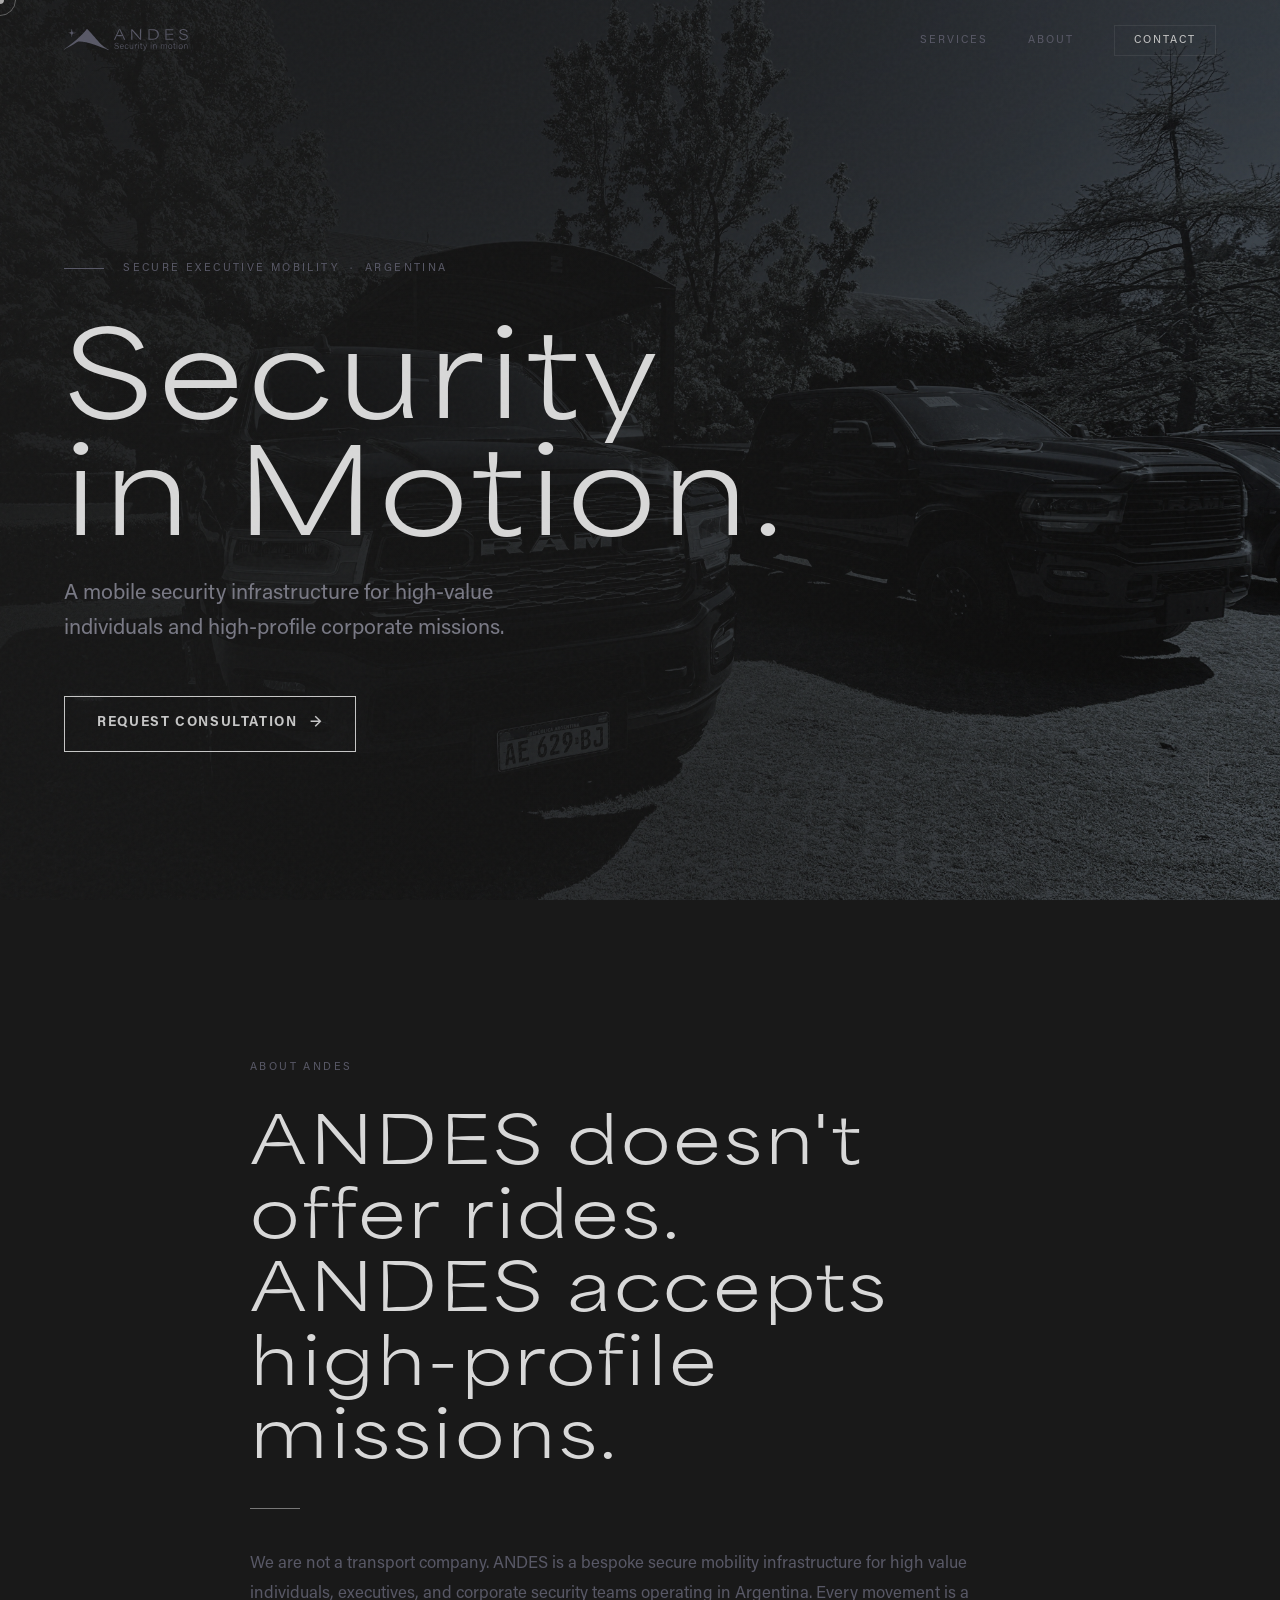
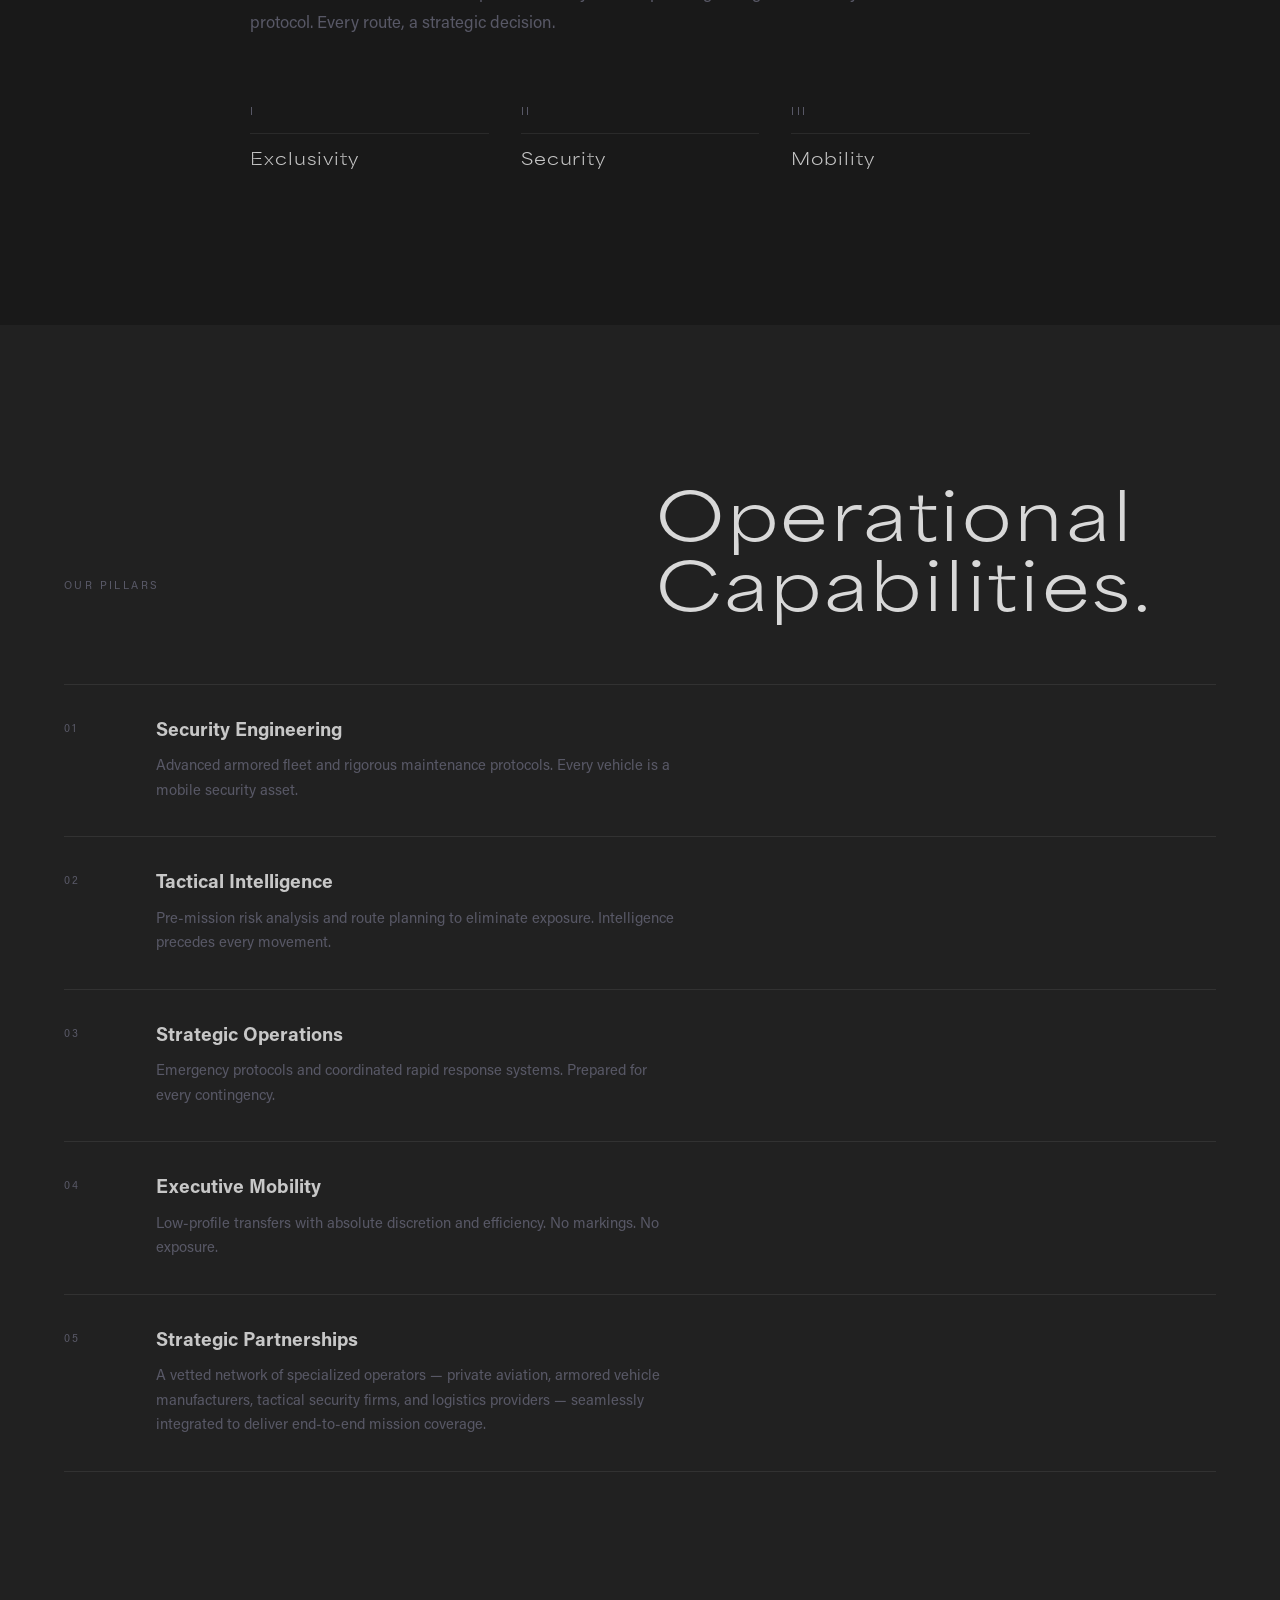
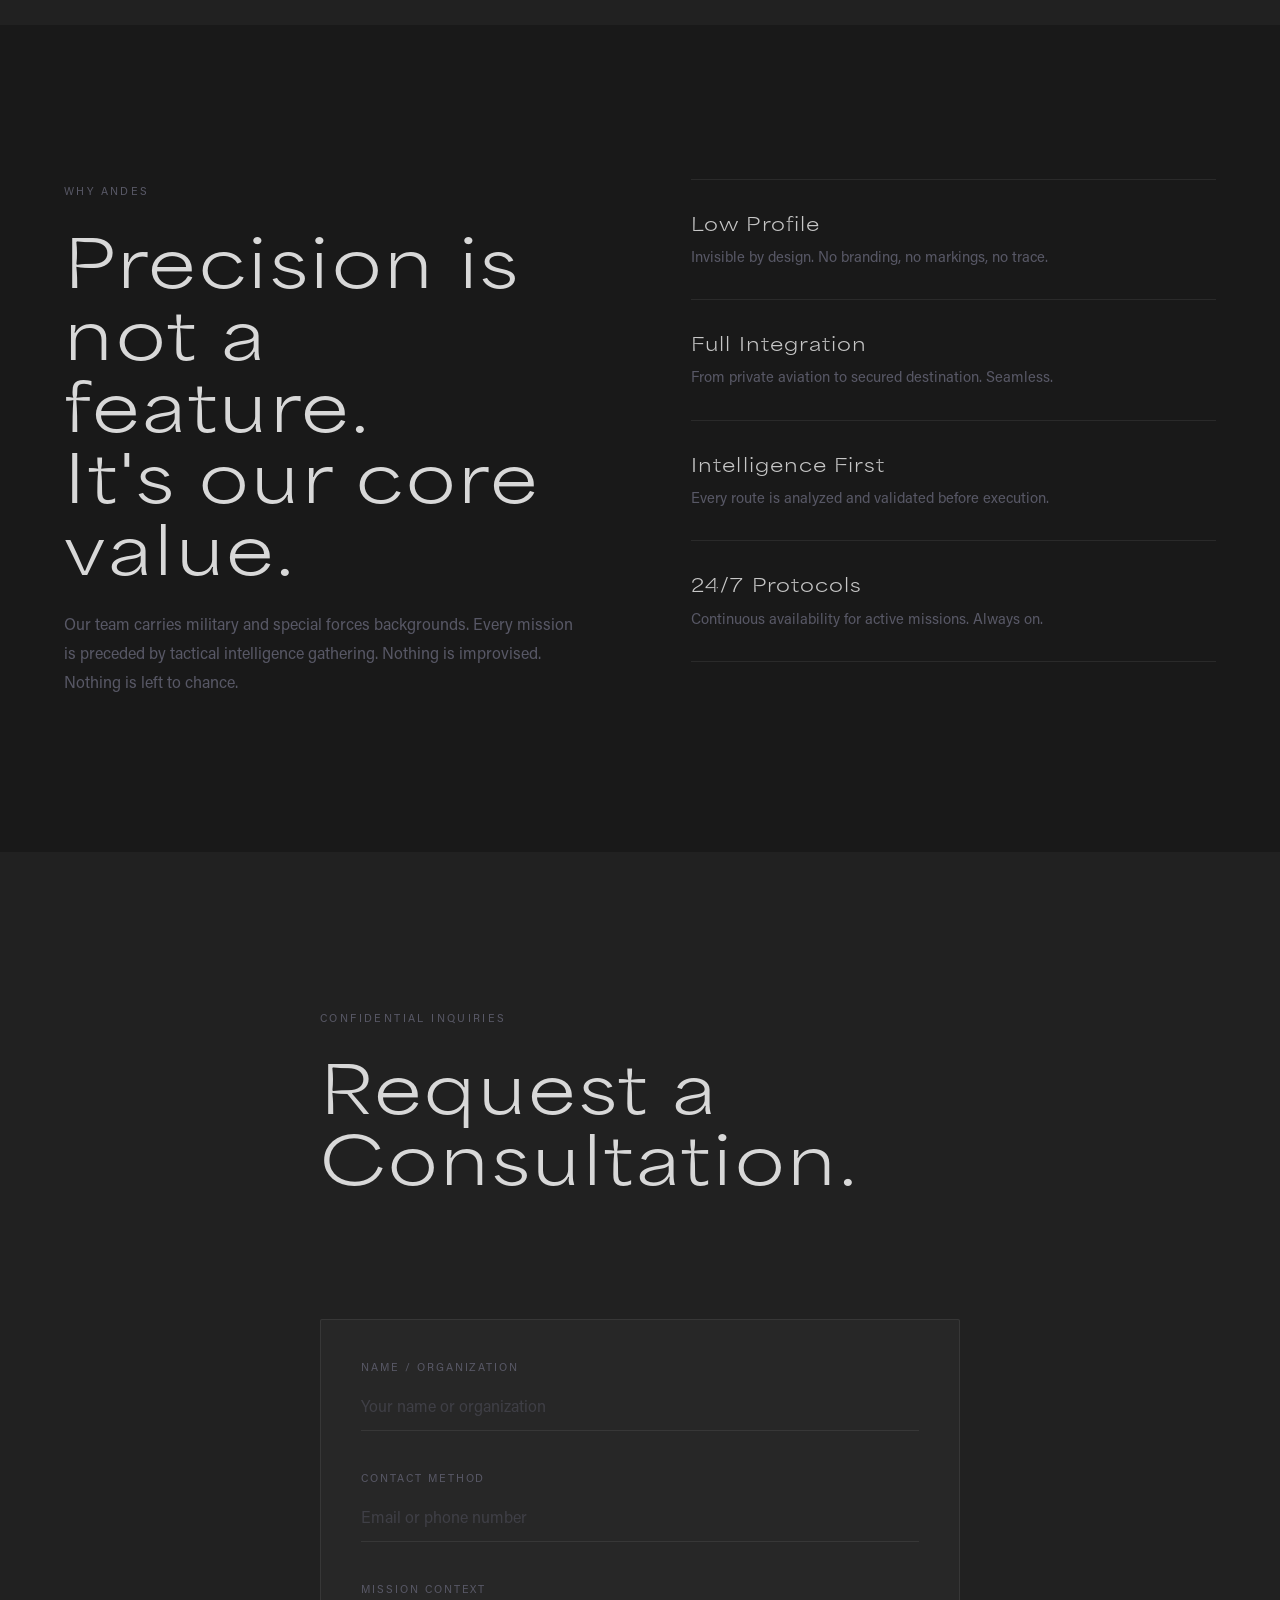
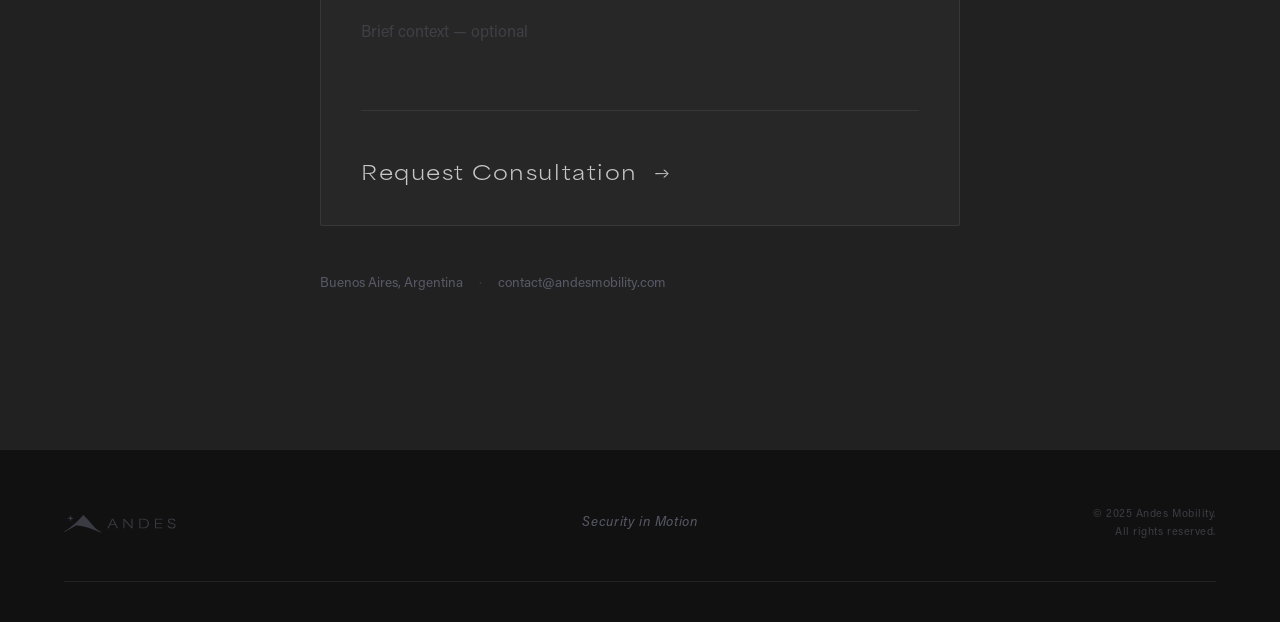
==== index.html @ 2b4e4dd0 "Initial commit: Andes Mobility website" ====
<!DOCTYPE html>
<html lang="en">

<head>
  <meta charset="UTF-8" />
  <meta name="viewport" content="width=device-width, initial-scale=1.0" />
  <title>Andes Mobility — Security in Motion</title>
  <meta name="description"
    content="Bespoke secure executive mobility and tactical logistics infrastructure for high value individuals and corporations in Argentina." />
  <meta name="robots" content="index, follow" />
  <meta property="og:title" content="Andes Mobility — Security in Motion" />
  <meta property="og:description" content="A mobile security infrastructure. Not a transport company." />
  <meta property="og:type" content="website" />
  <link rel="icon" type="image/svg+xml" href="assets/logo/icon.svg" />
  <link rel="stylesheet" href="css/style.css" />
</head>

<body>

  <!-- Custom Cursor -->
  <div class="cursor" id="cursor"></div>
  <div class="cursor-follower" id="cursor-follower"></div>

  <!-- ============================================================
       [01] NAVIGATION
  ============================================================ -->
  <nav class="nav" id="nav">
    <div class="nav__inner">
      <a href="#hero" class="nav__logo" aria-label="Andes Mobility Home">
        <img src="assets/logo/horizontal.svg" alt="Andes Mobility" class="nav__logo-img" />
      </a>
      <ul class="nav__links" role="list">
        <li><a href="#services" class="nav__link">Services</a></li>
        <li><a href="#about" class="nav__link">About</a></li>
        <li><a href="#contact" class="nav__link nav__link--cta">Contact</a></li>
      </ul>
    </div>
  </nav>

  <!-- ============================================================
       [02] HERO
  ============================================================ -->
  <section class="hero" id="hero">

    <div class="hero__content">
      <p class="hero__eyebrow reveal">
        <span class="eyebrow-line"></span>
        Secure Executive Mobility &nbsp;·&nbsp; Argentina
      </p>
      <h1 class="hero__title reveal">
        Security<br />in Motion.
      </h1>
      <p class="hero__sub reveal">
        A mobile security infrastructure for high-value<br />
        individuals and high-profile corporate missions.
      </p>
      <a href="#contact" class="btn btn--outline reveal" id="hero-cta">
        Request consultation
        <span class="btn__arrow">→</span>
      </a>
    </div>
    <div class="hero__scroll-indicator" aria-hidden="true">
      <div class="hero__scroll-line"></div>
      <span class="hero__scroll-text">SCROLL</span>
    </div>
  </section>

  <!-- ============================================================
       [03] BRAND STATEMENT / ABOUT
  ============================================================ -->
  <section class="statement" id="about">
    <div class="statement__inner">
      <span class="section-kicker reveal">About ANDES</span>
      <blockquote class="statement__quote reveal">
        ANDES doesn't offer rides.<br />
        ANDES accepts high-profile missions.
      </blockquote>
      <div class="statement__divider reveal"></div>
      <p class="statement__body reveal">
        We are not a transport company. ANDES is a bespoke secure mobility
        infrastructure for high value individuals, executives, and corporate
        security teams operating in Argentina. Every movement is a protocol.
        Every route, a strategic decision.
      </p>
      <div class="statement__values reveal">
        <div class="value-item">
          <span class="value-item__num">I</span>
          <div class="value-item__rule"></div>
          <span class="value-item__label">Exclusivity</span>
        </div>
        <div class="value-item">
          <span class="value-item__num">II</span>
          <div class="value-item__rule"></div>
          <span class="value-item__label">Security</span>
        </div>
        <div class="value-item">
          <span class="value-item__num">III</span>
          <div class="value-item__rule"></div>
          <span class="value-item__label">Mobility</span>
        </div>
      </div>
    </div>

  </section>

  <!-- ============================================================
       [04] SERVICES
  ============================================================ -->
  <section class="services" id="services">
    <div class="services__inner">
      <div class="services__header">
        <span class="section-kicker reveal">Our Pillars</span>
        <h2 class="services__title reveal">
          Operational<br />Capabilities.
        </h2>
      </div>
      <div class="services__list">

        <article class="service-item reveal" data-index="01">
          <div class="service-item__num">01</div>
          <div class="service-item__content">
            <h3 class="service-item__title">Security Engineering</h3>
            <p class="service-item__desc">Advanced armored fleet and rigorous maintenance protocols. Every vehicle is a
              mobile security asset.</p>
          </div>
          <div class="service-item__arrow">→</div>
        </article>

        <article class="service-item reveal" data-index="02">
          <div class="service-item__num">02</div>
          <div class="service-item__content">
            <h3 class="service-item__title">Tactical Intelligence</h3>
            <p class="service-item__desc">Pre-mission risk analysis and route planning to eliminate exposure.
              Intelligence precedes every movement.</p>
          </div>
          <div class="service-item__arrow">→</div>
        </article>

        <article class="service-item reveal" data-index="03">
          <div class="service-item__num">03</div>
          <div class="service-item__content">
            <h3 class="service-item__title">Strategic Operations</h3>
            <p class="service-item__desc">Emergency protocols and coordinated rapid response systems. Prepared for every
              contingency.</p>
          </div>
          <div class="service-item__arrow">→</div>
        </article>

        <article class="service-item reveal" data-index="04">
          <div class="service-item__num">04</div>
          <div class="service-item__content">
            <h3 class="service-item__title">Executive Mobility</h3>
            <p class="service-item__desc">Low-profile transfers with absolute discretion and efficiency. No markings. No
              exposure.</p>
          </div>
          <div class="service-item__arrow">→</div>
        </article>

        <article class="service-item reveal" data-index="05">
          <div class="service-item__num">05</div>
          <div class="service-item__content">
            <h3 class="service-item__title">Strategic Partnerships</h3>
            <p class="service-item__desc">A vetted network of specialized operators — private aviation, armored vehicle
              manufacturers, tactical security firms, and logistics providers — seamlessly integrated to deliver
              end-to-end mission coverage.</p>
          </div>
          <div class="service-item__arrow">→</div>
        </article>

      </div>
    </div>

  </section>

  <!-- ============================================================
       [05] DIFFERENTIALS / WHY ANDES
  ============================================================ -->
  <section class="why" id="why">
    <div class="why__inner">
      <div class="why__left">
        <span class="section-kicker reveal">Why ANDES</span>
        <h2 class="why__title reveal">
          Precision is<br />not a feature.<br />
          It's our core value.
        </h2>
        <p class="why__body reveal">
          Our team carries military and special forces backgrounds.
          Every mission is preceded by tactical intelligence gathering.
          Nothing is improvised. Nothing is left to chance.
        </p>
      </div>
      <div class="why__right">
        <div class="why-attr reveal">
          <h4 class="why-attr__title">Low Profile</h4>
          <div class="why-attr__rule"></div>
          <p class="why-attr__desc">Invisible by design. No branding, no markings, no trace.</p>
        </div>
        <div class="why-attr reveal">
          <h4 class="why-attr__title">Full Integration</h4>
          <div class="why-attr__rule"></div>
          <p class="why-attr__desc">From private aviation to secured destination. Seamless.</p>
        </div>
        <div class="why-attr reveal">
          <h4 class="why-attr__title">Intelligence First</h4>
          <div class="why-attr__rule"></div>
          <p class="why-attr__desc">Every route is analyzed and validated before execution.</p>
        </div>
        <div class="why-attr reveal">
          <h4 class="why-attr__title">24/7 Protocols</h4>
          <div class="why-attr__rule"></div>
          <p class="why-attr__desc">Continuous availability for active missions. Always on.</p>
        </div>
      </div>
    </div>
  </section>

  <!-- ============================================================
       [06] CONTACT
  ============================================================ -->
  <section class="contact" id="contact">
    <div class="contact__inner">
      <div class="contact__header">
        <span class="section-kicker reveal">Confidential Inquiries</span>
        <h2 class="contact__title reveal">
          Request a<br />Consultation.
        </h2>
        <p class="contact__sub reveal">
          All communications are handled with complete discretion.<br />
          No automated responses.
        </p>
      </div>

      <form class="contact__form reveal" id="contact-form" novalidate>
        <div class="form-field">
          <label class="form-field__label" for="field-name">Name / Organization</label>
          <input class="form-field__input" type="text" id="field-name" name="name"
            placeholder="Your name or organization" autocomplete="off" />
        </div>
        <div class="form-field">
          <label class="form-field__label" for="field-contact">Contact Method</label>
          <input class="form-field__input" type="text" id="field-contact" name="contact"
            placeholder="Email or phone number" autocomplete="off" />
        </div>
        <div class="form-field">
          <label class="form-field__label" for="field-context">Mission Context</label>
          <textarea class="form-field__input form-field__textarea" id="field-context" name="context"
            placeholder="Brief context — optional" rows="3"></textarea>
        </div>
        <button class="form__submit" type="submit" id="form-submit">
          <span class="form__submit-text">Request Consultation</span>
          <span class="form__submit-arrow">→</span>
        </button>
      </form>

      <div class="contact__info reveal">
        <span>Buenos Aires, Argentina</span>
        <span class="contact__info-dot">·</span>
        <a href="mailto:contact@andesmobility.com" class="contact__info-link">contact@andesmobility.com</a>
      </div>
    </div>
  </section>

  <!-- ============================================================
       [07] FOOTER
  ============================================================ -->
  <footer class="footer">
    <div class="footer__inner">
      <div class="footer__logo">
        <img src="assets/logo/large-h.svg" alt="Andes Mobility" class="footer__logo-img" />
      </div>
      <div class="footer__center">
        <p class="footer__tagline">Security in Motion</p>
      </div>
      <div class="footer__right">
        <p class="footer__copy">© 2025 Andes Mobility.<br />All rights reserved.</p>
      </div>
    </div>
    <div class="footer__bottom">
      <div class="footer__bottom-line"></div>
    </div>
  </footer>

  <script src="js/main.js"></script>
</body>

</html>
---- css/style.css ----
/* ============================================================
   ANDES MOBILITY — Main Stylesheet
   ============================================================ */

/* ── FONTS ─────────────────────────────────────────────────── */
@font-face {
  font-family: 'Area Inktrap Extended';
  src: url('../assets/fonts/Area_Inktrap_Extended_Black.otf') format('opentype');
  font-weight: 900;
  font-display: swap;
}

@font-face {
  font-family: 'Area Inktrap Extended';
  src: url('../assets/fonts/Area_Inktrap_Extended_Bold.otf') format('opentype');
  font-weight: 700;
  font-display: swap;
}

@font-face {
  font-family: 'Area Inktrap Extended';
  src: url('../assets/fonts/Area_Inktrap_Extended_Regular.otf') format('opentype');
  font-weight: 400;
  font-display: swap;
}

@font-face {
  font-family: 'Acumin Pro';
  src: url('../assets/fonts/Acumin-RPro.otf') format('opentype');
  font-weight: 400;
  font-display: swap;
}

@font-face {
  font-family: 'Acumin Pro';
  src: url('../assets/fonts/Acumin-BdPro.otf') format('opentype');
  font-weight: 700;
  font-display: swap;
}

@font-face {
  font-family: 'Acumin Pro';
  src: url('../assets/fonts/Acumin-ItPro.otf') format('opentype');
  font-weight: 400;
  font-style: italic;
  font-display: swap;
}

@font-face {
  font-family: 'Acumin Pro';
  src: url('../assets/fonts/Acumin-BdItPro.otf') format('opentype');
  font-weight: 700;
  font-style: italic;
  font-display: swap;
}

/* ── TOKENS ─────────────────────────────────────────────────── */
:root {
  /* Colors */
  --c-base: #191919;
  --c-surface: #212121;
  --c-accent: #585866;
  --c-accent-mid: #797985;
  --c-text: #C7C7C7;
  --c-text-sub: #D8D8D8;
  --c-muted: #585866;
  --c-border: rgba(199, 199, 199, 0.10);
  --c-border-hover: rgba(199, 199, 199, 0.55);

  /* Typography */
  --font-display: 'Area Inktrap Extended', 'Helvetica Neue', sans-serif;
  --font-body: 'Acumin Pro', 'Helvetica Neue', sans-serif;

  /* Type scale */
  --text-hero: clamp(3.5rem, 9vw, 8rem);
  --text-title: clamp(2.2rem, 5vw, 4rem);
  --text-subtitle: clamp(1rem, 2vw, 1.35rem);
  --text-body: 1rem;
  --text-small: 0.85rem;
  --text-micro: 0.68rem;

  /* Spacing */
  --nav-h: 80px;
  --section-pad: clamp(6rem, 12vw, 10rem);
  --inner-max: 1200px;
  --inner-pad: clamp(1.5rem, 5vw, 4rem);

  /* Motion */
  --ease-out: cubic-bezier(0.16, 1, 0.3, 1);
  --ease-standard: cubic-bezier(0.4, 0, 0.2, 1);
  --dur-fast: 0.3s;
  --dur-med: 0.6s;
  --dur-slow: 1.1s;
}

/* ── RESET & BASE ───────────────────────────────────────────── */
*,
*::before,
*::after {
  box-sizing: border-box;
  margin: 0;
  padding: 0;
}

html {
  scroll-behavior: smooth;
  font-size: 16px;
  -webkit-font-smoothing: antialiased;
  -moz-osx-font-smoothing: grayscale;
}

body {
  background-color: var(--c-base);
  color: var(--c-text);
  font-family: var(--font-body);
  font-weight: 400;
  line-height: 1.6;
  overflow-x: hidden;
  cursor: none;
}

a {
  color: inherit;
  text-decoration: none;
}

img {
  display: block;
  max-width: 100%;
}

ul {
  list-style: none;
}

/* ── CUSTOM CURSOR ──────────────────────────────────────────── */
.cursor {
  width: 8px;
  height: 8px;
  background: var(--c-text);
  border-radius: 50%;
  position: fixed;
  top: 0;
  left: 0;
  pointer-events: none;
  z-index: 9999;
  transform: translate(-50%, -50%);
  transition: transform 0.1s ease, background 0.2s ease, width 0.3s var(--ease-out), height 0.3s var(--ease-out);
  mix-blend-mode: difference;
}

.cursor-follower {
  width: 32px;
  height: 32px;
  border: 1px solid rgba(199, 199, 199, 0.4);
  border-radius: 50%;
  position: fixed;
  top: 0;
  left: 0;
  pointer-events: none;
  z-index: 9998;
  transform: translate(-50%, -50%);
  transition: transform 0.18s var(--ease-out), width 0.4s var(--ease-out), height 0.4s var(--ease-out), opacity 0.3s;
}

body.cursor-hover .cursor {
  width: 12px;
  height: 12px;
}

body.cursor-hover .cursor-follower {
  width: 48px;
  height: 48px;
  border-color: rgba(199, 199, 199, 0.2);
}

/* ── SCROLL REVEAL ──────────────────────────────────────────── */
.reveal {
  opacity: 0;
  transform: translateY(28px);
  transition: opacity var(--dur-slow) var(--ease-out),
    transform var(--dur-slow) var(--ease-out);
}

.reveal.visible {
  opacity: 1;
  transform: translateY(0);
}

/* Stagger children */
.reveal:nth-child(2) {
  transition-delay: 0.1s;
}

.reveal:nth-child(3) {
  transition-delay: 0.2s;
}

.reveal:nth-child(4) {
  transition-delay: 0.3s;
}

.reveal:nth-child(5) {
  transition-delay: 0.4s;
}

/* ── SHARED UTILS ───────────────────────────────────────────── */
.section-kicker {
  display: inline-block;
  font-family: var(--font-body);
  font-size: var(--text-micro);
  font-weight: 400;
  letter-spacing: 0.22em;
  text-transform: uppercase;
  color: var(--c-muted);
  margin-bottom: 1.5rem;
}

/* ── BTN ────────────────────────────────────────────────────── */
.btn {
  display: inline-flex;
  align-items: center;
  gap: 0.75rem;
  font-family: var(--font-body);
  font-size: var(--text-small);
  font-weight: 700;
  letter-spacing: 0.12em;
  text-transform: uppercase;
  padding: 1rem 2rem;
  transition: background var(--dur-fast) var(--ease-standard),
    color var(--dur-fast) var(--ease-standard),
    border-color var(--dur-fast) var(--ease-standard);
  cursor: none;
}

.btn--outline {
  border: 1px solid var(--c-text);
  color: var(--c-text);
  background: transparent;
}

.btn--outline:hover {
  background: var(--c-text);
  color: var(--c-base);
}

.btn__arrow {
  transition: transform var(--dur-fast) var(--ease-out);
}

.btn--outline:hover .btn__arrow {
  transform: translateX(5px);
}

/* ============================================================
   [01] NAV
   ============================================================ */
.nav {
  position: fixed;
  top: 0;
  left: 0;
  right: 0;
  z-index: 100;
  padding: 0 var(--inner-pad);
  height: var(--nav-h);
  display: flex;
  align-items: center;
  transition: background var(--dur-med) ease, backdrop-filter var(--dur-med) ease,
    border-color var(--dur-fast) ease;
  border-bottom: 1px solid transparent;
}

.nav.scrolled {
  background: rgba(25, 25, 25, 0.88);
  backdrop-filter: blur(16px);
  -webkit-backdrop-filter: blur(16px);
  border-bottom-color: var(--c-border);
}

.nav__inner {
  max-width: var(--inner-max);
  width: 100%;
  margin: 0 auto;
  display: flex;
  align-items: center;
  justify-content: space-between;
}

.nav__logo {
  display: flex;
  align-items: center;
}

.nav__logo-img {
  height: 22px;
  width: auto;
}

.nav__links {
  display: flex;
  align-items: center;
  gap: 2.5rem;
}

.nav__link {
  font-family: var(--font-body);
  font-size: var(--text-micro);
  font-weight: 400;
  letter-spacing: 0.18em;
  text-transform: uppercase;
  color: var(--c-muted);
  position: relative;
  transition: color var(--dur-fast) ease;
}

.nav__link::after {
  content: '';
  position: absolute;
  bottom: -3px;
  left: 0;
  width: 0;
  height: 1px;
  background: var(--c-text);
  transition: width var(--dur-fast) var(--ease-out);
}

.nav__link:hover {
  color: var(--c-text);
}

.nav__link:hover::after {
  width: 100%;
}

.nav__link--cta {
  color: var(--c-text);
  border: 1px solid var(--c-border);
  padding: 0.55rem 1.2rem;
  transition: background var(--dur-fast) ease, color var(--dur-fast) ease, border-color var(--dur-fast) ease;
}

.nav__link--cta::after {
  display: none;
}

.nav__link--cta:hover {
  background: var(--c-text);
  color: var(--c-base);
  border-color: var(--c-text);
}

/* ============================================================
   [02] HERO
   ============================================================ */
.hero {
  position: relative;
  min-height: 100vh;
  display: flex;
  align-items: center;
  padding: var(--nav-h) var(--inner-pad) 0;
  overflow: hidden;
  background-image: url('../assets/hero-bg-cinematic.jpg');
  background-size: cover;
  background-position: center 30%;
  background-repeat: no-repeat;
}

/* Dark overlay for legibility */
.hero::after {
  content: '';
  position: absolute;
  inset: 0;
  background: linear-gradient(to right,
      rgba(25, 25, 25, 0.92) 0%,
      rgba(25, 25, 25, 0.75) 55%,
      rgba(25, 25, 25, 0.45) 100%);
  pointer-events: none;
  z-index: 0;
}



.hero__content {
  max-width: var(--inner-max);
  width: 100%;
  margin: 0 auto;
  padding: 8rem 0 6rem;
  position: relative;
  z-index: 1;
}

.hero__eyebrow {
  display: flex;
  align-items: center;
  gap: 1.2rem;
  font-family: var(--font-body);
  font-size: var(--text-micro);
  font-weight: 400;
  letter-spacing: 0.22em;
  text-transform: uppercase;
  color: var(--c-muted);
  margin-bottom: 2rem;
}

.eyebrow-line {
  display: inline-block;
  width: 40px;
  height: 1px;
  background: var(--c-muted);
  flex-shrink: 0;
}

.hero__title {
  font-family: var(--font-display);
  font-weight: 400;
  font-size: var(--text-hero);
  line-height: 1.02;
  letter-spacing: 0.04em;
  color: var(--c-text-sub);
  margin-bottom: 2rem;
  transition-delay: 0.1s;
}

.hero__sub {
  font-family: var(--font-body);
  font-size: var(--text-subtitle);
  font-weight: 400;
  color: var(--c-accent-mid);
  line-height: 1.65;
  margin-bottom: 3rem;
  max-width: 560px;
  transition-delay: 0.2s;
}

#hero-cta {
  transition-delay: 0.3s;
}

.hero__scroll-indicator {
  position: absolute;
  bottom: 3rem;
  right: var(--inner-pad);
  display: flex;
  flex-direction: column;
  align-items: center;
  gap: 0.75rem;
  opacity: 0.4;
}

.hero__scroll-line {
  width: 1px;
  height: 50px;
  background: linear-gradient(to bottom, transparent, var(--c-text));
  animation: scrollLine 2s ease-in-out infinite;
}

@keyframes scrollLine {
  0% {
    transform: scaleY(0);
    transform-origin: top;
  }

  50% {
    transform: scaleY(1);
    transform-origin: top;
  }

  51% {
    transform: scaleY(1);
    transform-origin: bottom;
  }

  100% {
    transform: scaleY(0);
    transform-origin: bottom;
  }
}

.hero__scroll-text {
  font-family: var(--font-body);
  font-size: 0.6rem;
  letter-spacing: 0.3em;
  text-transform: uppercase;
  color: var(--c-muted);
  writing-mode: vertical-rl;
}

/* ============================================================
   [03] STATEMENT
   ============================================================ */
.statement {
  position: relative;
  padding: var(--section-pad) var(--inner-pad);
  overflow: hidden;
  background: var(--c-base);
}

.statement__inner {
  max-width: 780px;
  margin: 0 auto;
  position: relative;
  z-index: 1;
}

.statement__quote {
  font-family: var(--font-display);
  font-weight: 400;
  font-size: var(--text-title);
  line-height: 1.15;
  color: var(--c-text-sub);
  font-style: normal;
  margin-bottom: 2.5rem;
  letter-spacing: 0.04em;
  transition-delay: 0.1s;
}

.statement__divider {
  width: 50px;
  height: 1px;
  background: var(--c-border-hover);
  margin-bottom: 2.5rem;
  transition-delay: 0.2s;
}

.statement__body {
  font-family: var(--font-body);
  font-size: 1.05rem;
  color: var(--c-muted);
  line-height: 1.8;
  margin-bottom: 4rem;
  transition-delay: 0.3s;
}

.statement__values {
  display: grid;
  grid-template-columns: repeat(3, 1fr);
  gap: 2rem;
  transition-delay: 0.4s;
}

.value-item {
  display: flex;
  flex-direction: column;
  gap: 0.75rem;
}

.value-item__num {
  font-family: var(--font-body);
  font-size: var(--text-micro);
  letter-spacing: 0.2em;
  color: var(--c-muted);
  text-transform: uppercase;
}

.value-item__rule {
  width: 100%;
  height: 1px;
  background: var(--c-border);
}

.value-item__label {
  font-family: var(--font-display);
  font-weight: 400;
  font-size: 1rem;
  color: var(--c-text);
  letter-spacing: 0.06em;
}



/* ============================================================
   [04] SERVICES
   ============================================================ */
.services {
  position: relative;
  padding: var(--section-pad) var(--inner-pad);
  background: var(--c-surface);
  overflow: hidden;
}

.services__inner {
  max-width: var(--inner-max);
  margin: 0 auto;
  position: relative;
  z-index: 1;
}

.services__header {
  margin-bottom: 4rem;
  display: grid;
  grid-template-columns: 1fr 1fr;
  align-items: end;
  gap: 2rem;
}

.services__title {
  font-family: var(--font-display);
  font-weight: 400;
  font-size: var(--text-title);
  line-height: 1.1;
  color: var(--c-text-sub);
  letter-spacing: 0.04em;
  transition-delay: 0.1s;
}

.services__list {
  display: flex;
  flex-direction: column;
}

.service-item {
  display: grid;
  grid-template-columns: 60px 1fr auto;
  align-items: start;
  gap: 2rem;
  padding: 2rem 0;
  border-top: 1px solid var(--c-border);
  transition: border-color var(--dur-fast) ease;
  cursor: none;
}

.service-item:last-child {
  border-bottom: 1px solid var(--c-border);
}

.service-item:hover {
  border-top-color: var(--c-border-hover);
}

.service-item:hover .service-item__content {
  transform: translateX(6px);
}

.service-item__num {
  font-family: var(--font-body);
  font-size: var(--text-micro);
  letter-spacing: 0.18em;
  color: var(--c-muted);
  padding-top: 0.25rem;
  transition: color var(--dur-fast) ease;
}

.service-item:hover .service-item__num {
  color: var(--c-text);
}

.service-item__content {
  transition: transform var(--dur-fast) var(--ease-out);
}

.service-item__title {
  font-family: var(--font-body);
  font-weight: 700;
  font-size: 1.2rem;
  color: var(--c-text);
  margin-bottom: 0.5rem;
}

.service-item__desc {
  font-family: var(--font-body);
  font-size: 0.925rem;
  color: var(--c-muted);
  line-height: 1.65;
  max-width: 520px;
}

.service-item__arrow {
  font-size: 1.1rem;
  color: var(--c-muted);
  padding-top: 0.2rem;
  opacity: 0;
  transform: translateX(-8px);
  transition: opacity var(--dur-fast) ease, transform var(--dur-fast) var(--ease-out), color var(--dur-fast) ease;
}

.service-item:hover .service-item__arrow {
  opacity: 1;
  transform: translateX(0);
  color: var(--c-text);
}



/* ============================================================
   [05] WHY
   ============================================================ */
.why {
  padding: var(--section-pad) var(--inner-pad);
  background: var(--c-base);
}

.why__inner {
  max-width: var(--inner-max);
  margin: 0 auto;
  display: grid;
  grid-template-columns: 1fr 1fr;
  gap: clamp(4rem, 8vw, 8rem);
  align-items: start;
}

.why__title {
  font-family: var(--font-display);
  font-weight: 400;
  font-size: var(--text-title);
  line-height: 1.12;
  color: var(--c-text-sub);
  letter-spacing: 0.04em;
  margin-bottom: 1.8rem;
  transition-delay: 0.1s;
}

.why__body {
  font-family: var(--font-body);
  font-size: 1rem;
  color: var(--c-muted);
  line-height: 1.8;
  transition-delay: 0.2s;
}

.why__right {
  display: flex;
  flex-direction: column;
  gap: 0;
}

.why-attr {
  padding: 1.8rem 0;
  border-top: 1px solid var(--c-border);
  transition: border-color var(--dur-fast) ease;
}

.why-attr:last-child {
  border-bottom: 1px solid var(--c-border);
}

.why-attr:hover {
  border-top-color: var(--c-border-hover);
}

.why-attr__title {
  font-family: var(--font-display);
  font-weight: 400;
  font-size: 1.12rem;
  color: var(--c-text);
  letter-spacing: 0.06em;
  margin-bottom: 0.6rem;
}

.why-attr__rule {
  display: none;
}

.why-attr__desc {
  font-family: var(--font-body);
  font-size: 0.925rem;
  color: var(--c-muted);
  line-height: 1.6;
}

/* ============================================================
   [06] CONTACT
   ============================================================ */
.contact {
  position: relative;
  padding: var(--section-pad) var(--inner-pad);
  background: var(--c-surface);
  overflow: hidden;
}



.contact__inner {
  max-width: 640px;
  margin: 0 auto;
  position: relative;
  z-index: 1;
}

.contact__header {
  margin-bottom: 3.5rem;
}

.contact__title {
  font-family: var(--font-display);
  font-weight: 400;
  font-size: var(--text-title);
  line-height: 1.1;
  color: var(--c-text-sub);
  letter-spacing: 0.04em;
  margin-bottom: 1.5rem;
  transition-delay: 0.1s;
}

.contact__sub {
  font-family: var(--font-body);
  font-style: italic;
  font-size: var(--text-small);
  color: var(--c-muted);
  line-height: 1.7;
  transition-delay: 0.2s;
}

/* Form */
.contact__form {
  display: flex;
  flex-direction: column;
  gap: 2.5rem;
  margin-bottom: 3rem;
  transition-delay: 0.15s;
  background: rgba(255, 255, 255, 0.03);
  border: 1px solid var(--c-border);
  border-radius: 2px;
  padding: 2.5rem;
}

.form-field {
  display: flex;
  flex-direction: column;
  gap: 0.6rem;
}

.form-field__label {
  font-family: var(--font-body);
  font-size: var(--text-micro);
  letter-spacing: 0.18em;
  text-transform: uppercase;
  color: var(--c-muted);
}

.form-field__input {
  background: transparent;
  border: none;
  border-bottom: 1px solid var(--c-border);
  padding: 0.75rem 0;
  font-family: var(--font-body);
  font-size: 1rem;
  color: var(--c-text);
  outline: none;
  transition: border-color var(--dur-fast) ease;
  width: 100%;
  resize: none;
  caret-color: var(--c-text);
}

.form-field__input::placeholder {
  color: rgba(88, 88, 102, 0.5);
}

.form-field__input:focus {
  border-bottom-color: var(--c-text);
}

.form-field__textarea {
  line-height: 1.6;
}

.form__submit {
  display: inline-flex;
  align-items: center;
  gap: 1rem;
  background: none;
  border: none;
  font-family: var(--font-display);
  font-weight: 400;
  font-size: 1.2rem;
  color: var(--c-text);
  letter-spacing: 0.08em;
  cursor: none;
  padding: 0;
  margin-top: 0.5rem;
  position: relative;
  transition: color var(--dur-fast) ease;
}

.form__submit::after {
  content: '';
  position: absolute;
  bottom: -4px;
  left: 0;
  width: 0;
  height: 1px;
  background: var(--c-text);
  transition: width var(--dur-med) var(--ease-out);
}

.form__submit:hover::after {
  width: 100%;
}

.form__submit-arrow {
  display: inline-block;
  transition: transform var(--dur-fast) var(--ease-out);
}

.form__submit:hover .form__submit-arrow {
  transform: translateX(6px);
}

.contact__info {
  display: flex;
  align-items: center;
  gap: 1rem;
  font-family: var(--font-body);
  font-size: var(--text-small);
  color: var(--c-muted);
  transition-delay: 0.25s;
}

.contact__info-dot {
  opacity: 0.4;
}

.contact__info-link {
  transition: color var(--dur-fast) ease;
}

.contact__info-link:hover {
  color: var(--c-text);
}

/* ============================================================
   [07] FOOTER
   ============================================================ */
.footer {
  background: #111111;
  padding: 3.5rem var(--inner-pad) 2.5rem;
  border-top: 1px solid var(--c-border);
}

.footer__inner {
  max-width: var(--inner-max);
  margin: 0 auto;
  display: grid;
  grid-template-columns: 1fr auto 1fr;
  align-items: center;
  gap: 2rem;
  margin-bottom: 2.5rem;
}

.footer__logo-img {
  height: 18px;
  width: auto;
  opacity: 0.6;
  transition: opacity var(--dur-fast) ease;
}

.footer__logo-img:hover {
  opacity: 1;
}

.footer__tagline {
  font-family: var(--font-body);
  font-style: italic;
  font-size: var(--text-small);
  color: var(--c-muted);
  text-align: center;
  letter-spacing: 0.05em;
}

.footer__copy {
  font-family: var(--font-body);
  font-size: var(--text-micro);
  color: rgba(88, 88, 102, 0.6);
  text-align: right;
  line-height: 1.6;
  letter-spacing: 0.05em;
}

.footer__bottom-line {
  max-width: var(--inner-max);
  margin: 0 auto;
  height: 1px;
  background: var(--c-border);
}

/* ============================================================
   RESPONSIVE
   ============================================================ */
@media (max-width: 900px) {
  .services__header {
    grid-template-columns: 1fr;
  }

  .why__inner {
    grid-template-columns: 1fr;
    gap: 4rem;
  }

  .footer__inner {
    grid-template-columns: 1fr;
    text-align: center;
  }

  .footer__copy {
    text-align: center;
  }

  .statement__values {
    grid-template-columns: 1fr;
    gap: 1.5rem;
  }

  .service-item {
    grid-template-columns: 45px 1fr;
  }

  .service-item__arrow {
    display: none;
  }
}

@media (max-width: 640px) {
  .nav__links {
    gap: 1.5rem;
  }

  .nav__link:not(.nav__link--cta) {
    display: none;
  }

  .contact__info {
    flex-direction: column;
    gap: 0.5rem;
    align-items: flex-start;
  }

  .contact__info-dot {
    display: none;
  }

  .cursor,
  .cursor-follower {
    display: none;
  }

  body {
    cursor: auto;
  }
}

/* ── NOISE TEXTURE overlay ───────────────────────────────────── */
body::before {
  content: '';
  position: fixed;
  inset: 0;
  background-image: url("data:image/svg+xml,%3Csvg viewBox='0 0 256 256' xmlns='http://www.w3.org/2000/svg'%3E%3Cfilter id='noise'%3E%3CfeTurbulence type='fractalNoise' baseFrequency='0.9' numOctaves='4' stitchTiles='stitch'/%3E%3C/filter%3E%3Crect width='100%25' height='100%25' filter='url(%23noise)' opacity='1'/%3E%3C/svg%3E");
  opacity: 0.025;
  pointer-events: none;
  z-index: 9990;
  will-change: transform;
}

/* ── Selection ───────────────────────────────────────────────── */
::selection {
  background: var(--c-accent);
  color: var(--c-text-sub);
}
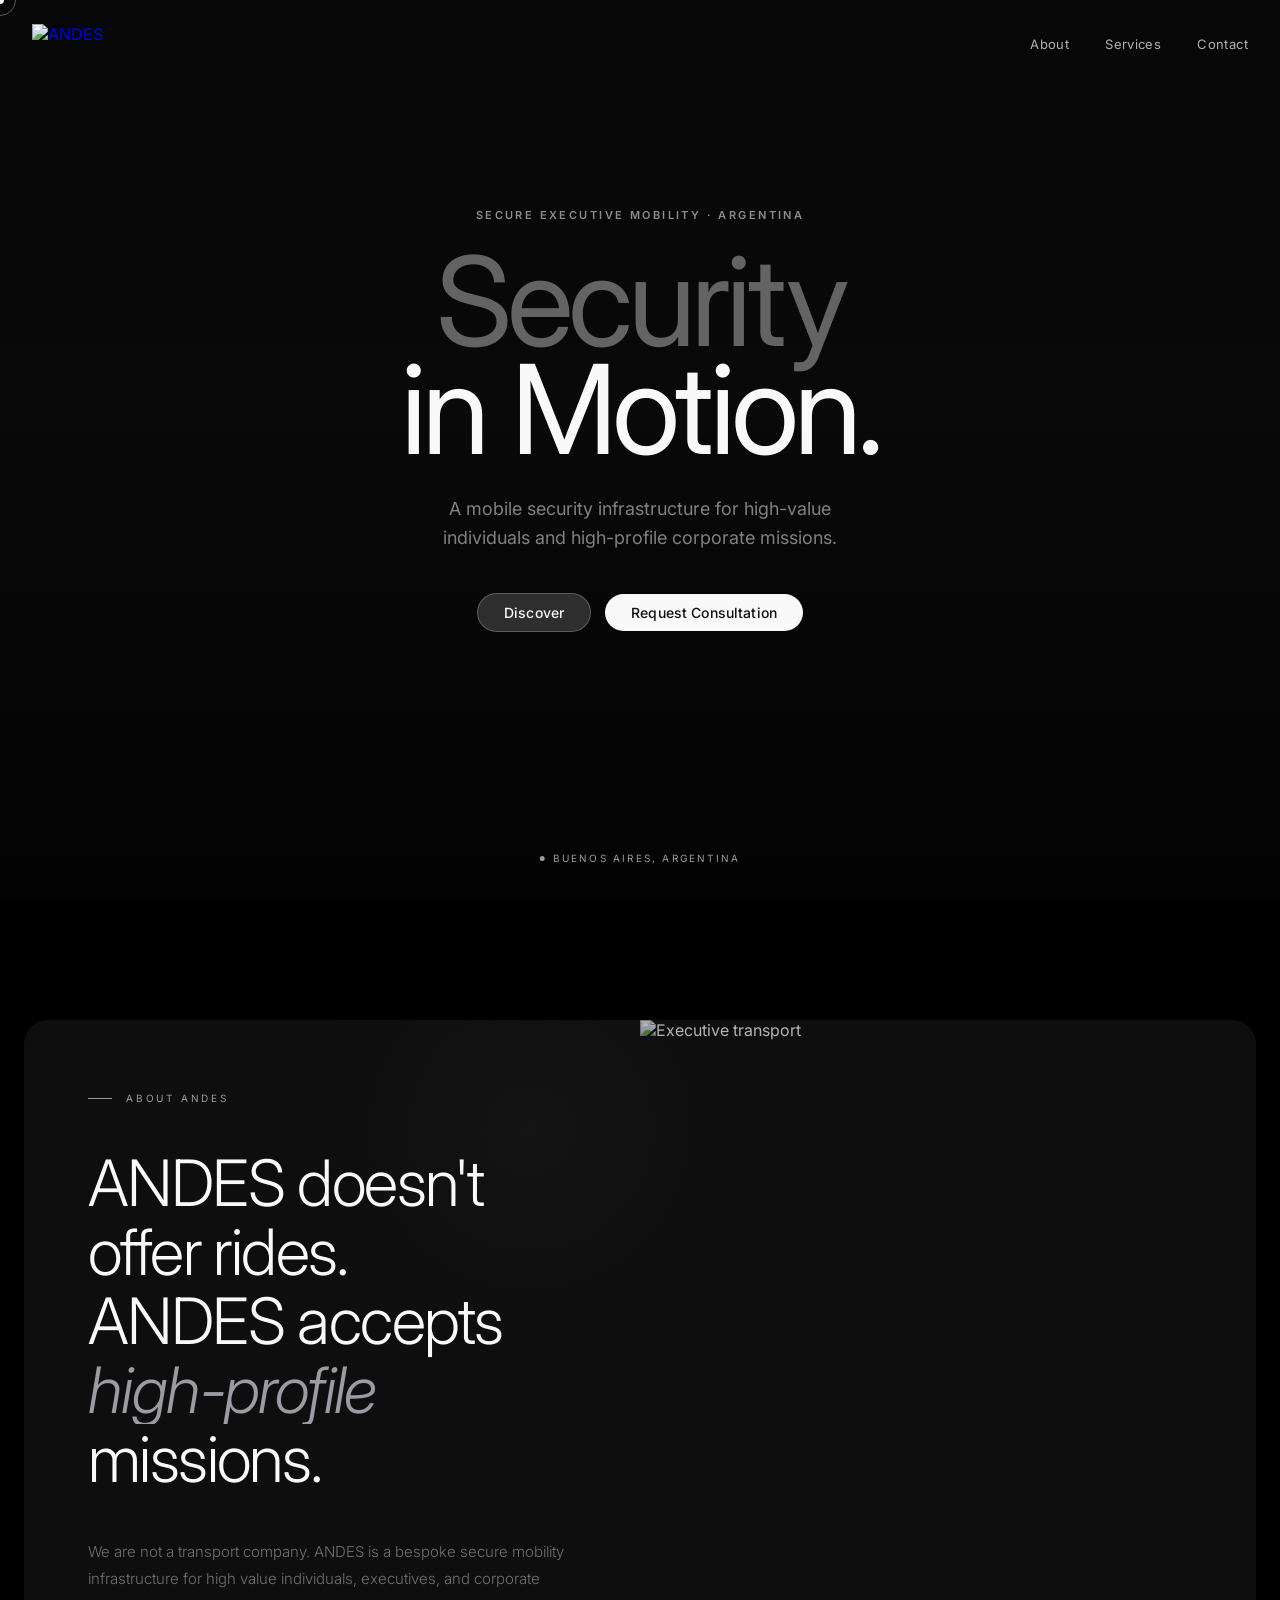
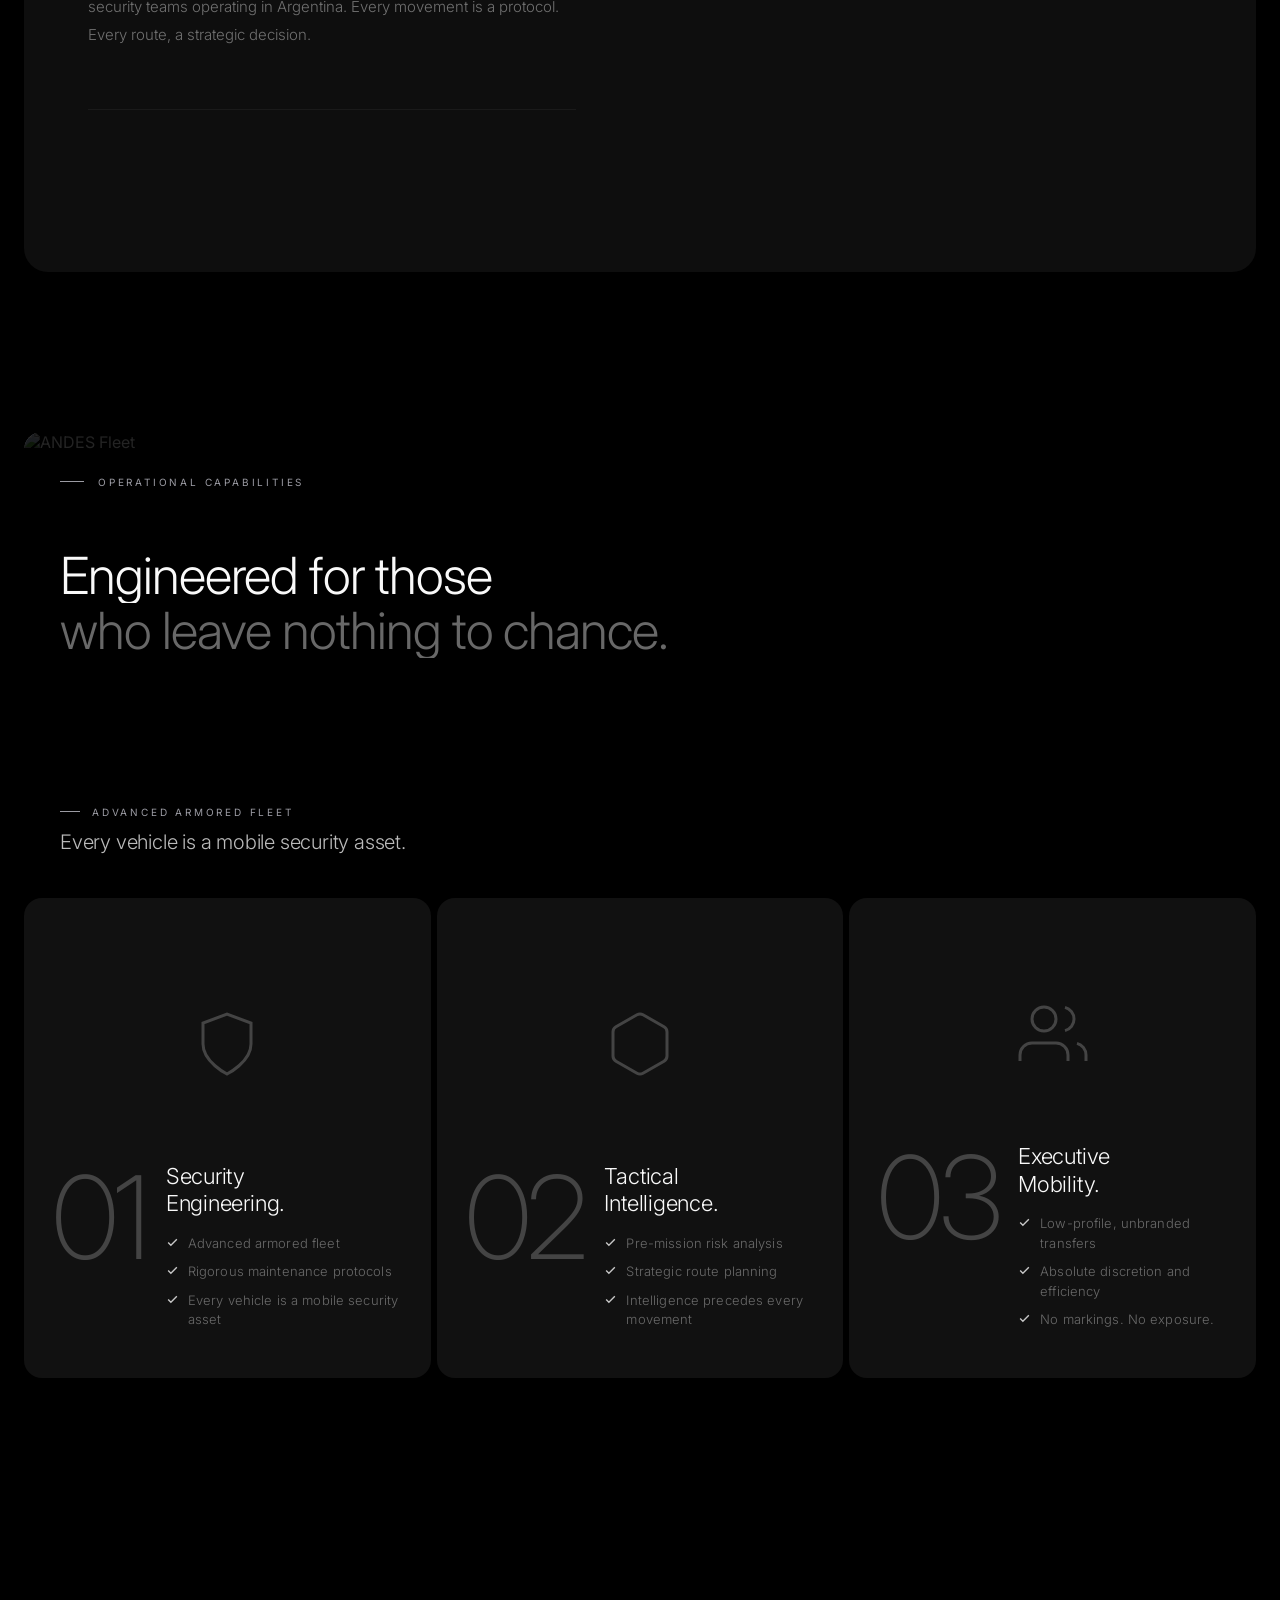
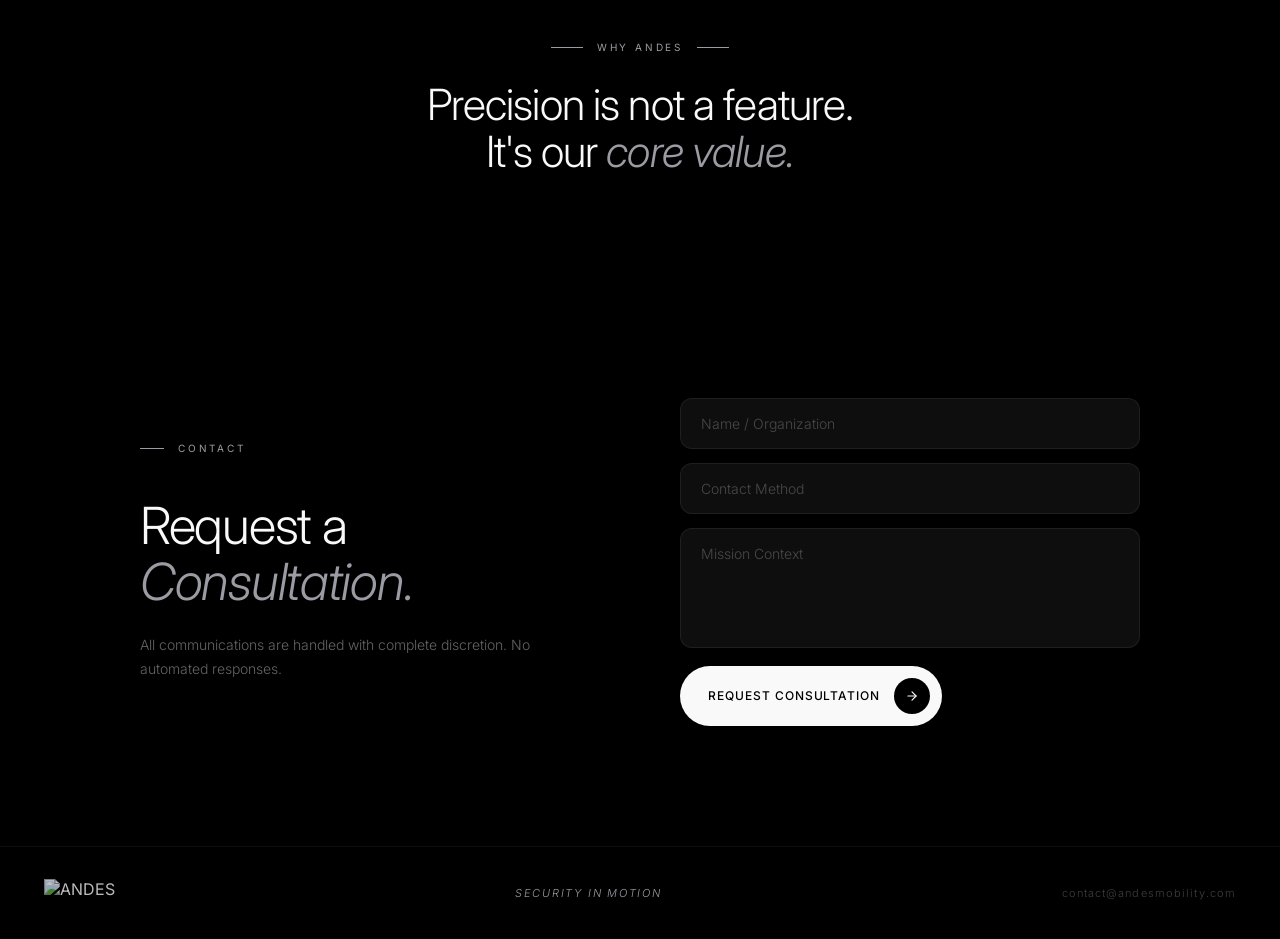
==== commit 1d784bfa: "chore: archivos existentes antes de integrar repo remoto" ====
--- a/index.html
+++ b/index.html
@@ -1,286 +1,1194 @@
 <!DOCTYPE html>
-<html lang="en">
-
+<html lang="es">
 <head>
-  <meta charset="UTF-8" />
-  <meta name="viewport" content="width=device-width, initial-scale=1.0" />
-  <title>Andes Mobility — Security in Motion</title>
-  <meta name="description"
-    content="Bespoke secure executive mobility and tactical logistics infrastructure for high value individuals and corporations in Argentina." />
-  <meta name="robots" content="index, follow" />
-  <meta property="og:title" content="Andes Mobility — Security in Motion" />
-  <meta property="og:description" content="A mobile security infrastructure. Not a transport company." />
-  <meta property="og:type" content="website" />
-  <link rel="icon" type="image/svg+xml" href="assets/logo/icon.svg" />
-  <link rel="stylesheet" href="css/style.css" />
+<meta charset="UTF-8">
+<meta name="viewport" content="width=device-width, initial-scale=1.0">
+<title>ANDES — Security in motion</title>
+<link href="https://fonts.googleapis.com/css2?family=Inter:wght@400;500;600;700&display=swap" rel="stylesheet">
+<style>
+* { margin: 0; padding: 0; box-sizing: border-box; }
+
+:root {
+  --dark: #191919;
+  --dark-2: #474747;
+  --blue: #585866;
+  --blue-2: #797985;
+  --blue-3: #9B9BA3;
+  --light-1: #C7C7C7;
+  --light-2: #D8D8D8;
+  --light-3: #E9E9E9;
+  --white: #F9F9F9;
+}
+
+html { scroll-behavior: smooth; }
+
+body {
+  background: #000;
+  color: var(--white);
+  font-family: 'Inter', sans-serif;
+  overflow-x: hidden;
+  cursor: none;
+}
+
+/* ---- CURSOR ---- */
+.cursor {
+  position: fixed;
+  width: 8px; height: 8px;
+  background: var(--white);
+  border-radius: 50%;
+  pointer-events: none;
+  z-index: 9999;
+  transform: translate(-50%, -50%);
+  transition: width 0.3s, height 0.3s;
+}
+.cursor-ring {
+  position: fixed;
+  width: 32px; height: 32px;
+  border: 1px solid rgba(249,249,249,0.35);
+  border-radius: 50%;
+  pointer-events: none;
+  z-index: 9998;
+  transform: translate(-50%, -50%);
+  transition: width 0.3s, height 0.3s, opacity 0.3s;
+}
+
+/* ---- HERO ---- */
+.hero {
+  height: 100vh;
+  min-height: 640px;
+  position: relative;
+  overflow: hidden;
+  background: #0a0a0a;
+}
+
+.hero-video {
+  position: absolute;
+  inset: 0;
+  width: 100%;
+  height: 100%;
+  object-fit: cover;
+  z-index: 0;
+}
+
+.hero-overlay {
+  position: absolute;
+  inset: 0;
+  background: linear-gradient(to bottom, rgba(0,0,0,0.32) 0%, rgba(0,0,0,0.12) 45%, rgba(0,0,0,0.72) 100%);
+  z-index: 1;
+  pointer-events: none;
+}
+
+/* ---- NAVBAR ---- */
+.navbar {
+  position: fixed;
+  top: 0; left: 0; right: 0;
+  z-index: 100;
+  transition: background 0.5s ease, backdrop-filter 0.5s ease, border-color 0.5s ease;
+  border-bottom: 1px solid transparent;
+}
+
+.navbar.scrolled {
+  background: rgba(18, 20, 28, 0.58);
+  backdrop-filter: blur(22px) saturate(160%);
+  -webkit-backdrop-filter: blur(22px) saturate(160%);
+  border-color: rgba(255,255,255,0.07);
+}
+
+.navbar-inner {
+  max-width: 1280px;
+  margin: 0 auto;
+  padding: 24px 32px;
+  display: flex;
+  align-items: center;
+  justify-content: space-between;
+  transition: padding 0.45s ease;
+}
+
+.navbar.scrolled .navbar-inner {
+  padding-top: 14px;
+  padding-bottom: 14px;
+}
+
+.nav-brand {
+  text-decoration: none;
+  cursor: none;
+  display: flex;
+  align-items: center;
+}
+
+.nav-logo {
+  height: 40px;
+  width: auto;
+}
+
+.nav-links {
+  display: flex;
+  align-items: center;
+  gap: 36px;
+}
+
+.nav-link {
+  font-size: 13px;
+  font-weight: 400;
+  color: rgba(249,249,249,0.7);
+  text-decoration: none;
+  transition: color 0.2s;
+  cursor: none;
+  letter-spacing: 0.03em;
+}
+.nav-link:hover { color: var(--white); }
+
+.nav-hamburger {
+  display: none;
+  flex-direction: column;
+  justify-content: center;
+  gap: 5px;
+  background: none;
+  border: none;
+  cursor: none;
+  padding: 4px;
+  width: 32px; height: 32px;
+}
+
+.nav-hamburger .bar {
+  display: block;
+  width: 22px;
+  height: 1.5px;
+  background: var(--white);
+  transition: all 0.3s ease;
+}
+
+.nav-hamburger.open .bar:nth-child(1) { transform: translateY(6.5px) rotate(45deg); }
+.nav-hamburger.open .bar:nth-child(2) { opacity: 0; transform: scaleX(0); }
+.nav-hamburger.open .bar:nth-child(3) { transform: translateY(-6.5px) rotate(-45deg); }
+
+.nav-mobile {
+  display: none;
+  position: absolute;
+  top: calc(100% + 8px);
+  left: 16px;
+  right: 16px;
+  background: rgba(255,255,255,0.95);
+  backdrop-filter: blur(20px);
+  -webkit-backdrop-filter: blur(20px);
+  border-radius: 16px;
+  padding: 8px 0;
+  box-shadow: 0 12px 40px rgba(0,0,0,0.25);
+  z-index: 30;
+}
+.nav-mobile.open { display: block; }
+
+.nav-mobile a {
+  display: block;
+  padding: 13px 24px;
+  font-size: 15px;
+  font-weight: 500;
+  color: #1a1a1a;
+  text-decoration: none;
+  transition: color 0.2s;
+  letter-spacing: 0.01em;
+  cursor: none;
+}
+.nav-mobile a:hover { color: #555; }
+
+@media (max-width: 768px) {
+  .nav-links { display: none; }
+  .nav-hamburger { display: flex; }
+}
+
+/* ---- HERO BODY ---- */
+.hero-body {
+  position: absolute;
+  inset: 0;
+  z-index: 10;
+  display: flex;
+  align-items: center;
+  justify-content: center;
+  flex-direction: column;
+  text-align: center;
+  padding: 0 24px;
+  margin-top: -60px;
+}
+
+.hero-label {
+  font-size: 11px;
+  font-weight: 600;
+  letter-spacing: 0.22em;
+  text-transform: uppercase;
+  color: rgba(249,249,249,0.55);
+  margin-bottom: 22px;
+  opacity: 0;
+  animation: fadeUp 0.8s ease 0.3s forwards;
+}
+
+.hero-heading {
+  margin-bottom: 28px;
+  opacity: 0;
+  animation: fadeUp 0.9s ease 0.5s forwards;
+}
+
+.hero-heading-line {
+  display: block;
+  font-size: clamp(60px, 11vw, 124px);
+  font-weight: 400;
+  letter-spacing: -0.04em;
+  line-height: 0.92;
+}
+
+.hero-heading-line:first-child {
+  color: rgba(249,249,249,0.38);
+}
+
+.hero-heading-line:last-child {
+  color: var(--white);
+  margin-top: -0.05em;
+}
+
+.hero-subtitle {
+  font-size: clamp(15px, 1.8vw, 18px);
+  font-weight: 400;
+  color: rgba(249,249,249,0.5);
+  margin-bottom: 40px;
+  max-width: 420px;
+  line-height: 1.65;
+  opacity: 0;
+  animation: fadeUp 0.9s ease 0.7s forwards;
+}
+
+.hero-ctas {
+  display: flex;
+  gap: 14px;
+  justify-content: center;
+  align-items: center;
+  opacity: 0;
+  animation: fadeUp 0.9s ease 0.9s forwards;
+  flex-wrap: wrap;
+}
+
+.cta-btn {
+  padding: 10px 26px;
+  border-radius: 100px;
+  font-size: 14px;
+  font-weight: 500;
+  font-family: 'Inter', sans-serif;
+  text-decoration: none;
+  transition: background-color 0.25s, opacity 0.25s;
+  cursor: none;
+  display: inline-flex;
+  align-items: center;
+  letter-spacing: 0.01em;
+  border: none;
+}
+
+.cta-btn-secondary {
+  background: rgba(255,255,255,0.16);
+  color: var(--white);
+  border: 1px solid rgba(255,255,255,0.22);
+  backdrop-filter: blur(8px);
+  -webkit-backdrop-filter: blur(8px);
+}
+.cta-btn-secondary:hover { background: rgba(255,255,255,0.26); }
+
+.cta-btn-primary {
+  background: var(--white);
+  color: #111;
+}
+.cta-btn-primary:hover { opacity: 0.9; }
+
+/* Location badge */
+.location-badge {
+  position: absolute;
+  bottom: 36px; left: 50%;
+  transform: translateX(-50%);
+  display: flex; align-items: center; gap: 8px;
+  z-index: 10;
+  opacity: 0;
+  animation: fadeIn 0.8s ease 1.2s forwards;
+}
+
+.location-dot {
+  width: 5px; height: 5px;
+  border-radius: 50%;
+  background: var(--blue-3);
+  animation: pulse 2.5s ease-in-out infinite;
+}
+
+.location-text {
+  font-size: 10px;
+  letter-spacing: 0.22em;
+  text-transform: uppercase;
+  color: var(--blue-3);
+  font-weight: 400;
+}
+
+/* ---- ABOUT ---- */
+.about {
+  background: #000;
+  padding: 120px 24px;
+}
+
+.about-inner {
+  background: #0e0e0e;
+  border-radius: 24px;
+  max-width: 1600px;
+  margin: 0 auto;
+  position: relative;
+  overflow: hidden;
+  display: grid;
+  grid-template-columns: 1fr 1fr;
+}
+
+.about-content {
+  padding: 72px 64px;
+  position: relative;
+  z-index: 1;
+}
+
+.about-content::before {
+  content: '';
+  position: absolute;
+  top: -120px; right: -120px;
+  width: 460px; height: 460px;
+  border-radius: 50%;
+  background: radial-gradient(circle, rgba(88,88,102,0.07) 0%, transparent 70%);
+  pointer-events: none;
+}
+
+.about-image {
+  position: relative;
+  overflow: hidden;
+  min-height: 480px;
+}
+
+.about-image img {
+  width: 100%;
+  height: 100%;
+  object-fit: cover;
+  object-position: 50% 72%;
+  filter: brightness(0.72) grayscale(15%);
+  transition: transform 1.2s cubic-bezier(0.16,1,0.3,1);
+}
+
+.about-inner:hover .about-image img {
+  transform: scale(1.04);
+}
+
+.section-label {
+  font-size: 10px;
+  letter-spacing: 0.28em;
+  text-transform: uppercase;
+  color: var(--blue-3);
+  margin-bottom: 44px;
+  display: flex; align-items: center; gap: 14px;
+  font-weight: 400;
+}
+.section-label::before {
+  content: '';
+  display: block;
+  width: 24px; height: 1px;
+  background: var(--blue-3);
+}
+
+.about-heading {
+  font-size: clamp(35px, 5vw, 69px);
+  font-weight: 300;
+  line-height: 1.05;
+  letter-spacing: -0.025em;
+  color: var(--white);
+  margin-bottom: 44px;
+}
+
+.about-heading em {
+  font-style: italic;
+  color: var(--blue-3);
+}
+
+.about-body {
+  font-size: 15px;
+  font-weight: 300;
+  line-height: 1.85;
+  color: rgba(249,249,249,0.42);
+  max-width: 560px;
+}
+
+.about-values {
+  display: flex;
+  gap: 56px;
+  margin-top: 60px;
+  padding-top: 44px;
+  border-top: 1px solid rgba(249,249,249,0.05);
+}
+
+.value-item { display: flex; flex-direction: column; gap: 8px; }
+
+.value-number {
+  font-size: 10px;
+  letter-spacing: 0.22em;
+  color: var(--blue-3);
+  text-transform: uppercase;
+  font-weight: 400;
+}
+
+.value-name {
+  font-size: 22px;
+  font-weight: 300;
+  letter-spacing: 0.02em;
+  color: var(--white);
+}
+
+/* ---- SERVICES ---- */
+.services {
+  background: #000;
+  padding: 40px 24px 120px;
+}
+
+
+.services-hero {
+  position: relative;
+  height: 460px;
+  border-radius: 18px;
+  overflow: hidden;
+  margin-bottom: 6px;
+}
+.services-hero > img {
+  position: absolute;
+  inset: 0;
+  width: 100%; height: 100%;
+  object-fit: cover;
+  object-position: center 42%;
+  filter: brightness(0.58) grayscale(8%);
+  transition: transform 1.4s cubic-bezier(0.16,1,0.3,1);
+}
+.services-hero:hover > img { transform: scale(1.02); }
+.services-hero-overlay {
+  position: absolute;
+  inset: 0;
+  background: linear-gradient(
+    to bottom,
+    rgba(0,0,0,0.78) 0%,
+    rgba(0,0,0,0.28) 52%,
+    rgba(0,0,0,0.68) 100%
+  );
+  display: flex;
+  flex-direction: column;
+  justify-content: space-between;
+  padding: 44px 36px 36px;
+}
+.services-hero-top { display: flex; flex-direction: column; }
+.services-hero-bottom {
+  display: flex;
+  flex-direction: column;
+  gap: 10px;
+}
+
+.services-title {
+  font-size: clamp(29px, 4vw, 53px);
+  font-weight: 300;
+  line-height: 1.1;
+  letter-spacing: -0.02em;
+  color: var(--white);
+  max-width: 620px;
+  margin-top: 16px;
+}
+
+.services-title .muted { color: rgba(249,249,249,0.42); }
+
+/* Cards */
+.cards-grid {
+  display: flex;
+  gap: 6px;
+  height: 480px;
+  justify-content: center;
+  max-width: 1400px;
+  margin: 0 auto;
+  width: 100%;
+}
+
+.card {
+  border-radius: 18px;
+  overflow: hidden;
+  position: relative;
+  background: #111;
+  opacity: 0;
+  flex: 1 1 0;
+  min-width: 0;
+  transform: scale(0.94) translateY(10px);
+  transition: opacity 0.75s cubic-bezier(0.22,1,0.36,1), transform 0.75s cubic-bezier(0.22,1,0.36,1);
+}
+.card.visible { opacity: 1; transform: scale(1) translateY(0); }
+.card:nth-child(1) { transition-delay: 0s; }
+.card:nth-child(2) { transition-delay: 0.1s; }
+.card:nth-child(3) { transition-delay: 0.2s; }
+
+.services-fleet-label {
+  font-size: 10px;
+  letter-spacing: 0.28em;
+  text-transform: uppercase;
+  color: var(--blue-3);
+  font-weight: 400;
+  display: flex; align-items: center; gap: 12px;
+}
+.services-fleet-label::before {
+  content: '';
+  display: block;
+  width: 20px; height: 1px;
+  background: var(--blue-3);
+}
+.services-fleet-quote {
+  font-size: clamp(15px, 1.8vw, 20px);
+  font-weight: 300;
+  color: rgba(249,249,249,0.75);
+  letter-spacing: -0.01em;
+  max-width: 480px;
+  line-height: 1.4;
+}
+
+
+.card-feature {
+  display: flex;
+  flex-direction: column;
+  padding: 28px;
+  background: #111111;
+}
+
+.card-icon {
+  flex: 1;
+  display: flex;
+  align-items: center;
+  justify-content: center;
+}
+.card-icon svg { width: 72px; height: 72px; stroke: rgba(249,249,249,0.22); fill: none; stroke-width: 1; }
+
+.card-body-row {
+  display: flex;
+  gap: 20px;
+  align-items: stretch;
+  margin-top: auto;
+}
+
+.card-dec-num {
+  font-size: clamp(88px, 9vw, 130px);
+  font-weight: 200;
+  color: rgba(249,249,249,0.22);
+  line-height: 0.85;
+  letter-spacing: -0.04em;
+  flex-shrink: 0;
+  display: flex;
+  align-items: flex-start;
+  padding-top: 6px;
+}
+
+.card-body {
+  display: flex;
+  flex-direction: column;
+  flex: 1;
+}
+
+.card-title {
+  font-size: 22px;
+  font-weight: 300;
+  letter-spacing: -0.01em;
+  color: var(--white);
+  margin-bottom: 16px;
+  line-height: 1.25;
+}
+
+.card-checks { display: flex; flex-direction: column; gap: 9px; margin-bottom: 20px; }
+
+.check-item { display: flex; align-items: flex-start; gap: 9px; }
+
+.check-icon { width: 13px; height: 13px; flex-shrink: 0; margin-top: 2px; stroke: var(--light-1); fill: none; stroke-width: 2.5; }
+
+.check-text {
+  font-size: 13px;
+  font-weight: 300;
+  line-height: 1.5;
+  color: rgba(249,249,249,0.38);
+  letter-spacing: 0.01em;
+}
+
+
+/* ---- CONTACT ---- */
+.contact {
+  background: #000;
+  padding: 80px 40px 120px;
+}
+
+.contact-inner {
+  max-width: 1000px;
+  margin: 0 auto;
+  display: grid;
+  grid-template-columns: 1fr 1fr;
+  gap: 80px;
+  align-items: center;
+}
+
+.contact-heading {
+  font-size: clamp(37px, 4vw, 61px);
+  font-weight: 300;
+  line-height: 1.05;
+  letter-spacing: -0.025em;
+  color: var(--white);
+  margin-bottom: 24px;
+}
+
+.contact-heading em { font-style: italic; color: var(--blue-3); }
+
+.contact-sub {
+  font-size: 14px;
+  font-weight: 300;
+  line-height: 1.7;
+  color: rgba(249,249,249,0.4);
+}
+
+.contact-form { display: flex; flex-direction: column; gap: 14px; }
+
+.form-field {
+  background: #0e0e0e;
+  border: 1px solid rgba(249,249,249,0.07);
+  border-radius: 12px;
+  padding: 16px 20px;
+  font-family: 'Inter', sans-serif;
+  font-size: 14px;
+  font-weight: 300;
+  color: var(--white);
+  outline: none;
+  transition: border-color 0.3s;
+  width: 100%;
+}
+.form-field::placeholder { color: rgba(249,249,249,0.25); }
+.form-field:focus { border-color: rgba(249,249,249,0.2); }
+
+textarea.form-field { resize: none; height: 120px; }
+
+.form-submit {
+  display: flex; align-items: center; gap: 14px;
+  background: var(--white);
+  border-radius: 100px;
+  padding: 12px 12px 12px 28px;
+  cursor: none;
+  border: none;
+  width: fit-content;
+  transition: gap 0.35s cubic-bezier(0.16,1,0.3,1);
+  margin-top: 4px;
+  font-family: 'Inter', sans-serif;
+}
+.form-submit:hover { gap: 18px; }
+.form-submit:hover .submit-circle { transform: scale(1.1); }
+
+.submit-text {
+  font-size: 12px;
+  font-weight: 500;
+  letter-spacing: 0.08em;
+  text-transform: uppercase;
+  color: #000;
+}
+
+.submit-circle {
+  width: 36px; height: 36px;
+  background: #000;
+  border-radius: 50%;
+  display: flex; align-items: center; justify-content: center;
+  transition: transform 0.35s;
+  flex-shrink: 0;
+}
+.submit-circle svg { width: 14px; height: 14px; stroke: var(--white); fill: none; stroke-width: 2; stroke-linecap: round; stroke-linejoin: round; }
+
+/* ---- FOOTER ---- */
+.footer {
+  background: #000;
+  padding: 32px 44px;
+  border-top: 1px solid rgba(249,249,249,0.05);
+  display: flex;
+  justify-content: space-between;
+  align-items: center;
+}
+
+.footer-logo { display: flex; align-items: center; gap: 14px; }
+
+.footer-logo svg { width: 26px; height: 26px; }
+
+.footer-logo-text {
+  font-size: 12px;
+  letter-spacing: 0.28em;
+  text-transform: uppercase;
+  color: var(--white);
+  font-weight: 400;
+}
+
+.footer-tagline {
+  font-size: 11px;
+  letter-spacing: 0.16em;
+  color: var(--blue-3);
+  text-transform: uppercase;
+  font-style: italic;
+  font-weight: 300;
+}
+
+.footer-url {
+  font-size: 11px;
+  letter-spacing: 0.1em;
+  color: rgba(249,249,249,0.25);
+  font-weight: 300;
+}
+
+/* ---- ANIMATIONS ---- */
+@keyframes fadeUp {
+  from { opacity: 0; transform: translateY(20px); }
+  to   { opacity: 1; transform: translateY(0); }
+}
+
+@keyframes fadeIn {
+  from { opacity: 0; }
+  to   { opacity: 1; }
+}
+
+@keyframes pulse {
+  0%, 100% { opacity: 1; transform: scale(1); }
+  50%       { opacity: 0.35; transform: scale(0.75); }
+}
+
+@keyframes expandCircle {
+  0%   { opacity: 0; transform: translate(-50%,-50%) scale(0.65); }
+  15%  { opacity: 1; }
+  100% { opacity: 0; transform: translate(-50%,-50%) scale(1.35); }
+}
+
+@keyframes scrollAnim {
+  0%   { transform: scaleY(0); transform-origin: top; }
+  50%  { transform: scaleY(1); transform-origin: top; }
+  51%  { transform: scaleY(1); transform-origin: bottom; }
+  100% { transform: scaleY(0); transform-origin: bottom; }
+}
+
+/* ---- QUOTE STRIP ---- */
+.quote-strip {
+  position: relative;
+  height: 420px;
+  overflow: hidden;
+}
+
+.quote-strip-bg {
+  position: absolute;
+  inset: -60px 0;
+  background-image: url(assets/pexels-chipi1189-37094847.jpg);
+  background-size: cover;
+  background-position: center 40%;
+  filter: brightness(0.3) grayscale(22%);
+  will-change: transform;
+}
+
+.quote-strip-content {
+  position: relative;
+  z-index: 2;
+  height: 100%;
+  display: flex;
+  flex-direction: column;
+  align-items: center;
+  justify-content: center;
+  padding: 0 40px;
+  text-align: center;
+}
+
+.quote-line {
+  font-size: 10px;
+  letter-spacing: 0.28em;
+  text-transform: uppercase;
+  color: var(--blue-3);
+  margin-bottom: 28px;
+  display: flex; align-items: center; gap: 14px;
+  font-weight: 400;
+}
+.quote-line::before, .quote-line::after {
+  content: '';
+  display: block;
+  width: 32px; height: 1px;
+  background: var(--blue-3);
+}
+
+.quote-text {
+  font-size: clamp(23px, 3.5vw, 43px);
+  font-weight: 300;
+  color: var(--white);
+  letter-spacing: -0.02em;
+  line-height: 1.3;
+  max-width: 820px;
+}
+
+.quote-text em {
+  font-style: italic;
+  color: var(--blue-3);
+}
+
+/* ---- SCROLL REVEALS ---- */
+.reveal {
+  opacity: 0;
+  transform: translateY(28px);
+  transition: opacity 0.9s cubic-bezier(0.16,1,0.3,1), transform 0.9s cubic-bezier(0.16,1,0.3,1);
+}
+.reveal.visible { opacity: 1; transform: translateY(0); }
+
+.reveal-left {
+  opacity: 0;
+  transform: translateX(-28px);
+  transition: opacity 0.85s cubic-bezier(0.16,1,0.3,1), transform 0.85s cubic-bezier(0.16,1,0.3,1);
+}
+.reveal-left.visible { opacity: 1; transform: translateX(0); }
+
+.reveal-up {
+  opacity: 0;
+  transform: translateY(22px);
+  transition: opacity 0.85s cubic-bezier(0.16,1,0.3,1), transform 0.85s cubic-bezier(0.16,1,0.3,1);
+}
+.reveal-up.visible { opacity: 1; transform: translateY(0); }
+
+/* Line-clip reveal — wraps each heading line */
+.reveal-line {
+  display: block;
+  overflow: hidden;
+  line-height: 1.08;
+}
+.reveal-line-inner {
+  display: block;
+  transform: translateY(108%);
+  transition: transform 1s cubic-bezier(0.16,1,0.3,1);
+}
+.reveal-line.visible .reveal-line-inner { transform: translateY(0); }
+
+/* Stagger delays */
+.d1 { transition-delay: 0.09s !important; }
+.d2 { transition-delay: 0.18s !important; }
+.d3 { transition-delay: 0.27s !important; }
+.d4 { transition-delay: 0.36s !important; }
+.d5 { transition-delay: 0.45s !important; }
+.d6 { transition-delay: 0.54s !important; }
+</style>
 </head>
-
 <body>
 
-  <!-- Custom Cursor -->
-  <div class="cursor" id="cursor"></div>
-  <div class="cursor-follower" id="cursor-follower"></div>
-
-  <!-- ============================================================
-       [01] NAVIGATION
-  ============================================================ -->
-  <nav class="nav" id="nav">
-    <div class="nav__inner">
-      <a href="#hero" class="nav__logo" aria-label="Andes Mobility Home">
-        <img src="assets/logo/horizontal.svg" alt="Andes Mobility" class="nav__logo-img" />
+<div class="cursor" id="cursor"></div>
+<div class="cursor-ring" id="cursorRing"></div>
+
+<!-- ===== HERO ===== -->
+<section class="hero">
+  <video class="hero-video" autoplay muted loop playsinline>
+    <source src="assets/hero.mp4" type="video/mp4">
+  </video>
+  <div class="hero-overlay"></div>
+
+  <!-- Navbar -->
+  <nav class="navbar">
+    <div class="navbar-inner">
+      <a href="#" class="nav-brand">
+        <img src="assets/logo_white.png" alt="ANDES" class="nav-logo">
       </a>
-      <ul class="nav__links" role="list">
-        <li><a href="#services" class="nav__link">Services</a></li>
-        <li><a href="#about" class="nav__link">About</a></li>
-        <li><a href="#contact" class="nav__link nav__link--cta">Contact</a></li>
-      </ul>
+
+      <div class="nav-links">
+        <a href="#nosotros" class="nav-link">About</a>
+        <a href="#servicios" class="nav-link">Services</a>
+        <a href="#contacto" class="nav-link">Contact</a>
+      </div>
+
+      <button class="nav-hamburger" id="menuToggle" aria-label="Menú">
+        <span class="bar"></span>
+        <span class="bar"></span>
+        <span class="bar"></span>
+      </button>
+    </div>
+
+    <!-- Mobile dropdown -->
+    <div class="nav-mobile" id="mobileMenu">
+      <a href="#nosotros" onclick="closeMenu()">About</a>
+      <a href="#servicios" onclick="closeMenu()">Services</a>
+      <a href="#contacto" onclick="closeMenu()">Contact</a>
     </div>
   </nav>
 
-  <!-- ============================================================
-       [02] HERO
-  ============================================================ -->
-  <section class="hero" id="hero">
-
-    <div class="hero__content">
-      <p class="hero__eyebrow reveal">
-        <span class="eyebrow-line"></span>
-        Secure Executive Mobility &nbsp;·&nbsp; Argentina
+  <!-- Hero content -->
+  <div class="hero-body">
+    <span class="hero-label">Secure Executive Mobility · Argentina</span>
+
+    <div class="hero-heading">
+      <span class="hero-heading-line">Security</span>
+      <span class="hero-heading-line">in Motion.</span>
+    </div>
+
+    <p class="hero-subtitle">A mobile security infrastructure for high-value individuals and high-profile corporate missions.</p>
+
+    <div class="hero-ctas">
+      <a href="#nosotros" class="cta-btn cta-btn-secondary">Discover</a>
+      <a href="#contacto" class="cta-btn cta-btn-primary">Request Consultation</a>
+    </div>
+  </div>
+
+  <div class="location-badge">
+    <div class="location-dot"></div>
+    <span class="location-text">Buenos Aires, Argentina</span>
+  </div>
+</section>
+
+<!-- ===== ABOUT ===== -->
+<section class="about" id="nosotros">
+  <div class="about-inner reveal">
+    <div class="about-content">
+      <div class="section-label reveal-left">About ANDES</div>
+      <h2 class="about-heading">
+        <span class="reveal-line"><span class="reveal-line-inner">ANDES doesn't offer rides.</span></span>
+        <span class="reveal-line d1"><span class="reveal-line-inner">ANDES accepts <em>high-profile</em></span></span>
+        <span class="reveal-line d2"><span class="reveal-line-inner">missions.</span></span>
+      </h2>
+      <p class="about-body reveal-up d3">
+        We are not a transport company. ANDES is a bespoke secure mobility infrastructure for high value individuals, executives, and corporate security teams operating in Argentina. Every movement is a protocol. Every route, a strategic decision.
       </p>
-      <h1 class="hero__title reveal">
-        Security<br />in Motion.
-      </h1>
-      <p class="hero__sub reveal">
-        A mobile security infrastructure for high-value<br />
-        individuals and high-profile corporate missions.
-      </p>
-      <a href="#contact" class="btn btn--outline reveal" id="hero-cta">
-        Request consultation
-        <span class="btn__arrow">→</span>
-      </a>
-    </div>
-    <div class="hero__scroll-indicator" aria-hidden="true">
-      <div class="hero__scroll-line"></div>
-      <span class="hero__scroll-text">SCROLL</span>
-    </div>
-  </section>
-
-  <!-- ============================================================
-       [03] BRAND STATEMENT / ABOUT
-  ============================================================ -->
-  <section class="statement" id="about">
-    <div class="statement__inner">
-      <span class="section-kicker reveal">About ANDES</span>
-      <blockquote class="statement__quote reveal">
-        ANDES doesn't offer rides.<br />
-        ANDES accepts high-profile missions.
-      </blockquote>
-      <div class="statement__divider reveal"></div>
-      <p class="statement__body reveal">
-        We are not a transport company. ANDES is a bespoke secure mobility
-        infrastructure for high value individuals, executives, and corporate
-        security teams operating in Argentina. Every movement is a protocol.
-        Every route, a strategic decision.
-      </p>
-      <div class="statement__values reveal">
-        <div class="value-item">
-          <span class="value-item__num">I</span>
-          <div class="value-item__rule"></div>
-          <span class="value-item__label">Exclusivity</span>
+      <div class="about-values">
+        <div class="value-item reveal-up d3">
+          <span class="value-number">01</span>
+          <span class="value-name">Exclusivity</span>
         </div>
-        <div class="value-item">
-          <span class="value-item__num">II</span>
-          <div class="value-item__rule"></div>
-          <span class="value-item__label">Security</span>
+        <div class="value-item reveal-up d4">
+          <span class="value-number">02</span>
+          <span class="value-name">Security</span>
         </div>
-        <div class="value-item">
-          <span class="value-item__num">III</span>
-          <div class="value-item__rule"></div>
-          <span class="value-item__label">Mobility</span>
+        <div class="value-item reveal-up d5">
+          <span class="value-number">03</span>
+          <span class="value-name">Mobility</span>
         </div>
       </div>
     </div>
-
-  </section>
-
-  <!-- ============================================================
-       [04] SERVICES
-  ============================================================ -->
-  <section class="services" id="services">
-    <div class="services__inner">
-      <div class="services__header">
-        <span class="section-kicker reveal">Our Pillars</span>
-        <h2 class="services__title reveal">
-          Operational<br />Capabilities.
-        </h2>
+    <div class="about-image">
+      <img src="assets/Global Tour-61.jpg" alt="Executive transport">
+    </div>
+  </div>
+</section>
+
+<!-- ===== SERVICES ===== -->
+<section class="services" id="servicios">
+  <div class="services-hero">
+    <img src="assets/Global Tour-154.jpg" alt="ANDES Fleet">
+    <div class="services-hero-overlay">
+      <div class="services-hero-top">
+        <div class="section-label reveal-left">Operational Capabilities</div>
+        <h3 class="services-title">
+          <span class="reveal-line"><span class="reveal-line-inner">Engineered for those</span></span>
+          <span class="reveal-line d1"><span class="reveal-line-inner"><span class="muted">who leave nothing to chance.</span></span></span>
+        </h3>
       </div>
-      <div class="services__list">
-
-        <article class="service-item reveal" data-index="01">
-          <div class="service-item__num">01</div>
-          <div class="service-item__content">
-            <h3 class="service-item__title">Security Engineering</h3>
-            <p class="service-item__desc">Advanced armored fleet and rigorous maintenance protocols. Every vehicle is a
-              mobile security asset.</p>
-          </div>
-          <div class="service-item__arrow">→</div>
-        </article>
-
-        <article class="service-item reveal" data-index="02">
-          <div class="service-item__num">02</div>
-          <div class="service-item__content">
-            <h3 class="service-item__title">Tactical Intelligence</h3>
-            <p class="service-item__desc">Pre-mission risk analysis and route planning to eliminate exposure.
-              Intelligence precedes every movement.</p>
-          </div>
-          <div class="service-item__arrow">→</div>
-        </article>
-
-        <article class="service-item reveal" data-index="03">
-          <div class="service-item__num">03</div>
-          <div class="service-item__content">
-            <h3 class="service-item__title">Strategic Operations</h3>
-            <p class="service-item__desc">Emergency protocols and coordinated rapid response systems. Prepared for every
-              contingency.</p>
-          </div>
-          <div class="service-item__arrow">→</div>
-        </article>
-
-        <article class="service-item reveal" data-index="04">
-          <div class="service-item__num">04</div>
-          <div class="service-item__content">
-            <h3 class="service-item__title">Executive Mobility</h3>
-            <p class="service-item__desc">Low-profile transfers with absolute discretion and efficiency. No markings. No
-              exposure.</p>
-          </div>
-          <div class="service-item__arrow">→</div>
-        </article>
-
-        <article class="service-item reveal" data-index="05">
-          <div class="service-item__num">05</div>
-          <div class="service-item__content">
-            <h3 class="service-item__title">Strategic Partnerships</h3>
-            <p class="service-item__desc">A vetted network of specialized operators — private aviation, armored vehicle
-              manufacturers, tactical security firms, and logistics providers — seamlessly integrated to deliver
-              end-to-end mission coverage.</p>
-          </div>
-          <div class="service-item__arrow">→</div>
-        </article>
-
+      <div class="services-hero-bottom">
+        <span class="services-fleet-label">Advanced Armored Fleet</span>
+        <p class="services-fleet-quote">Every vehicle is a mobile security asset.</p>
       </div>
     </div>
-
-  </section>
-
-  <!-- ============================================================
-       [05] DIFFERENTIALS / WHY ANDES
-  ============================================================ -->
-  <section class="why" id="why">
-    <div class="why__inner">
-      <div class="why__left">
-        <span class="section-kicker reveal">Why ANDES</span>
-        <h2 class="why__title reveal">
-          Precision is<br />not a feature.<br />
-          It's our core value.
-        </h2>
-        <p class="why__body reveal">
-          Our team carries military and special forces backgrounds.
-          Every mission is preceded by tactical intelligence gathering.
-          Nothing is improvised. Nothing is left to chance.
-        </p>
+  </div>
+
+  <div class="cards-grid">
+    <!-- Card 1 -->
+    <div class="card card-feature">
+      <div class="card-icon">
+        <svg viewBox="0 0 24 24"><path d="M12 22s8-4 8-10V5l-8-3-8 3v7c0 6 8 10 8 10z"/></svg>
       </div>
-      <div class="why__right">
-        <div class="why-attr reveal">
-          <h4 class="why-attr__title">Low Profile</h4>
-          <div class="why-attr__rule"></div>
-          <p class="why-attr__desc">Invisible by design. No branding, no markings, no trace.</p>
-        </div>
-        <div class="why-attr reveal">
-          <h4 class="why-attr__title">Full Integration</h4>
-          <div class="why-attr__rule"></div>
-          <p class="why-attr__desc">From private aviation to secured destination. Seamless.</p>
-        </div>
-        <div class="why-attr reveal">
-          <h4 class="why-attr__title">Intelligence First</h4>
-          <div class="why-attr__rule"></div>
-          <p class="why-attr__desc">Every route is analyzed and validated before execution.</p>
-        </div>
-        <div class="why-attr reveal">
-          <h4 class="why-attr__title">24/7 Protocols</h4>
-          <div class="why-attr__rule"></div>
-          <p class="why-attr__desc">Continuous availability for active missions. Always on.</p>
+      <div class="card-body-row">
+        <div class="card-dec-num">01</div>
+        <div class="card-body">
+          <div class="card-title">Security<br>Engineering.</div>
+          <div class="card-checks">
+            <div class="check-item">
+              <svg class="check-icon" viewBox="0 0 24 24"><polyline points="20 6 9 17 4 12"/></svg>
+              <span class="check-text">Advanced armored fleet</span>
+            </div>
+            <div class="check-item">
+              <svg class="check-icon" viewBox="0 0 24 24"><polyline points="20 6 9 17 4 12"/></svg>
+              <span class="check-text">Rigorous maintenance protocols</span>
+            </div>
+            <div class="check-item">
+              <svg class="check-icon" viewBox="0 0 24 24"><polyline points="20 6 9 17 4 12"/></svg>
+              <span class="check-text">Every vehicle is a mobile security asset</span>
+            </div>
+          </div>
         </div>
       </div>
     </div>
-  </section>
-
-  <!-- ============================================================
-       [06] CONTACT
-  ============================================================ -->
-  <section class="contact" id="contact">
-    <div class="contact__inner">
-      <div class="contact__header">
-        <span class="section-kicker reveal">Confidential Inquiries</span>
-        <h2 class="contact__title reveal">
-          Request a<br />Consultation.
-        </h2>
-        <p class="contact__sub reveal">
-          All communications are handled with complete discretion.<br />
-          No automated responses.
-        </p>
+
+    <!-- Card 2 -->
+    <div class="card card-feature">
+      <div class="card-icon">
+        <svg viewBox="0 0 24 24"><path d="M21 16V8a2 2 0 0 0-1-1.73l-7-4a2 2 0 0 0-2 0l-7 4A2 2 0 0 0 3 8v8a2 2 0 0 0 1 1.73l7 4a2 2 0 0 0 2 0l7-4A2 2 0 0 0 21 16z"/></svg>
       </div>
-
-      <form class="contact__form reveal" id="contact-form" novalidate>
-        <div class="form-field">
-          <label class="form-field__label" for="field-name">Name / Organization</label>
-          <input class="form-field__input" type="text" id="field-name" name="name"
-            placeholder="Your name or organization" autocomplete="off" />
+      <div class="card-body-row">
+        <div class="card-dec-num">02</div>
+        <div class="card-body">
+          <div class="card-title">Tactical<br>Intelligence.</div>
+          <div class="card-checks">
+            <div class="check-item">
+              <svg class="check-icon" viewBox="0 0 24 24"><polyline points="20 6 9 17 4 12"/></svg>
+              <span class="check-text">Pre-mission risk analysis</span>
+            </div>
+            <div class="check-item">
+              <svg class="check-icon" viewBox="0 0 24 24"><polyline points="20 6 9 17 4 12"/></svg>
+              <span class="check-text">Strategic route planning</span>
+            </div>
+            <div class="check-item">
+              <svg class="check-icon" viewBox="0 0 24 24"><polyline points="20 6 9 17 4 12"/></svg>
+              <span class="check-text">Intelligence precedes every movement</span>
+            </div>
+          </div>
         </div>
-        <div class="form-field">
-          <label class="form-field__label" for="field-contact">Contact Method</label>
-          <input class="form-field__input" type="text" id="field-contact" name="contact"
-            placeholder="Email or phone number" autocomplete="off" />
+      </div>
+    </div>
+
+    <!-- Card 3 -->
+    <div class="card card-feature">
+      <div class="card-icon">
+        <svg viewBox="0 0 24 24"><path d="M17 21v-2a4 4 0 0 0-4-4H5a4 4 0 0 0-4 4v2"/><circle cx="9" cy="7" r="4"/><path d="M23 21v-2a4 4 0 0 0-3-3.87M16 3.13a4 4 0 0 1 0 7.75"/></svg>
+      </div>
+      <div class="card-body-row">
+        <div class="card-dec-num">03</div>
+        <div class="card-body">
+          <div class="card-title">Executive<br>Mobility.</div>
+          <div class="card-checks">
+            <div class="check-item">
+              <svg class="check-icon" viewBox="0 0 24 24"><polyline points="20 6 9 17 4 12"/></svg>
+              <span class="check-text">Low-profile, unbranded transfers</span>
+            </div>
+            <div class="check-item">
+              <svg class="check-icon" viewBox="0 0 24 24"><polyline points="20 6 9 17 4 12"/></svg>
+              <span class="check-text">Absolute discretion and efficiency</span>
+            </div>
+            <div class="check-item">
+              <svg class="check-icon" viewBox="0 0 24 24"><polyline points="20 6 9 17 4 12"/></svg>
+              <span class="check-text">No markings. No exposure.</span>
+            </div>
+          </div>
         </div>
-        <div class="form-field">
-          <label class="form-field__label" for="field-context">Mission Context</label>
-          <textarea class="form-field__input form-field__textarea" id="field-context" name="context"
-            placeholder="Brief context — optional" rows="3"></textarea>
-        </div>
-        <button class="form__submit" type="submit" id="form-submit">
-          <span class="form__submit-text">Request Consultation</span>
-          <span class="form__submit-arrow">→</span>
+      </div>
+    </div>
+  </div>
+</section>
+
+<!-- ===== QUOTE STRIP ===== -->
+<section class="quote-strip">
+  <div class="quote-strip-bg" id="quoteBg"></div>
+  <div class="quote-strip-content">
+    <span class="quote-line reveal-up">Why ANDES</span>
+    <p class="quote-text">
+      <span class="reveal-line d1"><span class="reveal-line-inner">Precision is not a feature.</span></span>
+      <span class="reveal-line d2"><span class="reveal-line-inner">It's our <em>core value.</em></span></span>
+    </p>
+  </div>
+</section>
+
+<!-- ===== CONTACT ===== -->
+<section class="contact" id="contacto">
+  <div class="contact-inner">
+    <div class="reveal">
+      <div class="section-label reveal-left">Contact</div>
+      <h2 class="contact-heading">
+        <span class="reveal-line"><span class="reveal-line-inner">Request a</span></span>
+        <span class="reveal-line d1"><span class="reveal-line-inner"><em>Consultation.</em></span></span>
+      </h2>
+      <p class="contact-sub reveal-up d2">All communications are handled with complete discretion. No automated responses.</p>
+    </div>
+    <div class="reveal">
+      <form class="contact-form" onsubmit="return false;">
+        <input type="text" class="form-field reveal-up d2" placeholder="Name / Organization">
+        <input type="text" class="form-field reveal-up d3" placeholder="Contact Method">
+        <textarea class="form-field reveal-up d4" placeholder="Mission Context"></textarea>
+        <button class="form-submit reveal-up d5" type="submit">
+          <span class="submit-text">Request Consultation</span>
+          <span class="submit-circle">
+            <svg viewBox="0 0 24 24"><line x1="5" y1="12" x2="19" y2="12"/><polyline points="12 5 19 12 12 19"/></svg>
+          </span>
         </button>
       </form>
-
-      <div class="contact__info reveal">
-        <span>Buenos Aires, Argentina</span>
-        <span class="contact__info-dot">·</span>
-        <a href="mailto:contact@andesmobility.com" class="contact__info-link">contact@andesmobility.com</a>
-      </div>
     </div>
-  </section>
-
-  <!-- ============================================================
-       [07] FOOTER
-  ============================================================ -->
-  <footer class="footer">
-    <div class="footer__inner">
-      <div class="footer__logo">
-        <img src="assets/logo/large-h.svg" alt="Andes Mobility" class="footer__logo-img" />
-      </div>
-      <div class="footer__center">
-        <p class="footer__tagline">Security in Motion</p>
-      </div>
-      <div class="footer__right">
-        <p class="footer__copy">© 2025 Andes Mobility.<br />All rights reserved.</p>
-      </div>
-    </div>
-    <div class="footer__bottom">
-      <div class="footer__bottom-line"></div>
-    </div>
-  </footer>
-
-  <script src="js/main.js"></script>
+  </div>
+</section>
+
+<!-- ===== FOOTER ===== -->
+<footer class="footer">
+  <div class="footer-logo">
+    <img src="assets/logo_white.png" alt="ANDES" style="height:28px;width:auto;opacity:0.75;">
+  </div>
+  <span class="footer-tagline">Security in motion</span>
+  <span class="footer-url">contact@andesmobility.com</span>
+</footer>
+
+<script>
+// Custom cursor
+const cursor = document.getElementById('cursor');
+const ring = document.getElementById('cursorRing');
+let mx = 0, my = 0, rx = 0, ry = 0;
+
+document.addEventListener('mousemove', e => {
+  mx = e.clientX; my = e.clientY;
+  cursor.style.left = mx + 'px';
+  cursor.style.top = my + 'px';
+});
+
+(function animRing() {
+  rx += (mx - rx) * 0.13;
+  ry += (my - ry) * 0.13;
+  ring.style.left = rx + 'px';
+  ring.style.top = ry + 'px';
+  requestAnimationFrame(animRing);
+})();
+
+document.querySelectorAll('a, button').forEach(el => {
+  el.addEventListener('mouseenter', () => {
+    cursor.style.width = '12px'; cursor.style.height = '12px';
+    ring.style.width = '52px'; ring.style.height = '52px'; ring.style.opacity = '0.5';
+  });
+  el.addEventListener('mouseleave', () => {
+    cursor.style.width = '8px'; cursor.style.height = '8px';
+    ring.style.width = '32px'; ring.style.height = '32px'; ring.style.opacity = '1';
+  });
+});
+
+// Mobile menu
+const menuToggle = document.getElementById('menuToggle');
+const mobileMenu = document.getElementById('mobileMenu');
+
+menuToggle.addEventListener('click', () => {
+  const isOpen = mobileMenu.classList.toggle('open');
+  menuToggle.classList.toggle('open', isOpen);
+});
+
+function closeMenu() {
+  mobileMenu.classList.remove('open');
+  menuToggle.classList.remove('open');
+}
+
+// Close mobile menu on outside click
+document.addEventListener('click', e => {
+  if (!menuToggle.contains(e.target) && !mobileMenu.contains(e.target)) {
+    closeMenu();
+  }
+});
+
+// Navbar scroll state
+const navbar = document.querySelector('.navbar');
+window.addEventListener('scroll', () => {
+  navbar.classList.toggle('scrolled', window.scrollY > 60);
+}, { passive: true });
+
+// Parallax on quote strip
+const quoteBg = document.getElementById('quoteBg');
+if (quoteBg) {
+  window.addEventListener('scroll', () => {
+    const strip = quoteBg.parentElement;
+    const rect = strip.getBoundingClientRect();
+    const offset = rect.top / window.innerHeight;
+    quoteBg.style.transform = `translateY(${offset * 60}px)`;
+  }, { passive: true });
+}
+
+// Scroll reveal — all animation classes
+const revealEls = document.querySelectorAll(
+  '.reveal, .reveal-left, .reveal-up, .reveal-line, .card'
+);
+const revealObs = new IntersectionObserver(entries => {
+  entries.forEach(e => { if (e.isIntersecting) e.target.classList.add('visible'); });
+}, { threshold: 0.1, rootMargin: '-30px' });
+revealEls.forEach(el => revealObs.observe(el));
+</script>
 </body>
-
-</html>+</html>
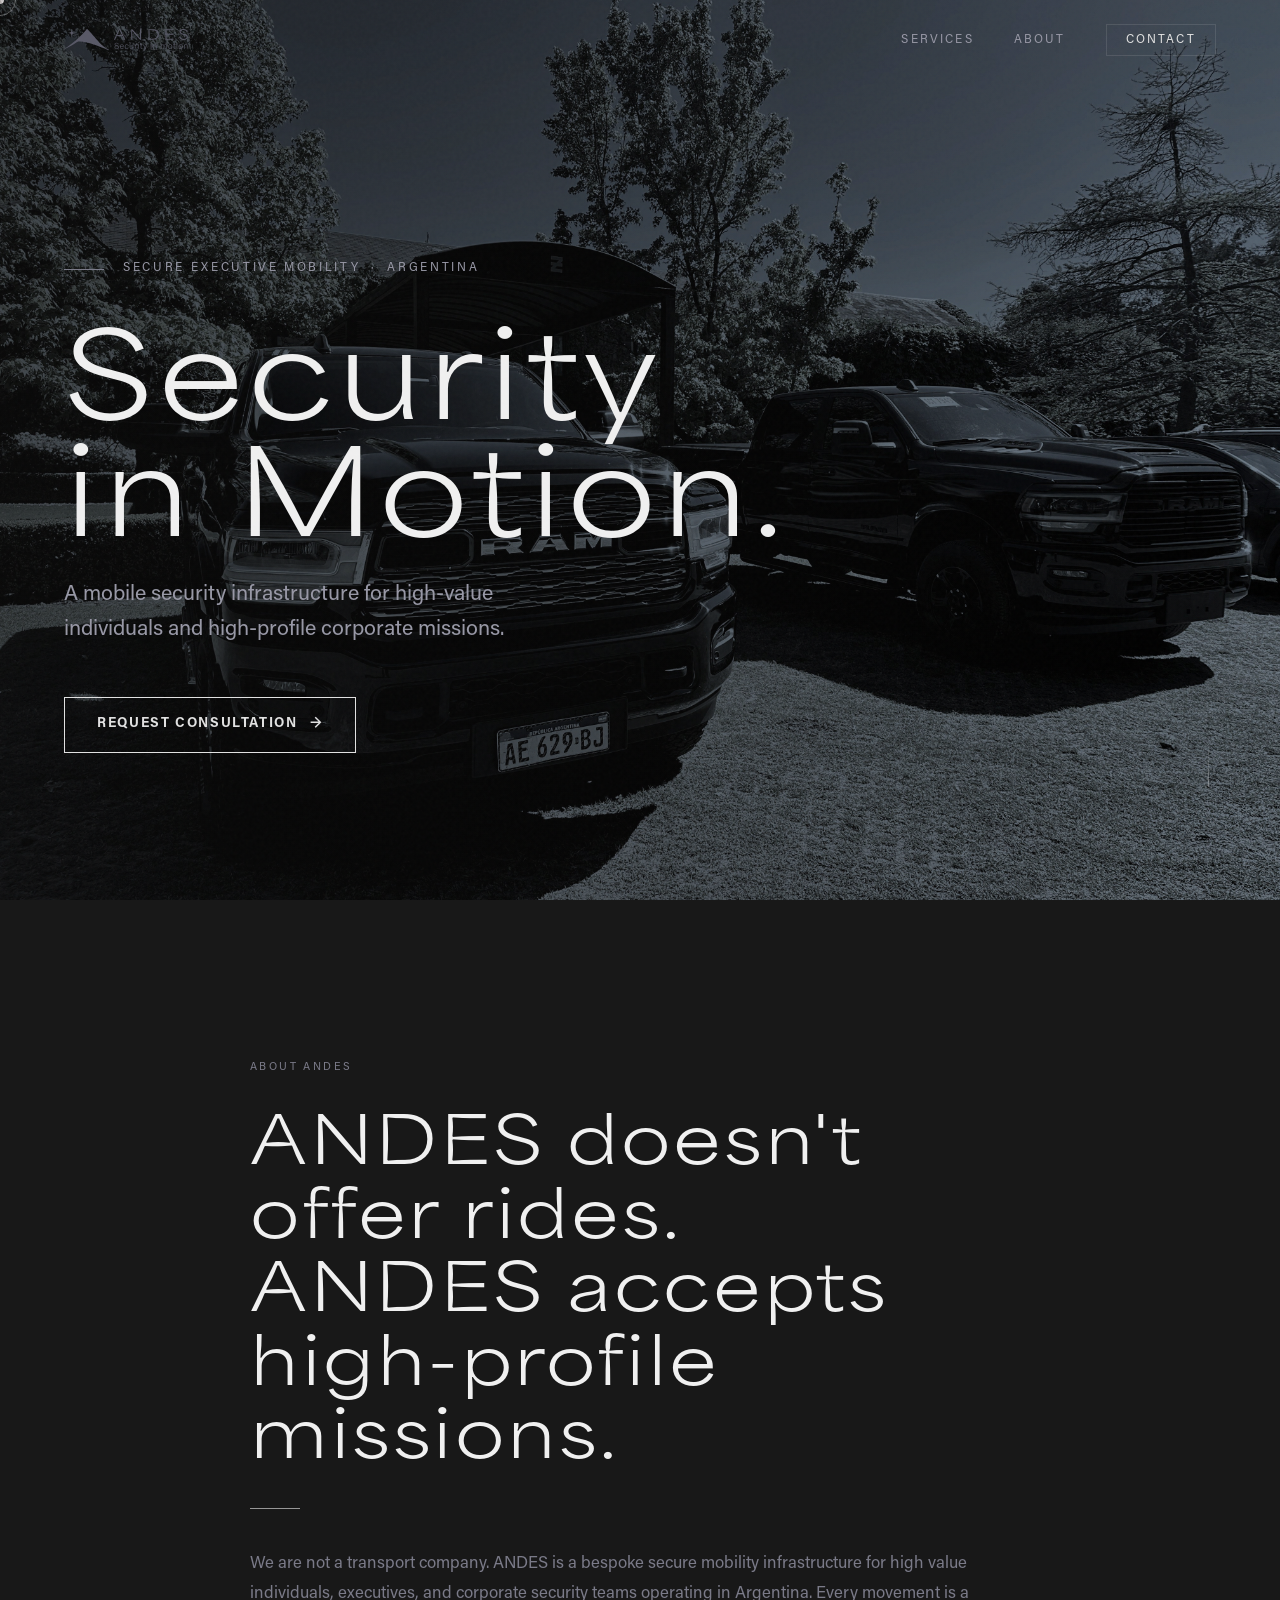
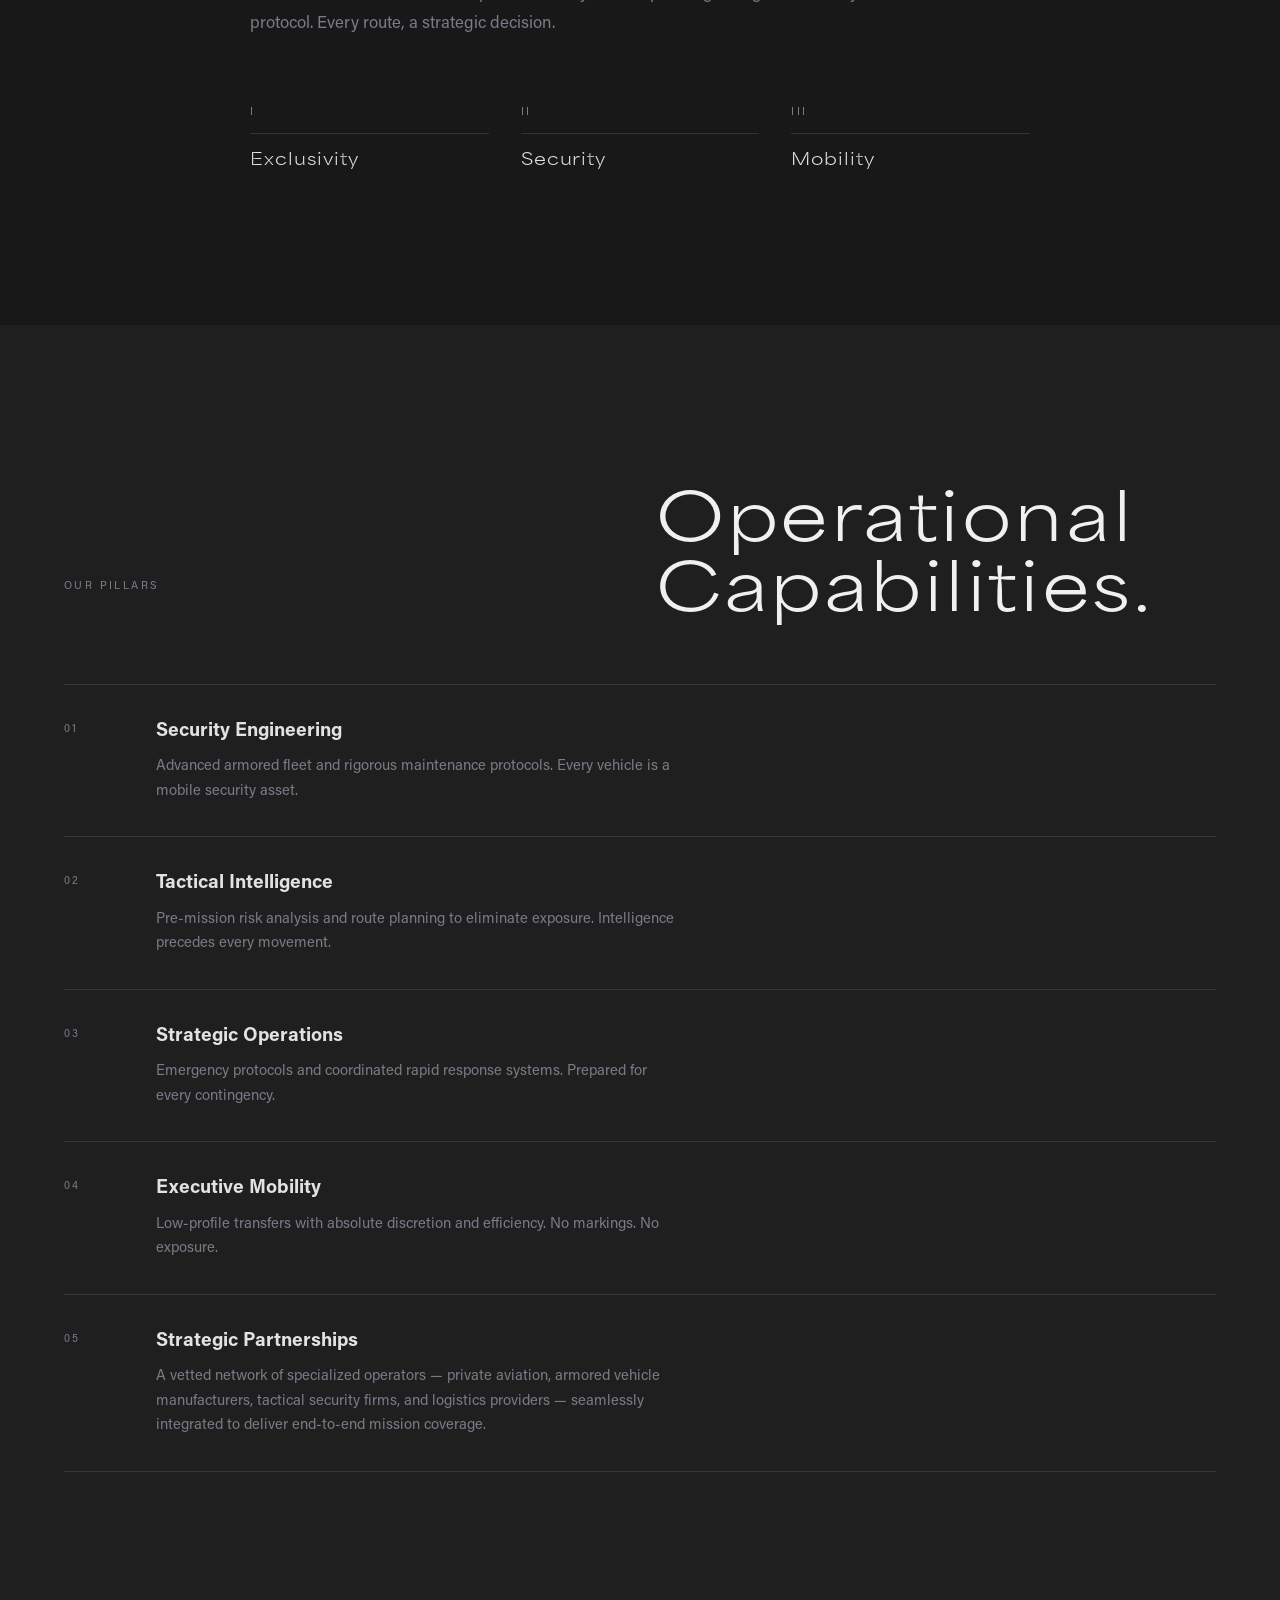
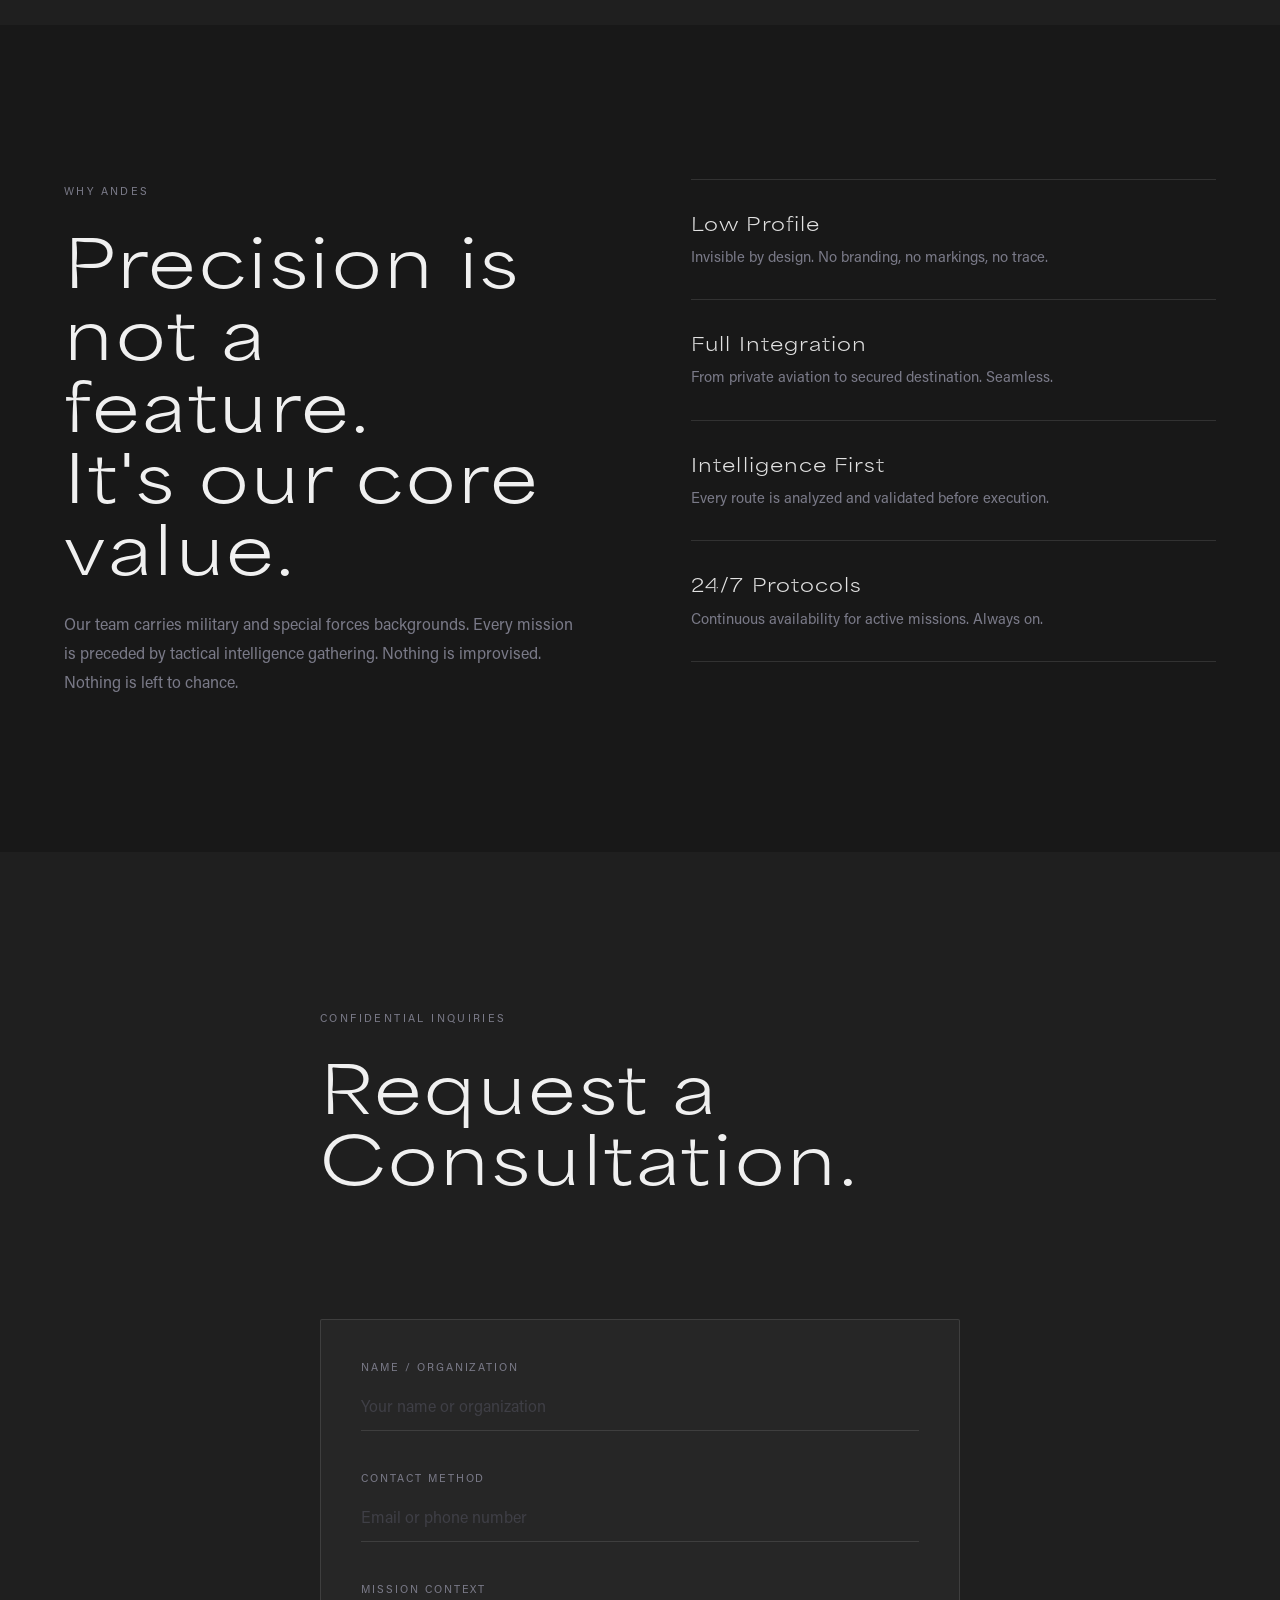
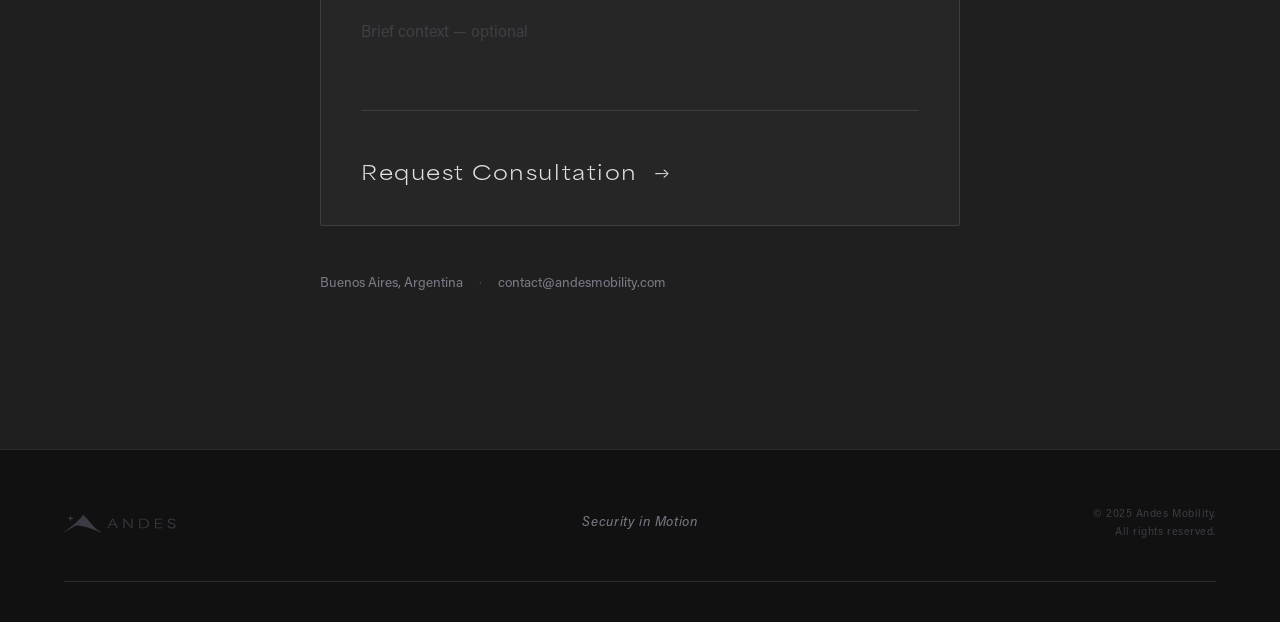
==== commit a4f66260: "merge: integrar repo remoto andes-website con archivos existentes" ====
--- a/index.html
+++ b/index.html
@@ -1,1194 +1,286 @@
 <!DOCTYPE html>
-<html lang="es">
+<html lang="en">
+
 <head>
-<meta charset="UTF-8">
-<meta name="viewport" content="width=device-width, initial-scale=1.0">
-<title>ANDES — Security in motion</title>
-<link href="https://fonts.googleapis.com/css2?family=Inter:wght@400;500;600;700&display=swap" rel="stylesheet">
-<style>
-* { margin: 0; padding: 0; box-sizing: border-box; }
-
-:root {
-  --dark: #191919;
-  --dark-2: #474747;
-  --blue: #585866;
-  --blue-2: #797985;
-  --blue-3: #9B9BA3;
-  --light-1: #C7C7C7;
-  --light-2: #D8D8D8;
-  --light-3: #E9E9E9;
-  --white: #F9F9F9;
-}
-
-html { scroll-behavior: smooth; }
-
-body {
-  background: #000;
-  color: var(--white);
-  font-family: 'Inter', sans-serif;
-  overflow-x: hidden;
-  cursor: none;
-}
-
-/* ---- CURSOR ---- */
-.cursor {
-  position: fixed;
-  width: 8px; height: 8px;
-  background: var(--white);
-  border-radius: 50%;
-  pointer-events: none;
-  z-index: 9999;
-  transform: translate(-50%, -50%);
-  transition: width 0.3s, height 0.3s;
-}
-.cursor-ring {
-  position: fixed;
-  width: 32px; height: 32px;
-  border: 1px solid rgba(249,249,249,0.35);
-  border-radius: 50%;
-  pointer-events: none;
-  z-index: 9998;
-  transform: translate(-50%, -50%);
-  transition: width 0.3s, height 0.3s, opacity 0.3s;
-}
-
-/* ---- HERO ---- */
-.hero {
-  height: 100vh;
-  min-height: 640px;
-  position: relative;
-  overflow: hidden;
-  background: #0a0a0a;
-}
-
-.hero-video {
-  position: absolute;
-  inset: 0;
-  width: 100%;
-  height: 100%;
-  object-fit: cover;
-  z-index: 0;
-}
-
-.hero-overlay {
-  position: absolute;
-  inset: 0;
-  background: linear-gradient(to bottom, rgba(0,0,0,0.32) 0%, rgba(0,0,0,0.12) 45%, rgba(0,0,0,0.72) 100%);
-  z-index: 1;
-  pointer-events: none;
-}
-
-/* ---- NAVBAR ---- */
-.navbar {
-  position: fixed;
-  top: 0; left: 0; right: 0;
-  z-index: 100;
-  transition: background 0.5s ease, backdrop-filter 0.5s ease, border-color 0.5s ease;
-  border-bottom: 1px solid transparent;
-}
-
-.navbar.scrolled {
-  background: rgba(18, 20, 28, 0.58);
-  backdrop-filter: blur(22px) saturate(160%);
-  -webkit-backdrop-filter: blur(22px) saturate(160%);
-  border-color: rgba(255,255,255,0.07);
-}
-
-.navbar-inner {
-  max-width: 1280px;
-  margin: 0 auto;
-  padding: 24px 32px;
-  display: flex;
-  align-items: center;
-  justify-content: space-between;
-  transition: padding 0.45s ease;
-}
-
-.navbar.scrolled .navbar-inner {
-  padding-top: 14px;
-  padding-bottom: 14px;
-}
-
-.nav-brand {
-  text-decoration: none;
-  cursor: none;
-  display: flex;
-  align-items: center;
-}
-
-.nav-logo {
-  height: 40px;
-  width: auto;
-}
-
-.nav-links {
-  display: flex;
-  align-items: center;
-  gap: 36px;
-}
-
-.nav-link {
-  font-size: 13px;
-  font-weight: 400;
-  color: rgba(249,249,249,0.7);
-  text-decoration: none;
-  transition: color 0.2s;
-  cursor: none;
-  letter-spacing: 0.03em;
-}
-.nav-link:hover { color: var(--white); }
-
-.nav-hamburger {
-  display: none;
-  flex-direction: column;
-  justify-content: center;
-  gap: 5px;
-  background: none;
-  border: none;
-  cursor: none;
-  padding: 4px;
-  width: 32px; height: 32px;
-}
-
-.nav-hamburger .bar {
-  display: block;
-  width: 22px;
-  height: 1.5px;
-  background: var(--white);
-  transition: all 0.3s ease;
-}
-
-.nav-hamburger.open .bar:nth-child(1) { transform: translateY(6.5px) rotate(45deg); }
-.nav-hamburger.open .bar:nth-child(2) { opacity: 0; transform: scaleX(0); }
-.nav-hamburger.open .bar:nth-child(3) { transform: translateY(-6.5px) rotate(-45deg); }
-
-.nav-mobile {
-  display: none;
-  position: absolute;
-  top: calc(100% + 8px);
-  left: 16px;
-  right: 16px;
-  background: rgba(255,255,255,0.95);
-  backdrop-filter: blur(20px);
-  -webkit-backdrop-filter: blur(20px);
-  border-radius: 16px;
-  padding: 8px 0;
-  box-shadow: 0 12px 40px rgba(0,0,0,0.25);
-  z-index: 30;
-}
-.nav-mobile.open { display: block; }
-
-.nav-mobile a {
-  display: block;
-  padding: 13px 24px;
-  font-size: 15px;
-  font-weight: 500;
-  color: #1a1a1a;
-  text-decoration: none;
-  transition: color 0.2s;
-  letter-spacing: 0.01em;
-  cursor: none;
-}
-.nav-mobile a:hover { color: #555; }
-
-@media (max-width: 768px) {
-  .nav-links { display: none; }
-  .nav-hamburger { display: flex; }
-}
-
-/* ---- HERO BODY ---- */
-.hero-body {
-  position: absolute;
-  inset: 0;
-  z-index: 10;
-  display: flex;
-  align-items: center;
-  justify-content: center;
-  flex-direction: column;
-  text-align: center;
-  padding: 0 24px;
-  margin-top: -60px;
-}
-
-.hero-label {
-  font-size: 11px;
-  font-weight: 600;
-  letter-spacing: 0.22em;
-  text-transform: uppercase;
-  color: rgba(249,249,249,0.55);
-  margin-bottom: 22px;
-  opacity: 0;
-  animation: fadeUp 0.8s ease 0.3s forwards;
-}
-
-.hero-heading {
-  margin-bottom: 28px;
-  opacity: 0;
-  animation: fadeUp 0.9s ease 0.5s forwards;
-}
-
-.hero-heading-line {
-  display: block;
-  font-size: clamp(60px, 11vw, 124px);
-  font-weight: 400;
-  letter-spacing: -0.04em;
-  line-height: 0.92;
-}
-
-.hero-heading-line:first-child {
-  color: rgba(249,249,249,0.38);
-}
-
-.hero-heading-line:last-child {
-  color: var(--white);
-  margin-top: -0.05em;
-}
-
-.hero-subtitle {
-  font-size: clamp(15px, 1.8vw, 18px);
-  font-weight: 400;
-  color: rgba(249,249,249,0.5);
-  margin-bottom: 40px;
-  max-width: 420px;
-  line-height: 1.65;
-  opacity: 0;
-  animation: fadeUp 0.9s ease 0.7s forwards;
-}
-
-.hero-ctas {
-  display: flex;
-  gap: 14px;
-  justify-content: center;
-  align-items: center;
-  opacity: 0;
-  animation: fadeUp 0.9s ease 0.9s forwards;
-  flex-wrap: wrap;
-}
-
-.cta-btn {
-  padding: 10px 26px;
-  border-radius: 100px;
-  font-size: 14px;
-  font-weight: 500;
-  font-family: 'Inter', sans-serif;
-  text-decoration: none;
-  transition: background-color 0.25s, opacity 0.25s;
-  cursor: none;
-  display: inline-flex;
-  align-items: center;
-  letter-spacing: 0.01em;
-  border: none;
-}
-
-.cta-btn-secondary {
-  background: rgba(255,255,255,0.16);
-  color: var(--white);
-  border: 1px solid rgba(255,255,255,0.22);
-  backdrop-filter: blur(8px);
-  -webkit-backdrop-filter: blur(8px);
-}
-.cta-btn-secondary:hover { background: rgba(255,255,255,0.26); }
-
-.cta-btn-primary {
-  background: var(--white);
-  color: #111;
-}
-.cta-btn-primary:hover { opacity: 0.9; }
-
-/* Location badge */
-.location-badge {
-  position: absolute;
-  bottom: 36px; left: 50%;
-  transform: translateX(-50%);
-  display: flex; align-items: center; gap: 8px;
-  z-index: 10;
-  opacity: 0;
-  animation: fadeIn 0.8s ease 1.2s forwards;
-}
-
-.location-dot {
-  width: 5px; height: 5px;
-  border-radius: 50%;
-  background: var(--blue-3);
-  animation: pulse 2.5s ease-in-out infinite;
-}
-
-.location-text {
-  font-size: 10px;
-  letter-spacing: 0.22em;
-  text-transform: uppercase;
-  color: var(--blue-3);
-  font-weight: 400;
-}
-
-/* ---- ABOUT ---- */
-.about {
-  background: #000;
-  padding: 120px 24px;
-}
-
-.about-inner {
-  background: #0e0e0e;
-  border-radius: 24px;
-  max-width: 1600px;
-  margin: 0 auto;
-  position: relative;
-  overflow: hidden;
-  display: grid;
-  grid-template-columns: 1fr 1fr;
-}
-
-.about-content {
-  padding: 72px 64px;
-  position: relative;
-  z-index: 1;
-}
-
-.about-content::before {
-  content: '';
-  position: absolute;
-  top: -120px; right: -120px;
-  width: 460px; height: 460px;
-  border-radius: 50%;
-  background: radial-gradient(circle, rgba(88,88,102,0.07) 0%, transparent 70%);
-  pointer-events: none;
-}
-
-.about-image {
-  position: relative;
-  overflow: hidden;
-  min-height: 480px;
-}
-
-.about-image img {
-  width: 100%;
-  height: 100%;
-  object-fit: cover;
-  object-position: 50% 72%;
-  filter: brightness(0.72) grayscale(15%);
-  transition: transform 1.2s cubic-bezier(0.16,1,0.3,1);
-}
-
-.about-inner:hover .about-image img {
-  transform: scale(1.04);
-}
-
-.section-label {
-  font-size: 10px;
-  letter-spacing: 0.28em;
-  text-transform: uppercase;
-  color: var(--blue-3);
-  margin-bottom: 44px;
-  display: flex; align-items: center; gap: 14px;
-  font-weight: 400;
-}
-.section-label::before {
-  content: '';
-  display: block;
-  width: 24px; height: 1px;
-  background: var(--blue-3);
-}
-
-.about-heading {
-  font-size: clamp(35px, 5vw, 69px);
-  font-weight: 300;
-  line-height: 1.05;
-  letter-spacing: -0.025em;
-  color: var(--white);
-  margin-bottom: 44px;
-}
-
-.about-heading em {
-  font-style: italic;
-  color: var(--blue-3);
-}
-
-.about-body {
-  font-size: 15px;
-  font-weight: 300;
-  line-height: 1.85;
-  color: rgba(249,249,249,0.42);
-  max-width: 560px;
-}
-
-.about-values {
-  display: flex;
-  gap: 56px;
-  margin-top: 60px;
-  padding-top: 44px;
-  border-top: 1px solid rgba(249,249,249,0.05);
-}
-
-.value-item { display: flex; flex-direction: column; gap: 8px; }
-
-.value-number {
-  font-size: 10px;
-  letter-spacing: 0.22em;
-  color: var(--blue-3);
-  text-transform: uppercase;
-  font-weight: 400;
-}
-
-.value-name {
-  font-size: 22px;
-  font-weight: 300;
-  letter-spacing: 0.02em;
-  color: var(--white);
-}
-
-/* ---- SERVICES ---- */
-.services {
-  background: #000;
-  padding: 40px 24px 120px;
-}
-
-
-.services-hero {
-  position: relative;
-  height: 460px;
-  border-radius: 18px;
-  overflow: hidden;
-  margin-bottom: 6px;
-}
-.services-hero > img {
-  position: absolute;
-  inset: 0;
-  width: 100%; height: 100%;
-  object-fit: cover;
-  object-position: center 42%;
-  filter: brightness(0.58) grayscale(8%);
-  transition: transform 1.4s cubic-bezier(0.16,1,0.3,1);
-}
-.services-hero:hover > img { transform: scale(1.02); }
-.services-hero-overlay {
-  position: absolute;
-  inset: 0;
-  background: linear-gradient(
-    to bottom,
-    rgba(0,0,0,0.78) 0%,
-    rgba(0,0,0,0.28) 52%,
-    rgba(0,0,0,0.68) 100%
-  );
-  display: flex;
-  flex-direction: column;
-  justify-content: space-between;
-  padding: 44px 36px 36px;
-}
-.services-hero-top { display: flex; flex-direction: column; }
-.services-hero-bottom {
-  display: flex;
-  flex-direction: column;
-  gap: 10px;
-}
-
-.services-title {
-  font-size: clamp(29px, 4vw, 53px);
-  font-weight: 300;
-  line-height: 1.1;
-  letter-spacing: -0.02em;
-  color: var(--white);
-  max-width: 620px;
-  margin-top: 16px;
-}
-
-.services-title .muted { color: rgba(249,249,249,0.42); }
-
-/* Cards */
-.cards-grid {
-  display: flex;
-  gap: 6px;
-  height: 480px;
-  justify-content: center;
-  max-width: 1400px;
-  margin: 0 auto;
-  width: 100%;
-}
-
-.card {
-  border-radius: 18px;
-  overflow: hidden;
-  position: relative;
-  background: #111;
-  opacity: 0;
-  flex: 1 1 0;
-  min-width: 0;
-  transform: scale(0.94) translateY(10px);
-  transition: opacity 0.75s cubic-bezier(0.22,1,0.36,1), transform 0.75s cubic-bezier(0.22,1,0.36,1);
-}
-.card.visible { opacity: 1; transform: scale(1) translateY(0); }
-.card:nth-child(1) { transition-delay: 0s; }
-.card:nth-child(2) { transition-delay: 0.1s; }
-.card:nth-child(3) { transition-delay: 0.2s; }
-
-.services-fleet-label {
-  font-size: 10px;
-  letter-spacing: 0.28em;
-  text-transform: uppercase;
-  color: var(--blue-3);
-  font-weight: 400;
-  display: flex; align-items: center; gap: 12px;
-}
-.services-fleet-label::before {
-  content: '';
-  display: block;
-  width: 20px; height: 1px;
-  background: var(--blue-3);
-}
-.services-fleet-quote {
-  font-size: clamp(15px, 1.8vw, 20px);
-  font-weight: 300;
-  color: rgba(249,249,249,0.75);
-  letter-spacing: -0.01em;
-  max-width: 480px;
-  line-height: 1.4;
-}
-
-
-.card-feature {
-  display: flex;
-  flex-direction: column;
-  padding: 28px;
-  background: #111111;
-}
-
-.card-icon {
-  flex: 1;
-  display: flex;
-  align-items: center;
-  justify-content: center;
-}
-.card-icon svg { width: 72px; height: 72px; stroke: rgba(249,249,249,0.22); fill: none; stroke-width: 1; }
-
-.card-body-row {
-  display: flex;
-  gap: 20px;
-  align-items: stretch;
-  margin-top: auto;
-}
-
-.card-dec-num {
-  font-size: clamp(88px, 9vw, 130px);
-  font-weight: 200;
-  color: rgba(249,249,249,0.22);
-  line-height: 0.85;
-  letter-spacing: -0.04em;
-  flex-shrink: 0;
-  display: flex;
-  align-items: flex-start;
-  padding-top: 6px;
-}
-
-.card-body {
-  display: flex;
-  flex-direction: column;
-  flex: 1;
-}
-
-.card-title {
-  font-size: 22px;
-  font-weight: 300;
-  letter-spacing: -0.01em;
-  color: var(--white);
-  margin-bottom: 16px;
-  line-height: 1.25;
-}
-
-.card-checks { display: flex; flex-direction: column; gap: 9px; margin-bottom: 20px; }
-
-.check-item { display: flex; align-items: flex-start; gap: 9px; }
-
-.check-icon { width: 13px; height: 13px; flex-shrink: 0; margin-top: 2px; stroke: var(--light-1); fill: none; stroke-width: 2.5; }
-
-.check-text {
-  font-size: 13px;
-  font-weight: 300;
-  line-height: 1.5;
-  color: rgba(249,249,249,0.38);
-  letter-spacing: 0.01em;
-}
-
-
-/* ---- CONTACT ---- */
-.contact {
-  background: #000;
-  padding: 80px 40px 120px;
-}
-
-.contact-inner {
-  max-width: 1000px;
-  margin: 0 auto;
-  display: grid;
-  grid-template-columns: 1fr 1fr;
-  gap: 80px;
-  align-items: center;
-}
-
-.contact-heading {
-  font-size: clamp(37px, 4vw, 61px);
-  font-weight: 300;
-  line-height: 1.05;
-  letter-spacing: -0.025em;
-  color: var(--white);
-  margin-bottom: 24px;
-}
-
-.contact-heading em { font-style: italic; color: var(--blue-3); }
-
-.contact-sub {
-  font-size: 14px;
-  font-weight: 300;
-  line-height: 1.7;
-  color: rgba(249,249,249,0.4);
-}
-
-.contact-form { display: flex; flex-direction: column; gap: 14px; }
-
-.form-field {
-  background: #0e0e0e;
-  border: 1px solid rgba(249,249,249,0.07);
-  border-radius: 12px;
-  padding: 16px 20px;
-  font-family: 'Inter', sans-serif;
-  font-size: 14px;
-  font-weight: 300;
-  color: var(--white);
-  outline: none;
-  transition: border-color 0.3s;
-  width: 100%;
-}
-.form-field::placeholder { color: rgba(249,249,249,0.25); }
-.form-field:focus { border-color: rgba(249,249,249,0.2); }
-
-textarea.form-field { resize: none; height: 120px; }
-
-.form-submit {
-  display: flex; align-items: center; gap: 14px;
-  background: var(--white);
-  border-radius: 100px;
-  padding: 12px 12px 12px 28px;
-  cursor: none;
-  border: none;
-  width: fit-content;
-  transition: gap 0.35s cubic-bezier(0.16,1,0.3,1);
-  margin-top: 4px;
-  font-family: 'Inter', sans-serif;
-}
-.form-submit:hover { gap: 18px; }
-.form-submit:hover .submit-circle { transform: scale(1.1); }
-
-.submit-text {
-  font-size: 12px;
-  font-weight: 500;
-  letter-spacing: 0.08em;
-  text-transform: uppercase;
-  color: #000;
-}
-
-.submit-circle {
-  width: 36px; height: 36px;
-  background: #000;
-  border-radius: 50%;
-  display: flex; align-items: center; justify-content: center;
-  transition: transform 0.35s;
-  flex-shrink: 0;
-}
-.submit-circle svg { width: 14px; height: 14px; stroke: var(--white); fill: none; stroke-width: 2; stroke-linecap: round; stroke-linejoin: round; }
-
-/* ---- FOOTER ---- */
-.footer {
-  background: #000;
-  padding: 32px 44px;
-  border-top: 1px solid rgba(249,249,249,0.05);
-  display: flex;
-  justify-content: space-between;
-  align-items: center;
-}
-
-.footer-logo { display: flex; align-items: center; gap: 14px; }
-
-.footer-logo svg { width: 26px; height: 26px; }
-
-.footer-logo-text {
-  font-size: 12px;
-  letter-spacing: 0.28em;
-  text-transform: uppercase;
-  color: var(--white);
-  font-weight: 400;
-}
-
-.footer-tagline {
-  font-size: 11px;
-  letter-spacing: 0.16em;
-  color: var(--blue-3);
-  text-transform: uppercase;
-  font-style: italic;
-  font-weight: 300;
-}
-
-.footer-url {
-  font-size: 11px;
-  letter-spacing: 0.1em;
-  color: rgba(249,249,249,0.25);
-  font-weight: 300;
-}
-
-/* ---- ANIMATIONS ---- */
-@keyframes fadeUp {
-  from { opacity: 0; transform: translateY(20px); }
-  to   { opacity: 1; transform: translateY(0); }
-}
-
-@keyframes fadeIn {
-  from { opacity: 0; }
-  to   { opacity: 1; }
-}
-
-@keyframes pulse {
-  0%, 100% { opacity: 1; transform: scale(1); }
-  50%       { opacity: 0.35; transform: scale(0.75); }
-}
-
-@keyframes expandCircle {
-  0%   { opacity: 0; transform: translate(-50%,-50%) scale(0.65); }
-  15%  { opacity: 1; }
-  100% { opacity: 0; transform: translate(-50%,-50%) scale(1.35); }
-}
-
-@keyframes scrollAnim {
-  0%   { transform: scaleY(0); transform-origin: top; }
-  50%  { transform: scaleY(1); transform-origin: top; }
-  51%  { transform: scaleY(1); transform-origin: bottom; }
-  100% { transform: scaleY(0); transform-origin: bottom; }
-}
-
-/* ---- QUOTE STRIP ---- */
-.quote-strip {
-  position: relative;
-  height: 420px;
-  overflow: hidden;
-}
-
-.quote-strip-bg {
-  position: absolute;
-  inset: -60px 0;
-  background-image: url(assets/pexels-chipi1189-37094847.jpg);
-  background-size: cover;
-  background-position: center 40%;
-  filter: brightness(0.3) grayscale(22%);
-  will-change: transform;
-}
-
-.quote-strip-content {
-  position: relative;
-  z-index: 2;
-  height: 100%;
-  display: flex;
-  flex-direction: column;
-  align-items: center;
-  justify-content: center;
-  padding: 0 40px;
-  text-align: center;
-}
-
-.quote-line {
-  font-size: 10px;
-  letter-spacing: 0.28em;
-  text-transform: uppercase;
-  color: var(--blue-3);
-  margin-bottom: 28px;
-  display: flex; align-items: center; gap: 14px;
-  font-weight: 400;
-}
-.quote-line::before, .quote-line::after {
-  content: '';
-  display: block;
-  width: 32px; height: 1px;
-  background: var(--blue-3);
-}
-
-.quote-text {
-  font-size: clamp(23px, 3.5vw, 43px);
-  font-weight: 300;
-  color: var(--white);
-  letter-spacing: -0.02em;
-  line-height: 1.3;
-  max-width: 820px;
-}
-
-.quote-text em {
-  font-style: italic;
-  color: var(--blue-3);
-}
-
-/* ---- SCROLL REVEALS ---- */
-.reveal {
-  opacity: 0;
-  transform: translateY(28px);
-  transition: opacity 0.9s cubic-bezier(0.16,1,0.3,1), transform 0.9s cubic-bezier(0.16,1,0.3,1);
-}
-.reveal.visible { opacity: 1; transform: translateY(0); }
-
-.reveal-left {
-  opacity: 0;
-  transform: translateX(-28px);
-  transition: opacity 0.85s cubic-bezier(0.16,1,0.3,1), transform 0.85s cubic-bezier(0.16,1,0.3,1);
-}
-.reveal-left.visible { opacity: 1; transform: translateX(0); }
-
-.reveal-up {
-  opacity: 0;
-  transform: translateY(22px);
-  transition: opacity 0.85s cubic-bezier(0.16,1,0.3,1), transform 0.85s cubic-bezier(0.16,1,0.3,1);
-}
-.reveal-up.visible { opacity: 1; transform: translateY(0); }
-
-/* Line-clip reveal — wraps each heading line */
-.reveal-line {
-  display: block;
-  overflow: hidden;
-  line-height: 1.08;
-}
-.reveal-line-inner {
-  display: block;
-  transform: translateY(108%);
-  transition: transform 1s cubic-bezier(0.16,1,0.3,1);
-}
-.reveal-line.visible .reveal-line-inner { transform: translateY(0); }
-
-/* Stagger delays */
-.d1 { transition-delay: 0.09s !important; }
-.d2 { transition-delay: 0.18s !important; }
-.d3 { transition-delay: 0.27s !important; }
-.d4 { transition-delay: 0.36s !important; }
-.d5 { transition-delay: 0.45s !important; }
-.d6 { transition-delay: 0.54s !important; }
-</style>
+  <meta charset="UTF-8" />
+  <meta name="viewport" content="width=device-width, initial-scale=1.0" />
+  <title>Andes Mobility — Security in Motion</title>
+  <meta name="description"
+    content="Bespoke secure executive mobility and tactical logistics infrastructure for high value individuals and corporations in Argentina." />
+  <meta name="robots" content="index, follow" />
+  <meta property="og:title" content="Andes Mobility — Security in Motion" />
+  <meta property="og:description" content="A mobile security infrastructure. Not a transport company." />
+  <meta property="og:type" content="website" />
+  <link rel="icon" type="image/svg+xml" href="assets/logo/icon.svg" />
+  <link rel="stylesheet" href="css/style.css" />
 </head>
+
 <body>
 
-<div class="cursor" id="cursor"></div>
-<div class="cursor-ring" id="cursorRing"></div>
-
-<!-- ===== HERO ===== -->
-<section class="hero">
-  <video class="hero-video" autoplay muted loop playsinline>
-    <source src="assets/hero.mp4" type="video/mp4">
-  </video>
-  <div class="hero-overlay"></div>
-
-  <!-- Navbar -->
-  <nav class="navbar">
-    <div class="navbar-inner">
-      <a href="#" class="nav-brand">
-        <img src="assets/logo_white.png" alt="ANDES" class="nav-logo">
+  <!-- Custom Cursor -->
+  <div class="cursor" id="cursor"></div>
+  <div class="cursor-follower" id="cursor-follower"></div>
+
+  <!-- ============================================================
+       [01] NAVIGATION
+  ============================================================ -->
+  <nav class="nav" id="nav">
+    <div class="nav__inner">
+      <a href="#hero" class="nav__logo" aria-label="Andes Mobility Home">
+        <img src="assets/logo/horizontal.svg" alt="Andes Mobility" class="nav__logo-img" />
       </a>
-
-      <div class="nav-links">
-        <a href="#nosotros" class="nav-link">About</a>
-        <a href="#servicios" class="nav-link">Services</a>
-        <a href="#contacto" class="nav-link">Contact</a>
-      </div>
-
-      <button class="nav-hamburger" id="menuToggle" aria-label="Menú">
-        <span class="bar"></span>
-        <span class="bar"></span>
-        <span class="bar"></span>
-      </button>
-    </div>
-
-    <!-- Mobile dropdown -->
-    <div class="nav-mobile" id="mobileMenu">
-      <a href="#nosotros" onclick="closeMenu()">About</a>
-      <a href="#servicios" onclick="closeMenu()">Services</a>
-      <a href="#contacto" onclick="closeMenu()">Contact</a>
+      <ul class="nav__links" role="list">
+        <li><a href="#services" class="nav__link">Services</a></li>
+        <li><a href="#about" class="nav__link">About</a></li>
+        <li><a href="#contact" class="nav__link nav__link--cta">Contact</a></li>
+      </ul>
     </div>
   </nav>
 
-  <!-- Hero content -->
-  <div class="hero-body">
-    <span class="hero-label">Secure Executive Mobility · Argentina</span>
-
-    <div class="hero-heading">
-      <span class="hero-heading-line">Security</span>
-      <span class="hero-heading-line">in Motion.</span>
-    </div>
-
-    <p class="hero-subtitle">A mobile security infrastructure for high-value individuals and high-profile corporate missions.</p>
-
-    <div class="hero-ctas">
-      <a href="#nosotros" class="cta-btn cta-btn-secondary">Discover</a>
-      <a href="#contacto" class="cta-btn cta-btn-primary">Request Consultation</a>
-    </div>
-  </div>
-
-  <div class="location-badge">
-    <div class="location-dot"></div>
-    <span class="location-text">Buenos Aires, Argentina</span>
-  </div>
-</section>
-
-<!-- ===== ABOUT ===== -->
-<section class="about" id="nosotros">
-  <div class="about-inner reveal">
-    <div class="about-content">
-      <div class="section-label reveal-left">About ANDES</div>
-      <h2 class="about-heading">
-        <span class="reveal-line"><span class="reveal-line-inner">ANDES doesn't offer rides.</span></span>
-        <span class="reveal-line d1"><span class="reveal-line-inner">ANDES accepts <em>high-profile</em></span></span>
-        <span class="reveal-line d2"><span class="reveal-line-inner">missions.</span></span>
-      </h2>
-      <p class="about-body reveal-up d3">
-        We are not a transport company. ANDES is a bespoke secure mobility infrastructure for high value individuals, executives, and corporate security teams operating in Argentina. Every movement is a protocol. Every route, a strategic decision.
+  <!-- ============================================================
+       [02] HERO
+  ============================================================ -->
+  <section class="hero" id="hero">
+
+    <div class="hero__content">
+      <p class="hero__eyebrow reveal">
+        <span class="eyebrow-line"></span>
+        Secure Executive Mobility &nbsp;·&nbsp; Argentina
       </p>
-      <div class="about-values">
-        <div class="value-item reveal-up d3">
-          <span class="value-number">01</span>
-          <span class="value-name">Exclusivity</span>
-        </div>
-        <div class="value-item reveal-up d4">
-          <span class="value-number">02</span>
-          <span class="value-name">Security</span>
-        </div>
-        <div class="value-item reveal-up d5">
-          <span class="value-number">03</span>
-          <span class="value-name">Mobility</span>
-        </div>
-      </div>
-    </div>
-    <div class="about-image">
-      <img src="assets/Global Tour-61.jpg" alt="Executive transport">
-    </div>
-  </div>
-</section>
-
-<!-- ===== SERVICES ===== -->
-<section class="services" id="servicios">
-  <div class="services-hero">
-    <img src="assets/Global Tour-154.jpg" alt="ANDES Fleet">
-    <div class="services-hero-overlay">
-      <div class="services-hero-top">
-        <div class="section-label reveal-left">Operational Capabilities</div>
-        <h3 class="services-title">
-          <span class="reveal-line"><span class="reveal-line-inner">Engineered for those</span></span>
-          <span class="reveal-line d1"><span class="reveal-line-inner"><span class="muted">who leave nothing to chance.</span></span></span>
-        </h3>
-      </div>
-      <div class="services-hero-bottom">
-        <span class="services-fleet-label">Advanced Armored Fleet</span>
-        <p class="services-fleet-quote">Every vehicle is a mobile security asset.</p>
-      </div>
-    </div>
-  </div>
-
-  <div class="cards-grid">
-    <!-- Card 1 -->
-    <div class="card card-feature">
-      <div class="card-icon">
-        <svg viewBox="0 0 24 24"><path d="M12 22s8-4 8-10V5l-8-3-8 3v7c0 6 8 10 8 10z"/></svg>
-      </div>
-      <div class="card-body-row">
-        <div class="card-dec-num">01</div>
-        <div class="card-body">
-          <div class="card-title">Security<br>Engineering.</div>
-          <div class="card-checks">
-            <div class="check-item">
-              <svg class="check-icon" viewBox="0 0 24 24"><polyline points="20 6 9 17 4 12"/></svg>
-              <span class="check-text">Advanced armored fleet</span>
-            </div>
-            <div class="check-item">
-              <svg class="check-icon" viewBox="0 0 24 24"><polyline points="20 6 9 17 4 12"/></svg>
-              <span class="check-text">Rigorous maintenance protocols</span>
-            </div>
-            <div class="check-item">
-              <svg class="check-icon" viewBox="0 0 24 24"><polyline points="20 6 9 17 4 12"/></svg>
-              <span class="check-text">Every vehicle is a mobile security asset</span>
-            </div>
-          </div>
-        </div>
-      </div>
-    </div>
-
-    <!-- Card 2 -->
-    <div class="card card-feature">
-      <div class="card-icon">
-        <svg viewBox="0 0 24 24"><path d="M21 16V8a2 2 0 0 0-1-1.73l-7-4a2 2 0 0 0-2 0l-7 4A2 2 0 0 0 3 8v8a2 2 0 0 0 1 1.73l7 4a2 2 0 0 0 2 0l7-4A2 2 0 0 0 21 16z"/></svg>
-      </div>
-      <div class="card-body-row">
-        <div class="card-dec-num">02</div>
-        <div class="card-body">
-          <div class="card-title">Tactical<br>Intelligence.</div>
-          <div class="card-checks">
-            <div class="check-item">
-              <svg class="check-icon" viewBox="0 0 24 24"><polyline points="20 6 9 17 4 12"/></svg>
-              <span class="check-text">Pre-mission risk analysis</span>
-            </div>
-            <div class="check-item">
-              <svg class="check-icon" viewBox="0 0 24 24"><polyline points="20 6 9 17 4 12"/></svg>
-              <span class="check-text">Strategic route planning</span>
-            </div>
-            <div class="check-item">
-              <svg class="check-icon" viewBox="0 0 24 24"><polyline points="20 6 9 17 4 12"/></svg>
-              <span class="check-text">Intelligence precedes every movement</span>
-            </div>
-          </div>
-        </div>
-      </div>
-    </div>
-
-    <!-- Card 3 -->
-    <div class="card card-feature">
-      <div class="card-icon">
-        <svg viewBox="0 0 24 24"><path d="M17 21v-2a4 4 0 0 0-4-4H5a4 4 0 0 0-4 4v2"/><circle cx="9" cy="7" r="4"/><path d="M23 21v-2a4 4 0 0 0-3-3.87M16 3.13a4 4 0 0 1 0 7.75"/></svg>
-      </div>
-      <div class="card-body-row">
-        <div class="card-dec-num">03</div>
-        <div class="card-body">
-          <div class="card-title">Executive<br>Mobility.</div>
-          <div class="card-checks">
-            <div class="check-item">
-              <svg class="check-icon" viewBox="0 0 24 24"><polyline points="20 6 9 17 4 12"/></svg>
-              <span class="check-text">Low-profile, unbranded transfers</span>
-            </div>
-            <div class="check-item">
-              <svg class="check-icon" viewBox="0 0 24 24"><polyline points="20 6 9 17 4 12"/></svg>
-              <span class="check-text">Absolute discretion and efficiency</span>
-            </div>
-            <div class="check-item">
-              <svg class="check-icon" viewBox="0 0 24 24"><polyline points="20 6 9 17 4 12"/></svg>
-              <span class="check-text">No markings. No exposure.</span>
-            </div>
-          </div>
-        </div>
-      </div>
-    </div>
-  </div>
-</section>
-
-<!-- ===== QUOTE STRIP ===== -->
-<section class="quote-strip">
-  <div class="quote-strip-bg" id="quoteBg"></div>
-  <div class="quote-strip-content">
-    <span class="quote-line reveal-up">Why ANDES</span>
-    <p class="quote-text">
-      <span class="reveal-line d1"><span class="reveal-line-inner">Precision is not a feature.</span></span>
-      <span class="reveal-line d2"><span class="reveal-line-inner">It's our <em>core value.</em></span></span>
-    </p>
-  </div>
-</section>
-
-<!-- ===== CONTACT ===== -->
-<section class="contact" id="contacto">
-  <div class="contact-inner">
-    <div class="reveal">
-      <div class="section-label reveal-left">Contact</div>
-      <h2 class="contact-heading">
-        <span class="reveal-line"><span class="reveal-line-inner">Request a</span></span>
-        <span class="reveal-line d1"><span class="reveal-line-inner"><em>Consultation.</em></span></span>
-      </h2>
-      <p class="contact-sub reveal-up d2">All communications are handled with complete discretion. No automated responses.</p>
-    </div>
-    <div class="reveal">
-      <form class="contact-form" onsubmit="return false;">
-        <input type="text" class="form-field reveal-up d2" placeholder="Name / Organization">
-        <input type="text" class="form-field reveal-up d3" placeholder="Contact Method">
-        <textarea class="form-field reveal-up d4" placeholder="Mission Context"></textarea>
-        <button class="form-submit reveal-up d5" type="submit">
-          <span class="submit-text">Request Consultation</span>
-          <span class="submit-circle">
-            <svg viewBox="0 0 24 24"><line x1="5" y1="12" x2="19" y2="12"/><polyline points="12 5 19 12 12 19"/></svg>
-          </span>
+      <h1 class="hero__title reveal">
+        Security<br />in Motion.
+      </h1>
+      <p class="hero__sub reveal">
+        A mobile security infrastructure for high-value<br />
+        individuals and high-profile corporate missions.
+      </p>
+      <a href="#contact" class="btn btn--outline reveal" id="hero-cta">
+        Request consultation
+        <span class="btn__arrow">→</span>
+      </a>
+    </div>
+    <div class="hero__scroll-indicator" aria-hidden="true">
+      <div class="hero__scroll-line"></div>
+      <span class="hero__scroll-text">SCROLL</span>
+    </div>
+  </section>
+
+  <!-- ============================================================
+       [03] BRAND STATEMENT / ABOUT
+  ============================================================ -->
+  <section class="statement" id="about">
+    <div class="statement__inner">
+      <span class="section-kicker reveal">About ANDES</span>
+      <blockquote class="statement__quote reveal">
+        ANDES doesn't offer rides.<br />
+        ANDES accepts high-profile missions.
+      </blockquote>
+      <div class="statement__divider reveal"></div>
+      <p class="statement__body reveal">
+        We are not a transport company. ANDES is a bespoke secure mobility
+        infrastructure for high value individuals, executives, and corporate
+        security teams operating in Argentina. Every movement is a protocol.
+        Every route, a strategic decision.
+      </p>
+      <div class="statement__values reveal">
+        <div class="value-item">
+          <span class="value-item__num">I</span>
+          <div class="value-item__rule"></div>
+          <span class="value-item__label">Exclusivity</span>
+        </div>
+        <div class="value-item">
+          <span class="value-item__num">II</span>
+          <div class="value-item__rule"></div>
+          <span class="value-item__label">Security</span>
+        </div>
+        <div class="value-item">
+          <span class="value-item__num">III</span>
+          <div class="value-item__rule"></div>
+          <span class="value-item__label">Mobility</span>
+        </div>
+      </div>
+    </div>
+
+  </section>
+
+  <!-- ============================================================
+       [04] SERVICES
+  ============================================================ -->
+  <section class="services" id="services">
+    <div class="services__inner">
+      <div class="services__header">
+        <span class="section-kicker reveal">Our Pillars</span>
+        <h2 class="services__title reveal">
+          Operational<br />Capabilities.
+        </h2>
+      </div>
+      <div class="services__list">
+
+        <article class="service-item reveal" data-index="01">
+          <div class="service-item__num">01</div>
+          <div class="service-item__content">
+            <h3 class="service-item__title">Security Engineering</h3>
+            <p class="service-item__desc">Advanced armored fleet and rigorous maintenance protocols. Every vehicle is a
+              mobile security asset.</p>
+          </div>
+          <div class="service-item__arrow">→</div>
+        </article>
+
+        <article class="service-item reveal" data-index="02">
+          <div class="service-item__num">02</div>
+          <div class="service-item__content">
+            <h3 class="service-item__title">Tactical Intelligence</h3>
+            <p class="service-item__desc">Pre-mission risk analysis and route planning to eliminate exposure.
+              Intelligence precedes every movement.</p>
+          </div>
+          <div class="service-item__arrow">→</div>
+        </article>
+
+        <article class="service-item reveal" data-index="03">
+          <div class="service-item__num">03</div>
+          <div class="service-item__content">
+            <h3 class="service-item__title">Strategic Operations</h3>
+            <p class="service-item__desc">Emergency protocols and coordinated rapid response systems. Prepared for every
+              contingency.</p>
+          </div>
+          <div class="service-item__arrow">→</div>
+        </article>
+
+        <article class="service-item reveal" data-index="04">
+          <div class="service-item__num">04</div>
+          <div class="service-item__content">
+            <h3 class="service-item__title">Executive Mobility</h3>
+            <p class="service-item__desc">Low-profile transfers with absolute discretion and efficiency. No markings. No
+              exposure.</p>
+          </div>
+          <div class="service-item__arrow">→</div>
+        </article>
+
+        <article class="service-item reveal" data-index="05">
+          <div class="service-item__num">05</div>
+          <div class="service-item__content">
+            <h3 class="service-item__title">Strategic Partnerships</h3>
+            <p class="service-item__desc">A vetted network of specialized operators — private aviation, armored vehicle
+              manufacturers, tactical security firms, and logistics providers — seamlessly integrated to deliver
+              end-to-end mission coverage.</p>
+          </div>
+          <div class="service-item__arrow">→</div>
+        </article>
+
+      </div>
+    </div>
+
+  </section>
+
+  <!-- ============================================================
+       [05] DIFFERENTIALS / WHY ANDES
+  ============================================================ -->
+  <section class="why" id="why">
+    <div class="why__inner">
+      <div class="why__left">
+        <span class="section-kicker reveal">Why ANDES</span>
+        <h2 class="why__title reveal">
+          Precision is<br />not a feature.<br />
+          It's our core value.
+        </h2>
+        <p class="why__body reveal">
+          Our team carries military and special forces backgrounds.
+          Every mission is preceded by tactical intelligence gathering.
+          Nothing is improvised. Nothing is left to chance.
+        </p>
+      </div>
+      <div class="why__right">
+        <div class="why-attr reveal">
+          <h4 class="why-attr__title">Low Profile</h4>
+          <div class="why-attr__rule"></div>
+          <p class="why-attr__desc">Invisible by design. No branding, no markings, no trace.</p>
+        </div>
+        <div class="why-attr reveal">
+          <h4 class="why-attr__title">Full Integration</h4>
+          <div class="why-attr__rule"></div>
+          <p class="why-attr__desc">From private aviation to secured destination. Seamless.</p>
+        </div>
+        <div class="why-attr reveal">
+          <h4 class="why-attr__title">Intelligence First</h4>
+          <div class="why-attr__rule"></div>
+          <p class="why-attr__desc">Every route is analyzed and validated before execution.</p>
+        </div>
+        <div class="why-attr reveal">
+          <h4 class="why-attr__title">24/7 Protocols</h4>
+          <div class="why-attr__rule"></div>
+          <p class="why-attr__desc">Continuous availability for active missions. Always on.</p>
+        </div>
+      </div>
+    </div>
+  </section>
+
+  <!-- ============================================================
+       [06] CONTACT
+  ============================================================ -->
+  <section class="contact" id="contact">
+    <div class="contact__inner">
+      <div class="contact__header">
+        <span class="section-kicker reveal">Confidential Inquiries</span>
+        <h2 class="contact__title reveal">
+          Request a<br />Consultation.
+        </h2>
+        <p class="contact__sub reveal">
+          All communications are handled with complete discretion.<br />
+          No automated responses.
+        </p>
+      </div>
+
+      <form class="contact__form reveal" id="contact-form" novalidate>
+        <div class="form-field">
+          <label class="form-field__label" for="field-name">Name / Organization</label>
+          <input class="form-field__input" type="text" id="field-name" name="name"
+            placeholder="Your name or organization" autocomplete="off" />
+        </div>
+        <div class="form-field">
+          <label class="form-field__label" for="field-contact">Contact Method</label>
+          <input class="form-field__input" type="text" id="field-contact" name="contact"
+            placeholder="Email or phone number" autocomplete="off" />
+        </div>
+        <div class="form-field">
+          <label class="form-field__label" for="field-context">Mission Context</label>
+          <textarea class="form-field__input form-field__textarea" id="field-context" name="context"
+            placeholder="Brief context — optional" rows="3"></textarea>
+        </div>
+        <button class="form__submit" type="submit" id="form-submit">
+          <span class="form__submit-text">Request Consultation</span>
+          <span class="form__submit-arrow">→</span>
         </button>
       </form>
-    </div>
-  </div>
-</section>
-
-<!-- ===== FOOTER ===== -->
-<footer class="footer">
-  <div class="footer-logo">
-    <img src="assets/logo_white.png" alt="ANDES" style="height:28px;width:auto;opacity:0.75;">
-  </div>
-  <span class="footer-tagline">Security in motion</span>
-  <span class="footer-url">contact@andesmobility.com</span>
-</footer>
-
-<script>
-// Custom cursor
-const cursor = document.getElementById('cursor');
-const ring = document.getElementById('cursorRing');
-let mx = 0, my = 0, rx = 0, ry = 0;
-
-document.addEventListener('mousemove', e => {
-  mx = e.clientX; my = e.clientY;
-  cursor.style.left = mx + 'px';
-  cursor.style.top = my + 'px';
-});
-
-(function animRing() {
-  rx += (mx - rx) * 0.13;
-  ry += (my - ry) * 0.13;
-  ring.style.left = rx + 'px';
-  ring.style.top = ry + 'px';
-  requestAnimationFrame(animRing);
-})();
-
-document.querySelectorAll('a, button').forEach(el => {
-  el.addEventListener('mouseenter', () => {
-    cursor.style.width = '12px'; cursor.style.height = '12px';
-    ring.style.width = '52px'; ring.style.height = '52px'; ring.style.opacity = '0.5';
-  });
-  el.addEventListener('mouseleave', () => {
-    cursor.style.width = '8px'; cursor.style.height = '8px';
-    ring.style.width = '32px'; ring.style.height = '32px'; ring.style.opacity = '1';
-  });
-});
-
-// Mobile menu
-const menuToggle = document.getElementById('menuToggle');
-const mobileMenu = document.getElementById('mobileMenu');
-
-menuToggle.addEventListener('click', () => {
-  const isOpen = mobileMenu.classList.toggle('open');
-  menuToggle.classList.toggle('open', isOpen);
-});
-
-function closeMenu() {
-  mobileMenu.classList.remove('open');
-  menuToggle.classList.remove('open');
-}
-
-// Close mobile menu on outside click
-document.addEventListener('click', e => {
-  if (!menuToggle.contains(e.target) && !mobileMenu.contains(e.target)) {
-    closeMenu();
-  }
-});
-
-// Navbar scroll state
-const navbar = document.querySelector('.navbar');
-window.addEventListener('scroll', () => {
-  navbar.classList.toggle('scrolled', window.scrollY > 60);
-}, { passive: true });
-
-// Parallax on quote strip
-const quoteBg = document.getElementById('quoteBg');
-if (quoteBg) {
-  window.addEventListener('scroll', () => {
-    const strip = quoteBg.parentElement;
-    const rect = strip.getBoundingClientRect();
-    const offset = rect.top / window.innerHeight;
-    quoteBg.style.transform = `translateY(${offset * 60}px)`;
-  }, { passive: true });
-}
-
-// Scroll reveal — all animation classes
-const revealEls = document.querySelectorAll(
-  '.reveal, .reveal-left, .reveal-up, .reveal-line, .card'
-);
-const revealObs = new IntersectionObserver(entries => {
-  entries.forEach(e => { if (e.isIntersecting) e.target.classList.add('visible'); });
-}, { threshold: 0.1, rootMargin: '-30px' });
-revealEls.forEach(el => revealObs.observe(el));
-</script>
+
+      <div class="contact__info reveal">
+        <span>Buenos Aires, Argentina</span>
+        <span class="contact__info-dot">·</span>
+        <a href="mailto:contact@andesmobility.com" class="contact__info-link">contact@andesmobility.com</a>
+      </div>
+    </div>
+  </section>
+
+  <!-- ============================================================
+       [07] FOOTER
+  ============================================================ -->
+  <footer class="footer">
+    <div class="footer__inner">
+      <div class="footer__logo">
+        <img src="assets/logo/large-h.svg" alt="Andes Mobility" class="footer__logo-img" />
+      </div>
+      <div class="footer__center">
+        <p class="footer__tagline">Security in Motion</p>
+      </div>
+      <div class="footer__right">
+        <p class="footer__copy">© 2025 Andes Mobility.<br />All rights reserved.</p>
+      </div>
+    </div>
+    <div class="footer__bottom">
+      <div class="footer__bottom-line"></div>
+    </div>
+  </footer>
+
+  <script src="js/main.js"></script>
 </body>
-</html>
+
+</html>
--- a/css/style.css
+++ b/css/style.css
@@ -0,0 +1,1058 @@
+/* ============================================================
+   ANDES MOBILITY — Main Stylesheet
+   ============================================================ */
+
+/* ── FONTS ─────────────────────────────────────────────────── */
+@font-face {
+  font-family: 'Area Inktrap Extended';
+  src: url('../assets/fonts/Area_Inktrap_Extended_Black.otf') format('opentype');
+  font-weight: 900;
+  font-display: swap;
+}
+
+@font-face {
+  font-family: 'Area Inktrap Extended';
+  src: url('../assets/fonts/Area_Inktrap_Extended_Bold.otf') format('opentype');
+  font-weight: 700;
+  font-display: swap;
+}
+
+@font-face {
+  font-family: 'Area Inktrap Extended';
+  src: url('../assets/fonts/Area_Inktrap_Extended_Regular.otf') format('opentype');
+  font-weight: 400;
+  font-display: swap;
+}
+
+@font-face {
+  font-family: 'Acumin Pro';
+  src: url('../assets/fonts/Acumin-RPro.otf') format('opentype');
+  font-weight: 400;
+  font-display: swap;
+}
+
+@font-face {
+  font-family: 'Acumin Pro';
+  src: url('../assets/fonts/Acumin-BdPro.otf') format('opentype');
+  font-weight: 700;
+  font-display: swap;
+}
+
+@font-face {
+  font-family: 'Acumin Pro';
+  src: url('../assets/fonts/Acumin-ItPro.otf') format('opentype');
+  font-weight: 400;
+  font-style: italic;
+  font-display: swap;
+}
+
+@font-face {
+  font-family: 'Acumin Pro';
+  src: url('../assets/fonts/Acumin-BdItPro.otf') format('opentype');
+  font-weight: 700;
+  font-style: italic;
+  font-display: swap;
+}
+
+/* ── TOKENS ─────────────────────────────────────────────────── */
+:root {
+  /* Colors */
+  --c-base: #181818;
+  --c-surface: #1f1f1f;
+  --c-accent: #6b6b7a;
+  --c-accent-mid: #9898a6;
+  --c-text: #E2E2E2;
+  --c-text-sub: #F0F0F0;
+  --c-muted: #7a7a88;
+  --c-border: rgba(220, 220, 220, 0.13);
+  --c-border-hover: rgba(220, 220, 220, 0.65);
+
+  /* Typography */
+  --font-display: 'Area Inktrap Extended', 'Helvetica Neue', sans-serif;
+  --font-body: 'Acumin Pro', 'Helvetica Neue', sans-serif;
+
+  /* Type scale */
+  --text-hero: clamp(3.5rem, 9vw, 8rem);
+  --text-title: clamp(2.2rem, 5vw, 4rem);
+  --text-subtitle: clamp(1rem, 2vw, 1.35rem);
+  --text-body: 1rem;
+  --text-small: 0.85rem;
+  --text-micro: 0.68rem;
+
+  /* Spacing */
+  --nav-h: 80px;
+  --section-pad: clamp(6rem, 12vw, 10rem);
+  --inner-max: 1200px;
+  --inner-pad: clamp(1.5rem, 5vw, 4rem);
+
+  /* Motion */
+  --ease-out: cubic-bezier(0.16, 1, 0.3, 1);
+  --ease-standard: cubic-bezier(0.4, 0, 0.2, 1);
+  --dur-fast: 0.3s;
+  --dur-med: 0.6s;
+  --dur-slow: 1.1s;
+}
+
+/* ── RESET & BASE ───────────────────────────────────────────── */
+*,
+*::before,
+*::after {
+  box-sizing: border-box;
+  margin: 0;
+  padding: 0;
+}
+
+html {
+  scroll-behavior: smooth;
+  font-size: 16px;
+  -webkit-font-smoothing: antialiased;
+  -moz-osx-font-smoothing: grayscale;
+}
+
+body {
+  background-color: var(--c-base);
+  color: var(--c-text);
+  font-family: var(--font-body);
+  font-weight: 400;
+  line-height: 1.6;
+  overflow-x: hidden;
+  cursor: none;
+}
+
+a {
+  color: inherit;
+  text-decoration: none;
+}
+
+img {
+  display: block;
+  max-width: 100%;
+}
+
+ul {
+  list-style: none;
+}
+
+/* ── CUSTOM CURSOR ──────────────────────────────────────────── */
+.cursor {
+  width: 8px;
+  height: 8px;
+  background: var(--c-text);
+  border-radius: 50%;
+  position: fixed;
+  top: 0;
+  left: 0;
+  pointer-events: none;
+  z-index: 9999;
+  transform: translate(-50%, -50%);
+  transition: transform 0.1s ease, background 0.2s ease, width 0.3s var(--ease-out), height 0.3s var(--ease-out);
+  mix-blend-mode: difference;
+}
+
+.cursor-follower {
+  width: 32px;
+  height: 32px;
+  border: 1px solid rgba(199, 199, 199, 0.4);
+  border-radius: 50%;
+  position: fixed;
+  top: 0;
+  left: 0;
+  pointer-events: none;
+  z-index: 9998;
+  transform: translate(-50%, -50%);
+  transition: transform 0.18s var(--ease-out), width 0.4s var(--ease-out), height 0.4s var(--ease-out), opacity 0.3s;
+}
+
+body.cursor-hover .cursor {
+  width: 12px;
+  height: 12px;
+}
+
+body.cursor-hover .cursor-follower {
+  width: 48px;
+  height: 48px;
+  border-color: rgba(199, 199, 199, 0.2);
+}
+
+/* ── SCROLL REVEAL ──────────────────────────────────────────── */
+.reveal {
+  opacity: 0;
+  transform: translateY(28px);
+  transition: opacity var(--dur-slow) var(--ease-out),
+    transform var(--dur-slow) var(--ease-out);
+}
+
+.reveal.visible {
+  opacity: 1;
+  transform: translateY(0);
+}
+
+/* Stagger children */
+.reveal:nth-child(2) {
+  transition-delay: 0.1s;
+}
+
+.reveal:nth-child(3) {
+  transition-delay: 0.2s;
+}
+
+.reveal:nth-child(4) {
+  transition-delay: 0.3s;
+}
+
+.reveal:nth-child(5) {
+  transition-delay: 0.4s;
+}
+
+/* ── SHARED UTILS ───────────────────────────────────────────── */
+.section-kicker {
+  display: inline-block;
+  font-family: var(--font-body);
+  font-size: var(--text-micro);
+  font-weight: 400;
+  letter-spacing: 0.22em;
+  text-transform: uppercase;
+  color: var(--c-muted);
+  margin-bottom: 1.5rem;
+}
+
+/* ── BTN ────────────────────────────────────────────────────── */
+.btn {
+  display: inline-flex;
+  align-items: center;
+  gap: 0.75rem;
+  font-family: var(--font-body);
+  font-size: var(--text-small);
+  font-weight: 700;
+  letter-spacing: 0.12em;
+  text-transform: uppercase;
+  padding: 1rem 2rem;
+  transition: background var(--dur-fast) var(--ease-standard),
+    color var(--dur-fast) var(--ease-standard),
+    border-color var(--dur-fast) var(--ease-standard);
+  cursor: none;
+}
+
+.btn--outline {
+  border: 1px solid var(--c-text);
+  color: var(--c-text);
+  background: transparent;
+}
+
+.btn--outline:hover {
+  background: var(--c-text);
+  color: var(--c-base);
+}
+
+.btn__arrow {
+  transition: transform var(--dur-fast) var(--ease-out);
+}
+
+.btn--outline:hover .btn__arrow {
+  transform: translateX(5px);
+}
+
+/* ============================================================
+   [01] NAV
+   ============================================================ */
+.nav {
+  position: fixed;
+  top: 0;
+  left: 0;
+  right: 0;
+  z-index: 100;
+  padding: 0 var(--inner-pad);
+  height: var(--nav-h);
+  display: flex;
+  align-items: center;
+  transition: background var(--dur-med) ease, backdrop-filter var(--dur-med) ease,
+    border-color var(--dur-fast) ease;
+  border-bottom: 1px solid transparent;
+}
+
+.nav.scrolled {
+  background: rgba(25, 25, 25, 0.88);
+  backdrop-filter: blur(16px);
+  -webkit-backdrop-filter: blur(16px);
+  border-bottom-color: var(--c-border);
+}
+
+.nav__inner {
+  max-width: var(--inner-max);
+  width: 100%;
+  margin: 0 auto;
+  display: flex;
+  align-items: center;
+  justify-content: space-between;
+}
+
+.nav__logo {
+  display: flex;
+  align-items: center;
+}
+
+.nav__logo-img {
+  height: 22px;
+  width: auto;
+}
+
+.nav__links {
+  display: flex;
+  align-items: center;
+  gap: 2.5rem;
+}
+
+.nav__link {
+  font-family: var(--font-body);
+  font-size: 0.75rem;
+  font-weight: 400;
+  letter-spacing: 0.18em;
+  text-transform: uppercase;
+  color: var(--c-accent-mid);
+  position: relative;
+  transition: color var(--dur-fast) ease;
+}
+
+.nav__link::after {
+  content: '';
+  position: absolute;
+  bottom: -3px;
+  left: 0;
+  width: 0;
+  height: 1px;
+  background: var(--c-text);
+  transition: width var(--dur-fast) var(--ease-out);
+}
+
+.nav__link:hover {
+  color: var(--c-text);
+}
+
+.nav__link:hover::after {
+  width: 100%;
+}
+
+.nav__link--cta {
+  font-size: 0.75rem;
+  color: var(--c-text);
+  border: 1px solid var(--c-border);
+  padding: 0.55rem 1.2rem;
+  transition: background var(--dur-fast) ease, color var(--dur-fast) ease, border-color var(--dur-fast) ease;
+}
+
+.nav__link--cta::after {
+  display: none;
+}
+
+.nav__link--cta:hover {
+  background: var(--c-text);
+  color: var(--c-base);
+  border-color: var(--c-text);
+}
+
+/* ============================================================
+   [02] HERO
+   ============================================================ */
+.hero {
+  position: relative;
+  min-height: 100vh;
+  display: flex;
+  align-items: center;
+  padding: var(--nav-h) var(--inner-pad) 0;
+  overflow: hidden;
+  background-image: url('../assets/hero-bg-cinematic.jpg');
+  background-size: cover;
+  background-position: center 30%;
+  background-repeat: no-repeat;
+}
+
+/* Dark overlay for legibility */
+.hero::after {
+  content: '';
+  position: absolute;
+  inset: 0;
+  background: linear-gradient(to right,
+      rgba(18, 18, 18, 0.52) 0%,
+      rgba(18, 18, 18, 0.30) 55%,
+      rgba(18, 18, 18, 0.06) 100%);
+  pointer-events: none;
+  z-index: 0;
+}
+
+
+
+.hero__content {
+  max-width: var(--inner-max);
+  width: 100%;
+  margin: 0 auto;
+  padding: 8rem 0 6rem;
+  position: relative;
+  z-index: 1;
+}
+
+.hero__eyebrow {
+  display: flex;
+  align-items: center;
+  gap: 1.2rem;
+  font-family: var(--font-body);
+  font-size: 0.75rem;
+  font-weight: 400;
+  letter-spacing: 0.22em;
+  text-transform: uppercase;
+  color: var(--c-accent-mid);
+  margin-bottom: 2rem;
+}
+
+.eyebrow-line {
+  display: inline-block;
+  width: 40px;
+  height: 1px;
+  background: var(--c-muted);
+  flex-shrink: 0;
+}
+
+.hero__title {
+  font-family: var(--font-display);
+  font-weight: 400;
+  font-size: var(--text-hero);
+  line-height: 1.02;
+  letter-spacing: 0.04em;
+  color: var(--c-text-sub);
+  margin-bottom: 2rem;
+  transition-delay: 0.1s;
+}
+
+.hero__sub {
+  font-family: var(--font-body);
+  font-size: var(--text-subtitle);
+  font-weight: 400;
+  color: var(--c-accent-mid);
+  line-height: 1.65;
+  margin-bottom: 3rem;
+  max-width: 560px;
+  transition-delay: 0.2s;
+}
+
+#hero-cta {
+  transition-delay: 0.3s;
+}
+
+.hero__scroll-indicator {
+  position: absolute;
+  bottom: 3rem;
+  right: var(--inner-pad);
+  display: flex;
+  flex-direction: column;
+  align-items: center;
+  gap: 0.75rem;
+  opacity: 0.4;
+}
+
+.hero__scroll-line {
+  width: 1px;
+  height: 50px;
+  background: linear-gradient(to bottom, transparent, var(--c-text));
+  animation: scrollLine 2s ease-in-out infinite;
+}
+
+@keyframes scrollLine {
+  0% {
+    transform: scaleY(0);
+    transform-origin: top;
+  }
+
+  50% {
+    transform: scaleY(1);
+    transform-origin: top;
+  }
+
+  51% {
+    transform: scaleY(1);
+    transform-origin: bottom;
+  }
+
+  100% {
+    transform: scaleY(0);
+    transform-origin: bottom;
+  }
+}
+
+.hero__scroll-text {
+  font-family: var(--font-body);
+  font-size: 0.6rem;
+  letter-spacing: 0.3em;
+  text-transform: uppercase;
+  color: var(--c-muted);
+  writing-mode: vertical-rl;
+}
+
+/* ============================================================
+   [03] STATEMENT
+   ============================================================ */
+.statement {
+  position: relative;
+  padding: var(--section-pad) var(--inner-pad);
+  overflow: hidden;
+  background: var(--c-base);
+}
+
+.statement__inner {
+  max-width: 780px;
+  margin: 0 auto;
+  position: relative;
+  z-index: 1;
+}
+
+.statement__quote {
+  font-family: var(--font-display);
+  font-weight: 400;
+  font-size: var(--text-title);
+  line-height: 1.15;
+  color: var(--c-text-sub);
+  font-style: normal;
+  margin-bottom: 2.5rem;
+  letter-spacing: 0.04em;
+  transition-delay: 0.1s;
+}
+
+.statement__divider {
+  width: 50px;
+  height: 1px;
+  background: var(--c-border-hover);
+  margin-bottom: 2.5rem;
+  transition-delay: 0.2s;
+}
+
+.statement__body {
+  font-family: var(--font-body);
+  font-size: 1.05rem;
+  color: var(--c-muted);
+  line-height: 1.8;
+  margin-bottom: 4rem;
+  transition-delay: 0.3s;
+}
+
+.statement__values {
+  display: grid;
+  grid-template-columns: repeat(3, 1fr);
+  gap: 2rem;
+  transition-delay: 0.4s;
+}
+
+.value-item {
+  display: flex;
+  flex-direction: column;
+  gap: 0.75rem;
+}
+
+.value-item__num {
+  font-family: var(--font-body);
+  font-size: var(--text-micro);
+  letter-spacing: 0.2em;
+  color: var(--c-muted);
+  text-transform: uppercase;
+}
+
+.value-item__rule {
+  width: 100%;
+  height: 1px;
+  background: var(--c-border);
+}
+
+.value-item__label {
+  font-family: var(--font-display);
+  font-weight: 400;
+  font-size: 1rem;
+  color: var(--c-text);
+  letter-spacing: 0.06em;
+}
+
+
+
+/* ============================================================
+   [04] SERVICES
+   ============================================================ */
+.services {
+  position: relative;
+  padding: var(--section-pad) var(--inner-pad);
+  background: var(--c-surface);
+  overflow: hidden;
+}
+
+.services__inner {
+  max-width: var(--inner-max);
+  margin: 0 auto;
+  position: relative;
+  z-index: 1;
+}
+
+.services__header {
+  margin-bottom: 4rem;
+  display: grid;
+  grid-template-columns: 1fr 1fr;
+  align-items: end;
+  gap: 2rem;
+}
+
+.services__title {
+  font-family: var(--font-display);
+  font-weight: 400;
+  font-size: var(--text-title);
+  line-height: 1.1;
+  color: var(--c-text-sub);
+  letter-spacing: 0.04em;
+  transition-delay: 0.1s;
+}
+
+.services__list {
+  display: flex;
+  flex-direction: column;
+}
+
+.service-item {
+  display: grid;
+  grid-template-columns: 60px 1fr auto;
+  align-items: start;
+  gap: 2rem;
+  padding: 2rem 0;
+  border-top: 1px solid var(--c-border);
+  transition: border-color var(--dur-fast) ease;
+  cursor: none;
+}
+
+.service-item:last-child {
+  border-bottom: 1px solid var(--c-border);
+}
+
+.service-item:hover {
+  border-top-color: var(--c-border-hover);
+}
+
+.service-item:hover .service-item__content {
+  transform: translateX(6px);
+}
+
+.service-item__num {
+  font-family: var(--font-body);
+  font-size: var(--text-micro);
+  letter-spacing: 0.18em;
+  color: var(--c-muted);
+  padding-top: 0.25rem;
+  transition: color var(--dur-fast) ease;
+}
+
+.service-item:hover .service-item__num {
+  color: var(--c-text);
+}
+
+.service-item__content {
+  transition: transform var(--dur-fast) var(--ease-out);
+}
+
+.service-item__title {
+  font-family: var(--font-body);
+  font-weight: 700;
+  font-size: 1.2rem;
+  color: var(--c-text);
+  margin-bottom: 0.5rem;
+}
+
+.service-item__desc {
+  font-family: var(--font-body);
+  font-size: 0.925rem;
+  color: var(--c-muted);
+  line-height: 1.65;
+  max-width: 520px;
+}
+
+.service-item__arrow {
+  font-size: 1.1rem;
+  color: var(--c-muted);
+  padding-top: 0.2rem;
+  opacity: 0;
+  transform: translateX(-8px);
+  transition: opacity var(--dur-fast) ease, transform var(--dur-fast) var(--ease-out), color var(--dur-fast) ease;
+}
+
+.service-item:hover .service-item__arrow {
+  opacity: 1;
+  transform: translateX(0);
+  color: var(--c-text);
+}
+
+
+
+/* ============================================================
+   [05] WHY
+   ============================================================ */
+.why {
+  padding: var(--section-pad) var(--inner-pad);
+  background: var(--c-base);
+}
+
+.why__inner {
+  max-width: var(--inner-max);
+  margin: 0 auto;
+  display: grid;
+  grid-template-columns: 1fr 1fr;
+  gap: clamp(4rem, 8vw, 8rem);
+  align-items: start;
+}
+
+.why__title {
+  font-family: var(--font-display);
+  font-weight: 400;
+  font-size: var(--text-title);
+  line-height: 1.12;
+  color: var(--c-text-sub);
+  letter-spacing: 0.04em;
+  margin-bottom: 1.8rem;
+  transition-delay: 0.1s;
+}
+
+.why__body {
+  font-family: var(--font-body);
+  font-size: 1rem;
+  color: var(--c-muted);
+  line-height: 1.8;
+  transition-delay: 0.2s;
+}
+
+.why__right {
+  display: flex;
+  flex-direction: column;
+  gap: 0;
+}
+
+.why-attr {
+  padding: 1.8rem 0;
+  border-top: 1px solid var(--c-border);
+  transition: border-color var(--dur-fast) ease;
+}
+
+.why-attr:last-child {
+  border-bottom: 1px solid var(--c-border);
+}
+
+.why-attr:hover {
+  border-top-color: var(--c-border-hover);
+}
+
+.why-attr__title {
+  font-family: var(--font-display);
+  font-weight: 400;
+  font-size: 1.12rem;
+  color: var(--c-text);
+  letter-spacing: 0.06em;
+  margin-bottom: 0.6rem;
+}
+
+.why-attr__rule {
+  display: none;
+}
+
+.why-attr__desc {
+  font-family: var(--font-body);
+  font-size: 0.925rem;
+  color: var(--c-muted);
+  line-height: 1.6;
+}
+
+/* ============================================================
+   [06] CONTACT
+   ============================================================ */
+.contact {
+  position: relative;
+  padding: var(--section-pad) var(--inner-pad);
+  background: var(--c-surface);
+  overflow: hidden;
+}
+
+
+
+.contact__inner {
+  max-width: 640px;
+  margin: 0 auto;
+  position: relative;
+  z-index: 1;
+}
+
+.contact__header {
+  margin-bottom: 3.5rem;
+}
+
+.contact__title {
+  font-family: var(--font-display);
+  font-weight: 400;
+  font-size: var(--text-title);
+  line-height: 1.1;
+  color: var(--c-text-sub);
+  letter-spacing: 0.04em;
+  margin-bottom: 1.5rem;
+  transition-delay: 0.1s;
+}
+
+.contact__sub {
+  font-family: var(--font-body);
+  font-style: italic;
+  font-size: var(--text-small);
+  color: var(--c-muted);
+  line-height: 1.7;
+  transition-delay: 0.2s;
+}
+
+/* Form */
+.contact__form {
+  display: flex;
+  flex-direction: column;
+  gap: 2.5rem;
+  margin-bottom: 3rem;
+  transition-delay: 0.15s;
+  background: rgba(255, 255, 255, 0.03);
+  border: 1px solid var(--c-border);
+  border-radius: 2px;
+  padding: 2.5rem;
+}
+
+.form-field {
+  display: flex;
+  flex-direction: column;
+  gap: 0.6rem;
+}
+
+.form-field__label {
+  font-family: var(--font-body);
+  font-size: var(--text-micro);
+  letter-spacing: 0.18em;
+  text-transform: uppercase;
+  color: var(--c-muted);
+}
+
+.form-field__input {
+  background: transparent;
+  border: none;
+  border-bottom: 1px solid var(--c-border);
+  padding: 0.75rem 0;
+  font-family: var(--font-body);
+  font-size: 1rem;
+  color: var(--c-text);
+  outline: none;
+  transition: border-color var(--dur-fast) ease;
+  width: 100%;
+  resize: none;
+  caret-color: var(--c-text);
+}
+
+.form-field__input::placeholder {
+  color: rgba(88, 88, 102, 0.5);
+}
+
+.form-field__input:focus {
+  border-bottom-color: var(--c-text);
+}
+
+.form-field__textarea {
+  line-height: 1.6;
+}
+
+.form__submit {
+  display: inline-flex;
+  align-items: center;
+  gap: 1rem;
+  background: none;
+  border: none;
+  font-family: var(--font-display);
+  font-weight: 400;
+  font-size: 1.2rem;
+  color: var(--c-text);
+  letter-spacing: 0.08em;
+  cursor: none;
+  padding: 0;
+  margin-top: 0.5rem;
+  position: relative;
+  transition: color var(--dur-fast) ease;
+}
+
+.form__submit::after {
+  content: '';
+  position: absolute;
+  bottom: -4px;
+  left: 0;
+  width: 0;
+  height: 1px;
+  background: var(--c-text);
+  transition: width var(--dur-med) var(--ease-out);
+}
+
+.form__submit:hover::after {
+  width: 100%;
+}
+
+.form__submit-arrow {
+  display: inline-block;
+  transition: transform var(--dur-fast) var(--ease-out);
+}
+
+.form__submit:hover .form__submit-arrow {
+  transform: translateX(6px);
+}
+
+.contact__info {
+  display: flex;
+  align-items: center;
+  gap: 1rem;
+  font-family: var(--font-body);
+  font-size: var(--text-small);
+  color: var(--c-muted);
+  transition-delay: 0.25s;
+}
+
+.contact__info-dot {
+  opacity: 0.4;
+}
+
+.contact__info-link {
+  transition: color var(--dur-fast) ease;
+}
+
+.contact__info-link:hover {
+  color: var(--c-text);
+}
+
+/* ============================================================
+   [07] FOOTER
+   ============================================================ */
+.footer {
+  background: #111111;
+  padding: 3.5rem var(--inner-pad) 2.5rem;
+  border-top: 1px solid var(--c-border);
+}
+
+.footer__inner {
+  max-width: var(--inner-max);
+  margin: 0 auto;
+  display: grid;
+  grid-template-columns: 1fr auto 1fr;
+  align-items: center;
+  gap: 2rem;
+  margin-bottom: 2.5rem;
+}
+
+.footer__logo-img {
+  height: 18px;
+  width: auto;
+  opacity: 0.6;
+  transition: opacity var(--dur-fast) ease;
+}
+
+.footer__logo-img:hover {
+  opacity: 1;
+}
+
+.footer__tagline {
+  font-family: var(--font-body);
+  font-style: italic;
+  font-size: var(--text-small);
+  color: var(--c-muted);
+  text-align: center;
+  letter-spacing: 0.05em;
+}
+
+.footer__copy {
+  font-family: var(--font-body);
+  font-size: var(--text-micro);
+  color: rgba(88, 88, 102, 0.6);
+  text-align: right;
+  line-height: 1.6;
+  letter-spacing: 0.05em;
+}
+
+.footer__bottom-line {
+  max-width: var(--inner-max);
+  margin: 0 auto;
+  height: 1px;
+  background: var(--c-border);
+}
+
+/* ============================================================
+   RESPONSIVE
+   ============================================================ */
+@media (max-width: 900px) {
+  .services__header {
+    grid-template-columns: 1fr;
+  }
+
+  .why__inner {
+    grid-template-columns: 1fr;
+    gap: 4rem;
+  }
+
+  .footer__inner {
+    grid-template-columns: 1fr;
+    text-align: center;
+  }
+
+  .footer__copy {
+    text-align: center;
+  }
+
+  .statement__values {
+    grid-template-columns: 1fr;
+    gap: 1.5rem;
+  }
+
+  .service-item {
+    grid-template-columns: 45px 1fr;
+  }
+
+  .service-item__arrow {
+    display: none;
+  }
+}
+
+@media (max-width: 640px) {
+  .nav__links {
+    gap: 1.5rem;
+  }
+
+  .nav__link:not(.nav__link--cta) {
+    display: none;
+  }
+
+  .contact__info {
+    flex-direction: column;
+    gap: 0.5rem;
+    align-items: flex-start;
+  }
+
+  .contact__info-dot {
+    display: none;
+  }
+
+  .cursor,
+  .cursor-follower {
+    display: none;
+  }
+
+  body {
+    cursor: auto;
+  }
+}
+
+/* ── NOISE TEXTURE overlay ───────────────────────────────────── */
+body::before {
+  content: '';
+  position: fixed;
+  inset: 0;
+  background-image: url("data:image/svg+xml,%3Csvg viewBox='0 0 256 256' xmlns='http://www.w3.org/2000/svg'%3E%3Cfilter id='noise'%3E%3CfeTurbulence type='fractalNoise' baseFrequency='0.9' numOctaves='4' stitchTiles='stitch'/%3E%3C/filter%3E%3Crect width='100%25' height='100%25' filter='url(%23noise)' opacity='1'/%3E%3C/svg%3E");
+  opacity: 0.025;
+  pointer-events: none;
+  z-index: 9990;
+  will-change: transform;
+}
+
+/* ── Selection ───────────────────────────────────────────────── */
+::selection {
+  background: var(--c-accent);
+  color: var(--c-text-sub);
+}
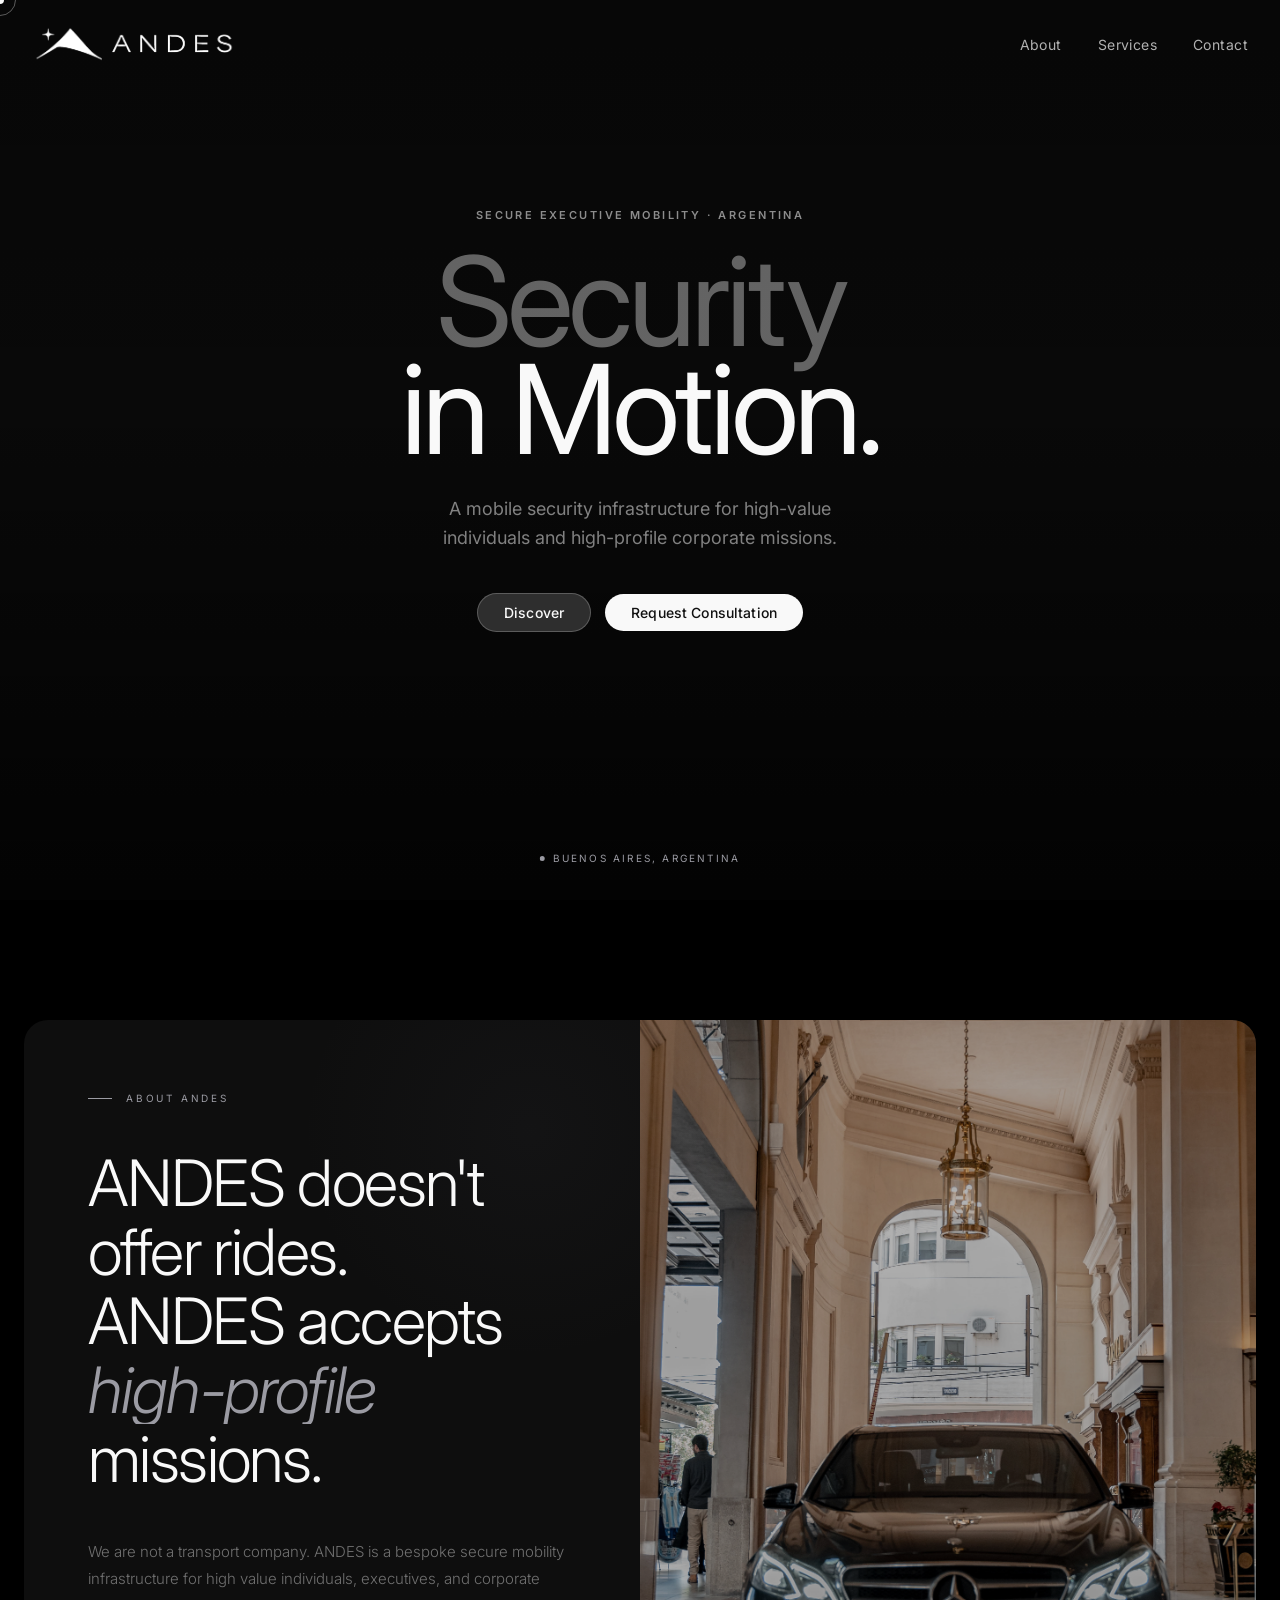
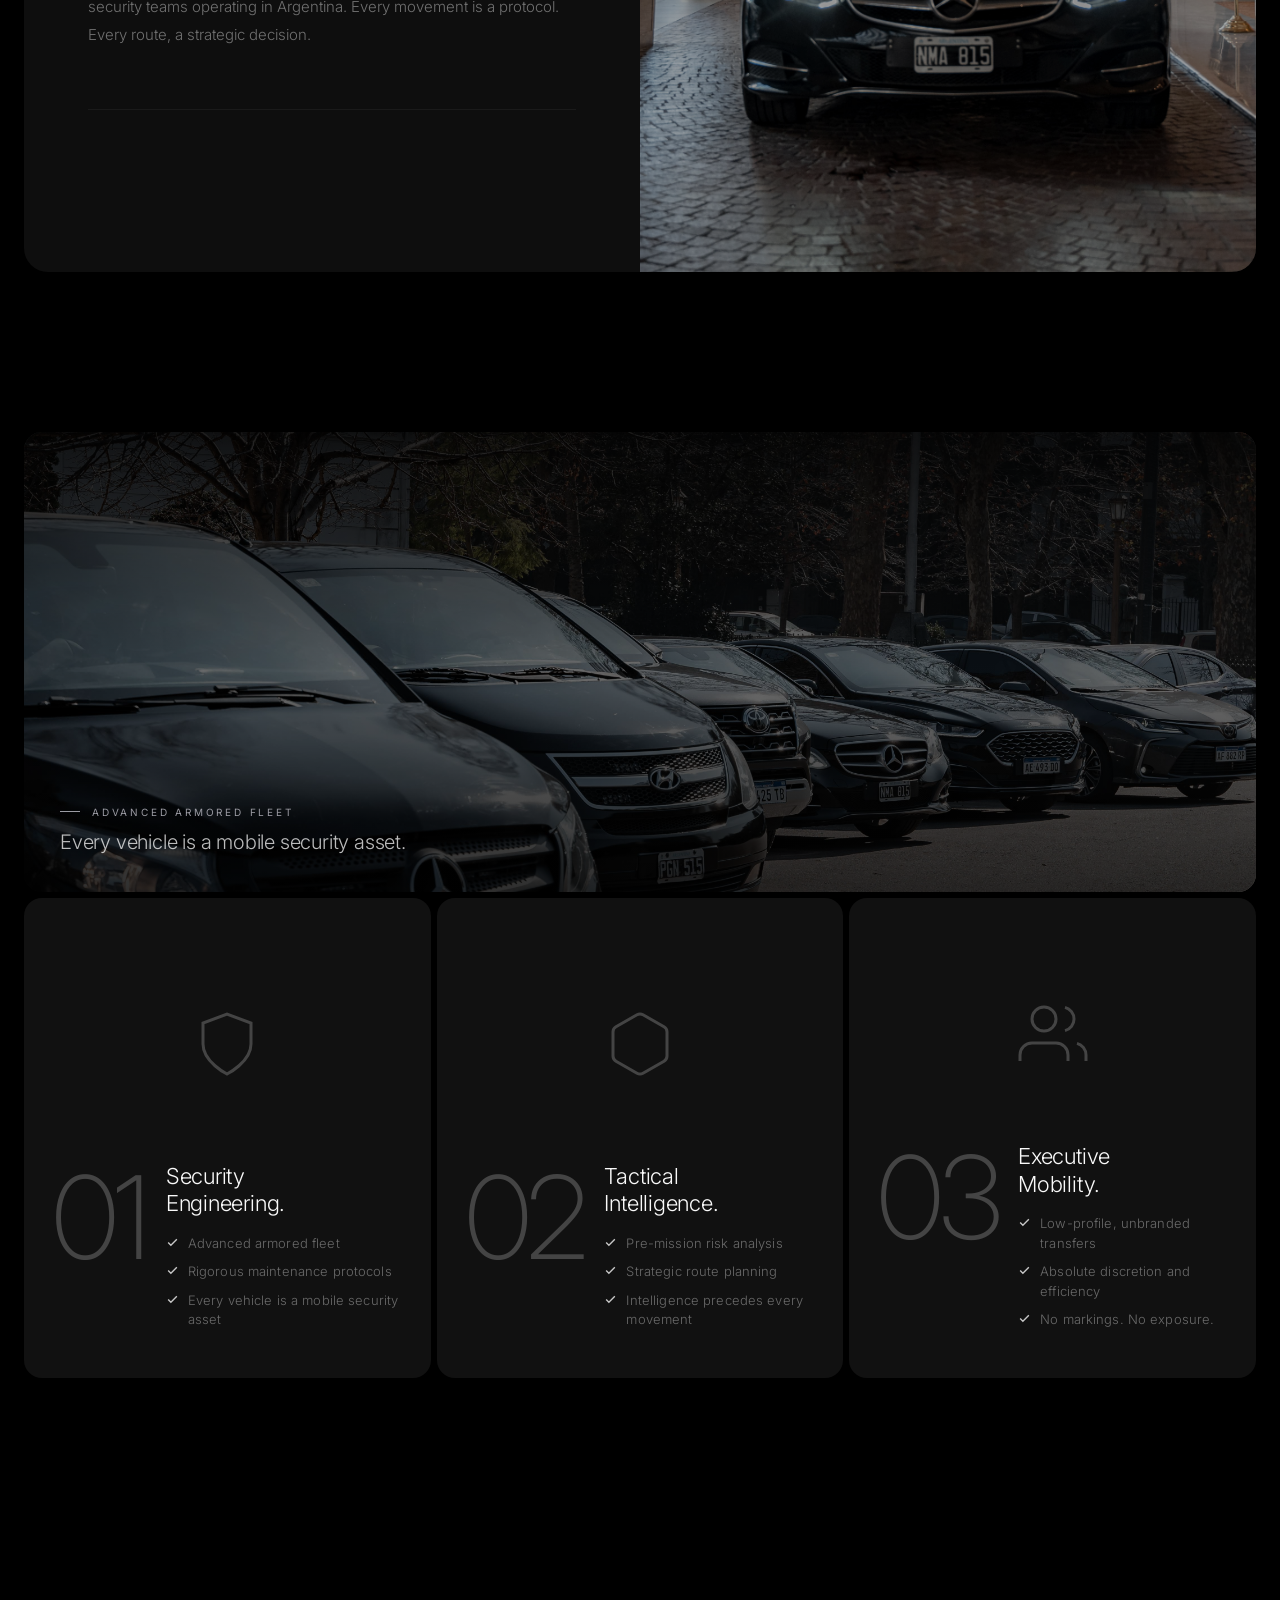
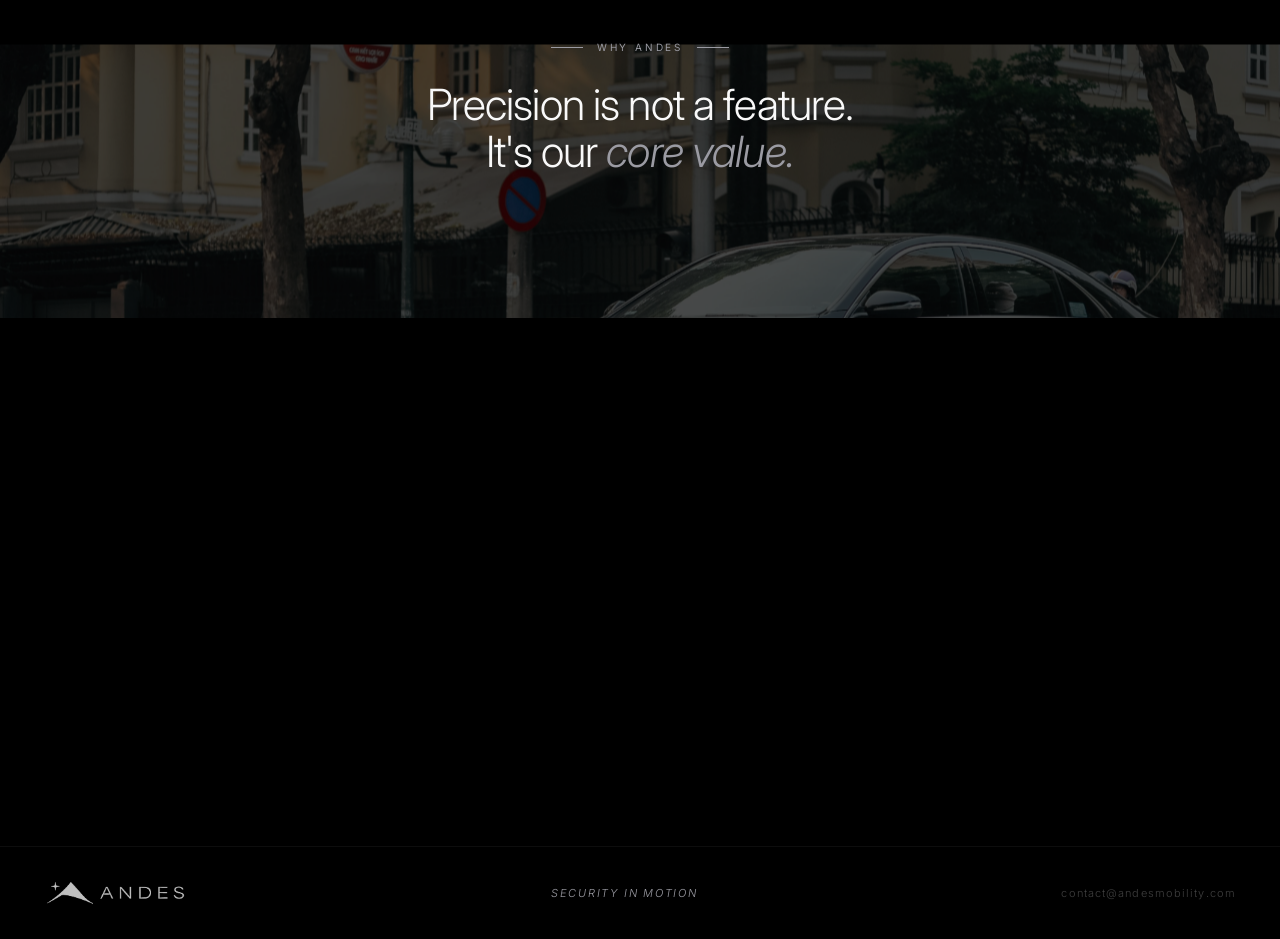
==== commit c5431394: "feat: aplicar rediseño v2 al sitio principal - Actualiza index.html con nueva estructura (hero video" ====
--- a/index.html
+++ b/index.html
@@ -1,286 +1,268 @@
 <!DOCTYPE html>
 <html lang="en">
-
 <head>
   <meta charset="UTF-8" />
   <meta name="viewport" content="width=device-width, initial-scale=1.0" />
   <title>Andes Mobility — Security in Motion</title>
-  <meta name="description"
-    content="Bespoke secure executive mobility and tactical logistics infrastructure for high value individuals and corporations in Argentina." />
+  <meta name="description" content="Bespoke secure executive mobility and tactical logistics infrastructure for high value individuals and corporations in Argentina." />
   <meta name="robots" content="index, follow" />
   <meta property="og:title" content="Andes Mobility — Security in Motion" />
   <meta property="og:description" content="A mobile security infrastructure. Not a transport company." />
   <meta property="og:type" content="website" />
   <link rel="icon" type="image/svg+xml" href="assets/logo/icon.svg" />
+  <link rel="preconnect" href="https://fonts.googleapis.com" />
+  <link rel="preconnect" href="https://fonts.gstatic.com" crossorigin />
+  <link href="https://fonts.googleapis.com/css2?family=Inter:wght@300;400;500;600&display=swap" rel="stylesheet" />
   <link rel="stylesheet" href="css/style.css" />
 </head>
-
 <body>
 
-  <!-- Custom Cursor -->
   <div class="cursor" id="cursor"></div>
-  <div class="cursor-follower" id="cursor-follower"></div>
-
-  <!-- ============================================================
-       [01] NAVIGATION
-  ============================================================ -->
-  <nav class="nav" id="nav">
-    <div class="nav__inner">
-      <a href="#hero" class="nav__logo" aria-label="Andes Mobility Home">
-        <img src="assets/logo/horizontal.svg" alt="Andes Mobility" class="nav__logo-img" />
-      </a>
-      <ul class="nav__links" role="list">
-        <li><a href="#services" class="nav__link">Services</a></li>
-        <li><a href="#about" class="nav__link">About</a></li>
-        <li><a href="#contact" class="nav__link nav__link--cta">Contact</a></li>
-      </ul>
-    </div>
-  </nav>
-
-  <!-- ============================================================
-       [02] HERO
-  ============================================================ -->
-  <section class="hero" id="hero">
-
-    <div class="hero__content">
-      <p class="hero__eyebrow reveal">
-        <span class="eyebrow-line"></span>
-        Secure Executive Mobility &nbsp;·&nbsp; Argentina
+  <div class="cursor-ring" id="cursorRing"></div>
+
+  <!-- ============================================================
+       [01] HERO
+  ============================================================ -->
+  <section class="hero">
+    <video class="hero-video" autoplay muted loop playsinline>
+      <source src="v2/assets_v2/hero.mp4" type="video/mp4">
+    </video>
+    <div class="hero-overlay"></div>
+
+    <nav class="navbar" id="navbar">
+      <div class="navbar-inner">
+        <a href="#" class="nav-brand">
+          <img src="v2/assets_v2/logo_white.png" alt="ANDES" class="nav-logo">
+        </a>
+        <div class="nav-links">
+          <a href="#nosotros" class="nav-link">About</a>
+          <a href="#servicios" class="nav-link">Services</a>
+          <a href="#contacto" class="nav-link">Contact</a>
+        </div>
+        <button class="nav-hamburger" id="menuToggle" aria-label="Menu">
+          <span class="bar"></span>
+          <span class="bar"></span>
+          <span class="bar"></span>
+        </button>
+      </div>
+      <div class="nav-mobile" id="mobileMenu">
+        <a href="#nosotros">About</a>
+        <a href="#servicios">Services</a>
+        <a href="#contacto">Contact</a>
+      </div>
+    </nav>
+
+    <div class="hero-body">
+      <span class="hero-label">Secure Executive Mobility · Argentina</span>
+      <div class="hero-heading">
+        <span class="hero-heading-line">Security</span>
+        <span class="hero-heading-line">in Motion.</span>
+      </div>
+      <p class="hero-subtitle">A mobile security infrastructure for high-value individuals and high-profile corporate missions.</p>
+      <div class="hero-ctas">
+        <a href="#nosotros" class="cta-btn cta-btn-secondary">Discover</a>
+        <a href="#contacto" class="cta-btn cta-btn-primary">Request Consultation</a>
+      </div>
+    </div>
+
+    <div class="location-badge">
+      <div class="location-dot"></div>
+      <span class="location-text">Buenos Aires, Argentina</span>
+    </div>
+  </section>
+
+  <!-- ============================================================
+       [02] ABOUT
+  ============================================================ -->
+  <section class="about" id="nosotros">
+    <div class="about-inner reveal">
+      <div class="about-content">
+        <div class="section-label reveal-left">About ANDES</div>
+        <h2 class="about-heading">
+          <span class="reveal-line"><span class="reveal-line-inner">ANDES doesn't offer rides.</span></span>
+          <span class="reveal-line d1"><span class="reveal-line-inner">ANDES accepts <em>high-profile</em></span></span>
+          <span class="reveal-line d2"><span class="reveal-line-inner">missions.</span></span>
+        </h2>
+        <p class="about-body reveal-up d3">
+          We are not a transport company. ANDES is a bespoke secure mobility infrastructure for high value individuals, executives, and corporate security teams operating in Argentina. Every movement is a protocol. Every route, a strategic decision.
+        </p>
+        <div class="about-values">
+          <div class="value-item reveal-up d3">
+            <span class="value-number">01</span>
+            <span class="value-name">Exclusivity</span>
+          </div>
+          <div class="value-item reveal-up d4">
+            <span class="value-number">02</span>
+            <span class="value-name">Security</span>
+          </div>
+          <div class="value-item reveal-up d5">
+            <span class="value-number">03</span>
+            <span class="value-name">Mobility</span>
+          </div>
+        </div>
+      </div>
+      <div class="about-image">
+        <img src="v2/assets_v2/Global Tour-61.jpg" alt="Executive transport">
+      </div>
+    </div>
+  </section>
+
+  <!-- ============================================================
+       [03] SERVICES
+  ============================================================ -->
+  <section class="services" id="servicios">
+    <div class="services-hero">
+      <img src="v2/assets_v2/Global Tour-154.jpg" alt="ANDES Fleet">
+      <div class="services-hero-overlay">
+        <div class="services-hero-top">
+          <div class="section-label reveal-left">Operational Capabilities</div>
+          <h3 class="services-title">
+            <span class="reveal-line"><span class="reveal-line-inner">Engineered for those</span></span>
+            <span class="reveal-line d1"><span class="reveal-line-inner"><span class="muted">who leave nothing to chance.</span></span></span>
+          </h3>
+        </div>
+        <div class="services-hero-bottom">
+          <span class="services-fleet-label">Advanced Armored Fleet</span>
+          <p class="services-fleet-quote">Every vehicle is a mobile security asset.</p>
+        </div>
+      </div>
+    </div>
+
+    <div class="cards-grid">
+      <div class="card card-feature">
+        <div class="card-icon">
+          <svg viewBox="0 0 24 24"><path d="M12 22s8-4 8-10V5l-8-3-8 3v7c0 6 8 10 8 10z"/></svg>
+        </div>
+        <div class="card-body-row">
+          <div class="card-dec-num">01</div>
+          <div class="card-body">
+            <div class="card-title">Security<br>Engineering.</div>
+            <div class="card-checks">
+              <div class="check-item">
+                <svg class="check-icon" viewBox="0 0 24 24"><polyline points="20 6 9 17 4 12"/></svg>
+                <span class="check-text">Advanced armored fleet</span>
+              </div>
+              <div class="check-item">
+                <svg class="check-icon" viewBox="0 0 24 24"><polyline points="20 6 9 17 4 12"/></svg>
+                <span class="check-text">Rigorous maintenance protocols</span>
+              </div>
+              <div class="check-item">
+                <svg class="check-icon" viewBox="0 0 24 24"><polyline points="20 6 9 17 4 12"/></svg>
+                <span class="check-text">Every vehicle is a mobile security asset</span>
+              </div>
+            </div>
+          </div>
+        </div>
+      </div>
+
+      <div class="card card-feature">
+        <div class="card-icon">
+          <svg viewBox="0 0 24 24"><path d="M21 16V8a2 2 0 0 0-1-1.73l-7-4a2 2 0 0 0-2 0l-7 4A2 2 0 0 0 3 8v8a2 2 0 0 0 1 1.73l7 4a2 2 0 0 0 2 0l7-4A2 2 0 0 0 21 16z"/></svg>
+        </div>
+        <div class="card-body-row">
+          <div class="card-dec-num">02</div>
+          <div class="card-body">
+            <div class="card-title">Tactical<br>Intelligence.</div>
+            <div class="card-checks">
+              <div class="check-item">
+                <svg class="check-icon" viewBox="0 0 24 24"><polyline points="20 6 9 17 4 12"/></svg>
+                <span class="check-text">Pre-mission risk analysis</span>
+              </div>
+              <div class="check-item">
+                <svg class="check-icon" viewBox="0 0 24 24"><polyline points="20 6 9 17 4 12"/></svg>
+                <span class="check-text">Strategic route planning</span>
+              </div>
+              <div class="check-item">
+                <svg class="check-icon" viewBox="0 0 24 24"><polyline points="20 6 9 17 4 12"/></svg>
+                <span class="check-text">Intelligence precedes every movement</span>
+              </div>
+            </div>
+          </div>
+        </div>
+      </div>
+
+      <div class="card card-feature">
+        <div class="card-icon">
+          <svg viewBox="0 0 24 24"><path d="M17 21v-2a4 4 0 0 0-4-4H5a4 4 0 0 0-4 4v2"/><circle cx="9" cy="7" r="4"/><path d="M23 21v-2a4 4 0 0 0-3-3.87M16 3.13a4 4 0 0 1 0 7.75"/></svg>
+        </div>
+        <div class="card-body-row">
+          <div class="card-dec-num">03</div>
+          <div class="card-body">
+            <div class="card-title">Executive<br>Mobility.</div>
+            <div class="card-checks">
+              <div class="check-item">
+                <svg class="check-icon" viewBox="0 0 24 24"><polyline points="20 6 9 17 4 12"/></svg>
+                <span class="check-text">Low-profile, unbranded transfers</span>
+              </div>
+              <div class="check-item">
+                <svg class="check-icon" viewBox="0 0 24 24"><polyline points="20 6 9 17 4 12"/></svg>
+                <span class="check-text">Absolute discretion and efficiency</span>
+              </div>
+              <div class="check-item">
+                <svg class="check-icon" viewBox="0 0 24 24"><polyline points="20 6 9 17 4 12"/></svg>
+                <span class="check-text">No markings. No exposure.</span>
+              </div>
+            </div>
+          </div>
+        </div>
+      </div>
+    </div>
+  </section>
+
+  <!-- ============================================================
+       [04] QUOTE STRIP
+  ============================================================ -->
+  <section class="quote-strip">
+    <div class="quote-strip-bg" id="quoteBg"></div>
+    <div class="quote-strip-content">
+      <span class="quote-line reveal-up">Why ANDES</span>
+      <p class="quote-text">
+        <span class="reveal-line d1"><span class="reveal-line-inner">Precision is not a feature.</span></span>
+        <span class="reveal-line d2"><span class="reveal-line-inner">It's our <em>core value.</em></span></span>
       </p>
-      <h1 class="hero__title reveal">
-        Security<br />in Motion.
-      </h1>
-      <p class="hero__sub reveal">
-        A mobile security infrastructure for high-value<br />
-        individuals and high-profile corporate missions.
-      </p>
-      <a href="#contact" class="btn btn--outline reveal" id="hero-cta">
-        Request consultation
-        <span class="btn__arrow">→</span>
-      </a>
-    </div>
-    <div class="hero__scroll-indicator" aria-hidden="true">
-      <div class="hero__scroll-line"></div>
-      <span class="hero__scroll-text">SCROLL</span>
-    </div>
-  </section>
-
-  <!-- ============================================================
-       [03] BRAND STATEMENT / ABOUT
-  ============================================================ -->
-  <section class="statement" id="about">
-    <div class="statement__inner">
-      <span class="section-kicker reveal">About ANDES</span>
-      <blockquote class="statement__quote reveal">
-        ANDES doesn't offer rides.<br />
-        ANDES accepts high-profile missions.
-      </blockquote>
-      <div class="statement__divider reveal"></div>
-      <p class="statement__body reveal">
-        We are not a transport company. ANDES is a bespoke secure mobility
-        infrastructure for high value individuals, executives, and corporate
-        security teams operating in Argentina. Every movement is a protocol.
-        Every route, a strategic decision.
-      </p>
-      <div class="statement__values reveal">
-        <div class="value-item">
-          <span class="value-item__num">I</span>
-          <div class="value-item__rule"></div>
-          <span class="value-item__label">Exclusivity</span>
-        </div>
-        <div class="value-item">
-          <span class="value-item__num">II</span>
-          <div class="value-item__rule"></div>
-          <span class="value-item__label">Security</span>
-        </div>
-        <div class="value-item">
-          <span class="value-item__num">III</span>
-          <div class="value-item__rule"></div>
-          <span class="value-item__label">Mobility</span>
-        </div>
-      </div>
-    </div>
-
-  </section>
-
-  <!-- ============================================================
-       [04] SERVICES
-  ============================================================ -->
-  <section class="services" id="services">
-    <div class="services__inner">
-      <div class="services__header">
-        <span class="section-kicker reveal">Our Pillars</span>
-        <h2 class="services__title reveal">
-          Operational<br />Capabilities.
+    </div>
+  </section>
+
+  <!-- ============================================================
+       [05] CONTACT
+  ============================================================ -->
+  <section class="contact" id="contacto">
+    <div class="contact-inner">
+      <div class="reveal">
+        <div class="section-label reveal-left">Contact</div>
+        <h2 class="contact-heading">
+          <span class="reveal-line"><span class="reveal-line-inner">Request a</span></span>
+          <span class="reveal-line d1"><span class="reveal-line-inner"><em>Consultation.</em></span></span>
         </h2>
-      </div>
-      <div class="services__list">
-
-        <article class="service-item reveal" data-index="01">
-          <div class="service-item__num">01</div>
-          <div class="service-item__content">
-            <h3 class="service-item__title">Security Engineering</h3>
-            <p class="service-item__desc">Advanced armored fleet and rigorous maintenance protocols. Every vehicle is a
-              mobile security asset.</p>
-          </div>
-          <div class="service-item__arrow">→</div>
-        </article>
-
-        <article class="service-item reveal" data-index="02">
-          <div class="service-item__num">02</div>
-          <div class="service-item__content">
-            <h3 class="service-item__title">Tactical Intelligence</h3>
-            <p class="service-item__desc">Pre-mission risk analysis and route planning to eliminate exposure.
-              Intelligence precedes every movement.</p>
-          </div>
-          <div class="service-item__arrow">→</div>
-        </article>
-
-        <article class="service-item reveal" data-index="03">
-          <div class="service-item__num">03</div>
-          <div class="service-item__content">
-            <h3 class="service-item__title">Strategic Operations</h3>
-            <p class="service-item__desc">Emergency protocols and coordinated rapid response systems. Prepared for every
-              contingency.</p>
-          </div>
-          <div class="service-item__arrow">→</div>
-        </article>
-
-        <article class="service-item reveal" data-index="04">
-          <div class="service-item__num">04</div>
-          <div class="service-item__content">
-            <h3 class="service-item__title">Executive Mobility</h3>
-            <p class="service-item__desc">Low-profile transfers with absolute discretion and efficiency. No markings. No
-              exposure.</p>
-          </div>
-          <div class="service-item__arrow">→</div>
-        </article>
-
-        <article class="service-item reveal" data-index="05">
-          <div class="service-item__num">05</div>
-          <div class="service-item__content">
-            <h3 class="service-item__title">Strategic Partnerships</h3>
-            <p class="service-item__desc">A vetted network of specialized operators — private aviation, armored vehicle
-              manufacturers, tactical security firms, and logistics providers — seamlessly integrated to deliver
-              end-to-end mission coverage.</p>
-          </div>
-          <div class="service-item__arrow">→</div>
-        </article>
-
-      </div>
-    </div>
-
-  </section>
-
-  <!-- ============================================================
-       [05] DIFFERENTIALS / WHY ANDES
-  ============================================================ -->
-  <section class="why" id="why">
-    <div class="why__inner">
-      <div class="why__left">
-        <span class="section-kicker reveal">Why ANDES</span>
-        <h2 class="why__title reveal">
-          Precision is<br />not a feature.<br />
-          It's our core value.
-        </h2>
-        <p class="why__body reveal">
-          Our team carries military and special forces backgrounds.
-          Every mission is preceded by tactical intelligence gathering.
-          Nothing is improvised. Nothing is left to chance.
-        </p>
-      </div>
-      <div class="why__right">
-        <div class="why-attr reveal">
-          <h4 class="why-attr__title">Low Profile</h4>
-          <div class="why-attr__rule"></div>
-          <p class="why-attr__desc">Invisible by design. No branding, no markings, no trace.</p>
-        </div>
-        <div class="why-attr reveal">
-          <h4 class="why-attr__title">Full Integration</h4>
-          <div class="why-attr__rule"></div>
-          <p class="why-attr__desc">From private aviation to secured destination. Seamless.</p>
-        </div>
-        <div class="why-attr reveal">
-          <h4 class="why-attr__title">Intelligence First</h4>
-          <div class="why-attr__rule"></div>
-          <p class="why-attr__desc">Every route is analyzed and validated before execution.</p>
-        </div>
-        <div class="why-attr reveal">
-          <h4 class="why-attr__title">24/7 Protocols</h4>
-          <div class="why-attr__rule"></div>
-          <p class="why-attr__desc">Continuous availability for active missions. Always on.</p>
-        </div>
-      </div>
-    </div>
-  </section>
-
-  <!-- ============================================================
-       [06] CONTACT
-  ============================================================ -->
-  <section class="contact" id="contact">
-    <div class="contact__inner">
-      <div class="contact__header">
-        <span class="section-kicker reveal">Confidential Inquiries</span>
-        <h2 class="contact__title reveal">
-          Request a<br />Consultation.
-        </h2>
-        <p class="contact__sub reveal">
-          All communications are handled with complete discretion.<br />
-          No automated responses.
-        </p>
-      </div>
-
-      <form class="contact__form reveal" id="contact-form" novalidate>
-        <div class="form-field">
-          <label class="form-field__label" for="field-name">Name / Organization</label>
-          <input class="form-field__input" type="text" id="field-name" name="name"
-            placeholder="Your name or organization" autocomplete="off" />
-        </div>
-        <div class="form-field">
-          <label class="form-field__label" for="field-contact">Contact Method</label>
-          <input class="form-field__input" type="text" id="field-contact" name="contact"
-            placeholder="Email or phone number" autocomplete="off" />
-        </div>
-        <div class="form-field">
-          <label class="form-field__label" for="field-context">Mission Context</label>
-          <textarea class="form-field__input form-field__textarea" id="field-context" name="context"
-            placeholder="Brief context — optional" rows="3"></textarea>
-        </div>
-        <button class="form__submit" type="submit" id="form-submit">
-          <span class="form__submit-text">Request Consultation</span>
-          <span class="form__submit-arrow">→</span>
-        </button>
-      </form>
-
-      <div class="contact__info reveal">
-        <span>Buenos Aires, Argentina</span>
-        <span class="contact__info-dot">·</span>
-        <a href="mailto:contact@andesmobility.com" class="contact__info-link">contact@andesmobility.com</a>
-      </div>
-    </div>
-  </section>
-
-  <!-- ============================================================
-       [07] FOOTER
+        <p class="contact-sub reveal-up d2">All communications are handled with complete discretion. No automated responses.</p>
+      </div>
+      <div class="reveal">
+        <form class="contact-form" id="contact-form">
+          <input type="text" class="form-field reveal-up d2" placeholder="Name / Organization" name="name">
+          <input type="text" class="form-field reveal-up d3" placeholder="Contact Method" name="contact">
+          <textarea class="form-field reveal-up d4" placeholder="Mission Context" name="context"></textarea>
+          <button class="form-submit reveal-up d5" type="submit" id="form-submit">
+            <span class="submit-text">Request Consultation</span>
+            <span class="submit-circle">
+              <svg viewBox="0 0 24 24"><line x1="5" y1="12" x2="19" y2="12"/><polyline points="12 5 19 12 12 19"/></svg>
+            </span>
+          </button>
+        </form>
+      </div>
+    </div>
+  </section>
+
+  <!-- ============================================================
+       [06] FOOTER
   ============================================================ -->
   <footer class="footer">
-    <div class="footer__inner">
-      <div class="footer__logo">
-        <img src="assets/logo/large-h.svg" alt="Andes Mobility" class="footer__logo-img" />
-      </div>
-      <div class="footer__center">
-        <p class="footer__tagline">Security in Motion</p>
-      </div>
-      <div class="footer__right">
-        <p class="footer__copy">© 2025 Andes Mobility.<br />All rights reserved.</p>
-      </div>
-    </div>
-    <div class="footer__bottom">
-      <div class="footer__bottom-line"></div>
-    </div>
+    <div class="footer-logo">
+      <img src="v2/assets_v2/logo_white.png" alt="ANDES">
+    </div>
+    <span class="footer-tagline">Security in motion</span>
+    <span class="footer-url">contact@andesmobility.com</span>
   </footer>
 
   <script src="js/main.js"></script>
 </body>
-
-</html>+</html>
--- a/css/style.css
+++ b/css/style.css
@@ -2,1057 +2,877 @@
    ANDES MOBILITY — Main Stylesheet
    ============================================================ */
 
-/* ── FONTS ─────────────────────────────────────────────────── */
-@font-face {
-  font-family: 'Area Inktrap Extended';
-  src: url('../assets/fonts/Area_Inktrap_Extended_Black.otf') format('opentype');
-  font-weight: 900;
-  font-display: swap;
-}
-
-@font-face {
-  font-family: 'Area Inktrap Extended';
-  src: url('../assets/fonts/Area_Inktrap_Extended_Bold.otf') format('opentype');
-  font-weight: 700;
-  font-display: swap;
-}
-
-@font-face {
-  font-family: 'Area Inktrap Extended';
-  src: url('../assets/fonts/Area_Inktrap_Extended_Regular.otf') format('opentype');
-  font-weight: 400;
-  font-display: swap;
-}
-
-@font-face {
-  font-family: 'Acumin Pro';
-  src: url('../assets/fonts/Acumin-RPro.otf') format('opentype');
-  font-weight: 400;
-  font-display: swap;
-}
-
-@font-face {
-  font-family: 'Acumin Pro';
-  src: url('../assets/fonts/Acumin-BdPro.otf') format('opentype');
-  font-weight: 700;
-  font-display: swap;
-}
-
-@font-face {
-  font-family: 'Acumin Pro';
-  src: url('../assets/fonts/Acumin-ItPro.otf') format('opentype');
-  font-weight: 400;
-  font-style: italic;
-  font-display: swap;
-}
-
-@font-face {
-  font-family: 'Acumin Pro';
-  src: url('../assets/fonts/Acumin-BdItPro.otf') format('opentype');
-  font-weight: 700;
-  font-style: italic;
-  font-display: swap;
-}
-
 /* ── TOKENS ─────────────────────────────────────────────────── */
 :root {
-  /* Colors */
-  --c-base: #181818;
-  --c-surface: #1f1f1f;
-  --c-accent: #6b6b7a;
-  --c-accent-mid: #9898a6;
-  --c-text: #E2E2E2;
-  --c-text-sub: #F0F0F0;
-  --c-muted: #7a7a88;
-  --c-border: rgba(220, 220, 220, 0.13);
-  --c-border-hover: rgba(220, 220, 220, 0.65);
-
-  /* Typography */
-  --font-display: 'Area Inktrap Extended', 'Helvetica Neue', sans-serif;
-  --font-body: 'Acumin Pro', 'Helvetica Neue', sans-serif;
-
-  /* Type scale */
-  --text-hero: clamp(3.5rem, 9vw, 8rem);
-  --text-title: clamp(2.2rem, 5vw, 4rem);
-  --text-subtitle: clamp(1rem, 2vw, 1.35rem);
-  --text-body: 1rem;
-  --text-small: 0.85rem;
-  --text-micro: 0.68rem;
-
-  /* Spacing */
-  --nav-h: 80px;
-  --section-pad: clamp(6rem, 12vw, 10rem);
-  --inner-max: 1200px;
-  --inner-pad: clamp(1.5rem, 5vw, 4rem);
-
-  /* Motion */
-  --ease-out: cubic-bezier(0.16, 1, 0.3, 1);
-  --ease-standard: cubic-bezier(0.4, 0, 0.2, 1);
-  --dur-fast: 0.3s;
-  --dur-med: 0.6s;
-  --dur-slow: 1.1s;
+  --dark: #191919;
+  --dark-2: #474747;
+  --blue: #585866;
+  --blue-2: #797985;
+  --blue-3: #9B9BA3;
+  --light-1: #C7C7C7;
+  --light-2: #D8D8D8;
+  --light-3: #E9E9E9;
+  --white: #F9F9F9;
 }
 
 /* ── RESET & BASE ───────────────────────────────────────────── */
-*,
-*::before,
-*::after {
-  box-sizing: border-box;
+*, *::before, *::after {
   margin: 0;
   padding: 0;
-}
-
-html {
-  scroll-behavior: smooth;
-  font-size: 16px;
-  -webkit-font-smoothing: antialiased;
-  -moz-osx-font-smoothing: grayscale;
-}
+  box-sizing: border-box;
+}
+
+html { scroll-behavior: smooth; }
 
 body {
-  background-color: var(--c-base);
-  color: var(--c-text);
-  font-family: var(--font-body);
-  font-weight: 400;
-  line-height: 1.6;
+  background: #000;
+  color: var(--white);
+  font-family: 'Inter', sans-serif;
   overflow-x: hidden;
   cursor: none;
 }
 
-a {
-  color: inherit;
-  text-decoration: none;
-}
-
-img {
-  display: block;
-  max-width: 100%;
-}
-
-ul {
-  list-style: none;
+a { text-decoration: none; color: inherit; }
+img { display: block; max-width: 100%; }
+
+/* ── SELECTION ──────────────────────────────────────────────── */
+::selection {
+  background: var(--blue);
+  color: var(--white);
 }
 
 /* ── CUSTOM CURSOR ──────────────────────────────────────────── */
 .cursor {
+  position: fixed;
   width: 8px;
   height: 8px;
-  background: var(--c-text);
+  background: var(--white);
   border-radius: 50%;
-  position: fixed;
-  top: 0;
-  left: 0;
   pointer-events: none;
   z-index: 9999;
   transform: translate(-50%, -50%);
-  transition: transform 0.1s ease, background 0.2s ease, width 0.3s var(--ease-out), height 0.3s var(--ease-out);
-  mix-blend-mode: difference;
-}
-
-.cursor-follower {
+  transition: width 0.3s, height 0.3s;
+}
+
+.cursor-ring {
+  position: fixed;
   width: 32px;
   height: 32px;
-  border: 1px solid rgba(199, 199, 199, 0.4);
+  border: 1px solid rgba(249,249,249,0.35);
   border-radius: 50%;
-  position: fixed;
-  top: 0;
-  left: 0;
   pointer-events: none;
   z-index: 9998;
   transform: translate(-50%, -50%);
-  transition: transform 0.18s var(--ease-out), width 0.4s var(--ease-out), height 0.4s var(--ease-out), opacity 0.3s;
-}
-
-body.cursor-hover .cursor {
-  width: 12px;
-  height: 12px;
-}
-
-body.cursor-hover .cursor-follower {
-  width: 48px;
-  height: 48px;
-  border-color: rgba(199, 199, 199, 0.2);
-}
-
-/* ── SCROLL REVEAL ──────────────────────────────────────────── */
+  transition: width 0.3s, height 0.3s, opacity 0.3s;
+}
+
+/* ── SCROLL REVEALS ─────────────────────────────────────────── */
 .reveal {
   opacity: 0;
   transform: translateY(28px);
-  transition: opacity var(--dur-slow) var(--ease-out),
-    transform var(--dur-slow) var(--ease-out);
-}
-
-.reveal.visible {
-  opacity: 1;
-  transform: translateY(0);
-}
-
-/* Stagger children */
-.reveal:nth-child(2) {
-  transition-delay: 0.1s;
-}
-
-.reveal:nth-child(3) {
-  transition-delay: 0.2s;
-}
-
-.reveal:nth-child(4) {
-  transition-delay: 0.3s;
-}
-
-.reveal:nth-child(5) {
-  transition-delay: 0.4s;
-}
-
-/* ── SHARED UTILS ───────────────────────────────────────────── */
-.section-kicker {
-  display: inline-block;
-  font-family: var(--font-body);
-  font-size: var(--text-micro);
+  transition: opacity 0.9s cubic-bezier(0.16,1,0.3,1), transform 0.9s cubic-bezier(0.16,1,0.3,1);
+}
+.reveal.visible { opacity: 1; transform: translateY(0); }
+
+.reveal-left {
+  opacity: 0;
+  transform: translateX(-28px);
+  transition: opacity 0.85s cubic-bezier(0.16,1,0.3,1), transform 0.85s cubic-bezier(0.16,1,0.3,1);
+}
+.reveal-left.visible { opacity: 1; transform: translateX(0); }
+
+.reveal-up {
+  opacity: 0;
+  transform: translateY(22px);
+  transition: opacity 0.85s cubic-bezier(0.16,1,0.3,1), transform 0.85s cubic-bezier(0.16,1,0.3,1);
+}
+.reveal-up.visible { opacity: 1; transform: translateY(0); }
+
+.reveal-line {
+  display: block;
+  overflow: hidden;
+  line-height: 1.08;
+}
+.reveal-line-inner {
+  display: block;
+  transform: translateY(108%);
+  transition: transform 1s cubic-bezier(0.16,1,0.3,1);
+}
+.reveal-line.visible .reveal-line-inner { transform: translateY(0); }
+
+/* Stagger delays */
+.d1 { transition-delay: 0.09s !important; }
+.d2 { transition-delay: 0.18s !important; }
+.d3 { transition-delay: 0.27s !important; }
+.d4 { transition-delay: 0.36s !important; }
+.d5 { transition-delay: 0.45s !important; }
+.d6 { transition-delay: 0.54s !important; }
+
+/* ── SHARED ─────────────────────────────────────────────────── */
+.section-label {
+  font-size: 10px;
+  letter-spacing: 0.28em;
+  text-transform: uppercase;
+  color: var(--blue-3);
+  margin-bottom: 44px;
+  display: flex;
+  align-items: center;
+  gap: 14px;
   font-weight: 400;
+}
+.section-label::before {
+  content: '';
+  display: block;
+  width: 24px;
+  height: 1px;
+  background: var(--blue-3);
+  flex-shrink: 0;
+}
+
+/* ============================================================
+   [01] HERO
+   ============================================================ */
+.hero {
+  height: 100vh;
+  min-height: 640px;
+  position: relative;
+  overflow: hidden;
+  background: #0a0a0a;
+}
+
+.hero-video {
+  position: absolute;
+  inset: 0;
+  width: 100%;
+  height: 100%;
+  object-fit: cover;
+  z-index: 0;
+}
+
+.hero-overlay {
+  position: absolute;
+  inset: 0;
+  background: linear-gradient(to bottom, rgba(0,0,0,0.32) 0%, rgba(0,0,0,0.12) 45%, rgba(0,0,0,0.72) 100%);
+  z-index: 1;
+  pointer-events: none;
+}
+
+/* Navbar */
+.navbar {
+  position: fixed;
+  top: 0; left: 0; right: 0;
+  z-index: 100;
+  transition: background 0.5s ease, backdrop-filter 0.5s ease, border-color 0.5s ease;
+  border-bottom: 1px solid transparent;
+}
+
+.navbar.scrolled {
+  background: rgba(18, 20, 28, 0.58);
+  backdrop-filter: blur(22px) saturate(160%);
+  -webkit-backdrop-filter: blur(22px) saturate(160%);
+  border-color: rgba(255,255,255,0.07);
+}
+
+.navbar-inner {
+  max-width: 1280px;
+  margin: 0 auto;
+  padding: 24px 32px;
+  display: flex;
+  align-items: center;
+  justify-content: space-between;
+  transition: padding 0.45s ease;
+}
+
+.navbar.scrolled .navbar-inner {
+  padding-top: 14px;
+  padding-bottom: 14px;
+}
+
+.nav-brand {
+  cursor: none;
+  display: flex;
+  align-items: center;
+}
+
+.nav-logo {
+  height: 40px;
+  width: auto;
+}
+
+.nav-links {
+  display: flex;
+  align-items: center;
+  gap: 36px;
+}
+
+.nav-link {
+  font-size: 14px;
+  font-weight: 400;
+  color: rgba(249,249,249,0.7);
+  transition: color 0.2s;
+  cursor: none;
+  letter-spacing: 0.03em;
+}
+.nav-link:hover { color: var(--white); }
+
+.nav-hamburger {
+  display: none;
+  flex-direction: column;
+  justify-content: center;
+  gap: 5px;
+  background: none;
+  border: none;
+  cursor: none;
+  padding: 4px;
+  width: 32px;
+  height: 32px;
+}
+
+.nav-hamburger .bar {
+  display: block;
+  width: 22px;
+  height: 1.5px;
+  background: var(--white);
+  transition: all 0.3s ease;
+}
+
+.nav-hamburger.open .bar:nth-child(1) { transform: translateY(6.5px) rotate(45deg); }
+.nav-hamburger.open .bar:nth-child(2) { opacity: 0; transform: scaleX(0); }
+.nav-hamburger.open .bar:nth-child(3) { transform: translateY(-6.5px) rotate(-45deg); }
+
+.nav-mobile {
+  display: none;
+  position: absolute;
+  top: calc(100% + 8px);
+  left: 16px;
+  right: 16px;
+  background: rgba(255,255,255,0.95);
+  backdrop-filter: blur(20px);
+  -webkit-backdrop-filter: blur(20px);
+  border-radius: 16px;
+  padding: 8px 0;
+  box-shadow: 0 12px 40px rgba(0,0,0,0.25);
+  z-index: 30;
+}
+.nav-mobile.open { display: block; }
+
+.nav-mobile a {
+  display: block;
+  padding: 13px 24px;
+  font-size: 15px;
+  font-weight: 500;
+  color: #1a1a1a;
+  transition: color 0.2s;
+  letter-spacing: 0.01em;
+  cursor: none;
+}
+.nav-mobile a:hover { color: #555; }
+
+/* Hero body */
+.hero-body {
+  position: absolute;
+  inset: 0;
+  z-index: 10;
+  display: flex;
+  align-items: center;
+  justify-content: center;
+  flex-direction: column;
+  text-align: center;
+  padding: 0 24px;
+  margin-top: -60px;
+}
+
+.hero-label {
+  font-size: 11px;
+  font-weight: 600;
   letter-spacing: 0.22em;
   text-transform: uppercase;
-  color: var(--c-muted);
-  margin-bottom: 1.5rem;
-}
-
-/* ── BTN ────────────────────────────────────────────────────── */
-.btn {
+  color: rgba(249,249,249,0.55);
+  margin-bottom: 22px;
+  opacity: 0;
+  animation: fadeUp 0.8s ease 0.3s forwards;
+}
+
+.hero-heading {
+  margin-bottom: 28px;
+  opacity: 0;
+  animation: fadeUp 0.9s ease 0.5s forwards;
+}
+
+.hero-heading-line {
+  display: block;
+  font-size: clamp(60px, 11vw, 124px);
+  font-weight: 400;
+  letter-spacing: -0.04em;
+  line-height: 0.92;
+}
+
+.hero-heading-line:first-child { color: rgba(249,249,249,0.38); }
+.hero-heading-line:last-child  { color: var(--white); margin-top: -0.05em; }
+
+.hero-subtitle {
+  font-size: clamp(15px, 1.8vw, 18px);
+  font-weight: 400;
+  color: rgba(249,249,249,0.5);
+  margin-bottom: 40px;
+  max-width: 420px;
+  line-height: 1.65;
+  opacity: 0;
+  animation: fadeUp 0.9s ease 0.7s forwards;
+}
+
+.hero-ctas {
+  display: flex;
+  gap: 14px;
+  justify-content: center;
+  align-items: center;
+  opacity: 0;
+  animation: fadeUp 0.9s ease 0.9s forwards;
+  flex-wrap: wrap;
+}
+
+.cta-btn {
+  padding: 10px 26px;
+  border-radius: 100px;
+  font-size: 14px;
+  font-weight: 500;
+  font-family: 'Inter', sans-serif;
+  transition: background-color 0.25s, opacity 0.25s;
+  cursor: none;
   display: inline-flex;
   align-items: center;
-  gap: 0.75rem;
-  font-family: var(--font-body);
-  font-size: var(--text-small);
-  font-weight: 700;
-  letter-spacing: 0.12em;
+  letter-spacing: 0.01em;
+  border: none;
+}
+
+.cta-btn-secondary {
+  background: rgba(255,255,255,0.16);
+  color: var(--white);
+  border: 1px solid rgba(255,255,255,0.22);
+  backdrop-filter: blur(8px);
+  -webkit-backdrop-filter: blur(8px);
+}
+.cta-btn-secondary:hover { background: rgba(255,255,255,0.26); }
+
+.cta-btn-primary { background: var(--white); color: #111; }
+.cta-btn-primary:hover { opacity: 0.9; }
+
+.location-badge {
+  position: absolute;
+  bottom: 36px;
+  left: 50%;
+  transform: translateX(-50%);
+  display: flex;
+  align-items: center;
+  gap: 8px;
+  z-index: 10;
+  opacity: 0;
+  animation: fadeIn 0.8s ease 1.2s forwards;
+}
+
+.location-dot {
+  width: 5px;
+  height: 5px;
+  border-radius: 50%;
+  background: var(--blue-3);
+  animation: pulse 2.5s ease-in-out infinite;
+}
+
+.location-text {
+  font-size: 10px;
+  letter-spacing: 0.22em;
   text-transform: uppercase;
-  padding: 1rem 2rem;
-  transition: background var(--dur-fast) var(--ease-standard),
-    color var(--dur-fast) var(--ease-standard),
-    border-color var(--dur-fast) var(--ease-standard);
-  cursor: none;
-}
-
-.btn--outline {
-  border: 1px solid var(--c-text);
-  color: var(--c-text);
-  background: transparent;
-}
-
-.btn--outline:hover {
-  background: var(--c-text);
-  color: var(--c-base);
-}
-
-.btn__arrow {
-  transition: transform var(--dur-fast) var(--ease-out);
-}
-
-.btn--outline:hover .btn__arrow {
-  transform: translateX(5px);
+  color: var(--blue-3);
+  font-weight: 400;
 }
 
 /* ============================================================
-   [01] NAV
+   [02] ABOUT
    ============================================================ */
-.nav {
-  position: fixed;
-  top: 0;
-  left: 0;
-  right: 0;
-  z-index: 100;
-  padding: 0 var(--inner-pad);
-  height: var(--nav-h);
-  display: flex;
-  align-items: center;
-  transition: background var(--dur-med) ease, backdrop-filter var(--dur-med) ease,
-    border-color var(--dur-fast) ease;
-  border-bottom: 1px solid transparent;
-}
-
-.nav.scrolled {
-  background: rgba(25, 25, 25, 0.88);
-  backdrop-filter: blur(16px);
-  -webkit-backdrop-filter: blur(16px);
-  border-bottom-color: var(--c-border);
-}
-
-.nav__inner {
-  max-width: var(--inner-max);
-  width: 100%;
+.about {
+  background: #000;
+  padding: 120px 24px;
+}
+
+.about-inner {
+  background: #0e0e0e;
+  border-radius: 24px;
+  max-width: 1600px;
   margin: 0 auto;
-  display: flex;
-  align-items: center;
-  justify-content: space-between;
-}
-
-.nav__logo {
-  display: flex;
-  align-items: center;
-}
-
-.nav__logo-img {
-  height: 22px;
-  width: auto;
-}
-
-.nav__links {
-  display: flex;
-  align-items: center;
-  gap: 2.5rem;
-}
-
-.nav__link {
-  font-family: var(--font-body);
-  font-size: 0.75rem;
-  font-weight: 400;
-  letter-spacing: 0.18em;
-  text-transform: uppercase;
-  color: var(--c-accent-mid);
   position: relative;
-  transition: color var(--dur-fast) ease;
-}
-
-.nav__link::after {
+  overflow: hidden;
+  display: grid;
+  grid-template-columns: 1fr 1fr;
+}
+
+.about-content {
+  padding: 72px 64px;
+  position: relative;
+  z-index: 1;
+}
+
+.about-content::before {
   content: '';
   position: absolute;
-  bottom: -3px;
-  left: 0;
-  width: 0;
-  height: 1px;
-  background: var(--c-text);
-  transition: width var(--dur-fast) var(--ease-out);
-}
-
-.nav__link:hover {
-  color: var(--c-text);
-}
-
-.nav__link:hover::after {
+  top: -120px; right: -120px;
+  width: 460px; height: 460px;
+  border-radius: 50%;
+  background: radial-gradient(circle, rgba(88,88,102,0.07) 0%, transparent 70%);
+  pointer-events: none;
+}
+
+.about-image {
+  position: relative;
+  overflow: hidden;
+  min-height: 480px;
+}
+
+.about-image img {
   width: 100%;
-}
-
-.nav__link--cta {
-  font-size: 0.75rem;
-  color: var(--c-text);
-  border: 1px solid var(--c-border);
-  padding: 0.55rem 1.2rem;
-  transition: background var(--dur-fast) ease, color var(--dur-fast) ease, border-color var(--dur-fast) ease;
-}
-
-.nav__link--cta::after {
-  display: none;
-}
-
-.nav__link--cta:hover {
-  background: var(--c-text);
-  color: var(--c-base);
-  border-color: var(--c-text);
+  height: 100%;
+  object-fit: cover;
+  object-position: 50% 72%;
+  filter: brightness(0.72) grayscale(15%);
+  transition: transform 1.2s cubic-bezier(0.16,1,0.3,1);
+}
+
+.about-inner:hover .about-image img { transform: scale(1.04); }
+
+.about-heading {
+  font-size: clamp(35px, 5vw, 69px);
+  font-weight: 300;
+  line-height: 1.05;
+  letter-spacing: -0.025em;
+  color: var(--white);
+  margin-bottom: 44px;
+}
+
+.about-heading em {
+  font-style: italic;
+  color: var(--blue-3);
+}
+
+.about-body {
+  font-size: 15px;
+  font-weight: 300;
+  line-height: 1.85;
+  color: rgba(249,249,249,0.42);
+  max-width: 560px;
+}
+
+.about-values {
+  display: flex;
+  gap: 56px;
+  margin-top: 60px;
+  padding-top: 44px;
+  border-top: 1px solid rgba(249,249,249,0.05);
+}
+
+.value-item { display: flex; flex-direction: column; gap: 8px; }
+
+.value-number {
+  font-size: 10px;
+  letter-spacing: 0.22em;
+  color: var(--blue-3);
+  text-transform: uppercase;
+  font-weight: 400;
+}
+
+.value-name {
+  font-size: 22px;
+  font-weight: 300;
+  letter-spacing: 0.02em;
+  color: var(--white);
 }
 
 /* ============================================================
-   [02] HERO
+   [03] SERVICES
    ============================================================ */
-.hero {
+.services {
+  background: #000;
+  padding: 40px 24px 120px;
+}
+
+.services-hero {
   position: relative;
-  min-height: 100vh;
-  display: flex;
-  align-items: center;
-  padding: var(--nav-h) var(--inner-pad) 0;
+  height: 460px;
+  border-radius: 18px;
   overflow: hidden;
-  background-image: url('../assets/hero-bg-cinematic.jpg');
-  background-size: cover;
-  background-position: center 30%;
-  background-repeat: no-repeat;
-}
-
-/* Dark overlay for legibility */
-.hero::after {
-  content: '';
+  margin-bottom: 6px;
+}
+
+.services-hero > img {
   position: absolute;
   inset: 0;
-  background: linear-gradient(to right,
-      rgba(18, 18, 18, 0.52) 0%,
-      rgba(18, 18, 18, 0.30) 55%,
-      rgba(18, 18, 18, 0.06) 100%);
-  pointer-events: none;
-  z-index: 0;
-}
-
-
-
-.hero__content {
-  max-width: var(--inner-max);
+  width: 100%; height: 100%;
+  object-fit: cover;
+  object-position: center 42%;
+  filter: brightness(0.58) grayscale(8%);
+  transition: transform 1.4s cubic-bezier(0.16,1,0.3,1);
+}
+.services-hero:hover > img { transform: scale(1.02); }
+
+.services-hero-overlay {
+  position: absolute;
+  inset: 0;
+  background: linear-gradient(to bottom, rgba(0,0,0,0.78) 0%, rgba(0,0,0,0.28) 52%, rgba(0,0,0,0.68) 100%);
+  display: flex;
+  flex-direction: column;
+  justify-content: space-between;
+  padding: 44px 36px 36px;
+}
+
+.services-hero-top { display: flex; flex-direction: column; }
+.services-hero-bottom { display: flex; flex-direction: column; gap: 10px; }
+
+.services-title {
+  font-size: clamp(29px, 4vw, 53px);
+  font-weight: 300;
+  line-height: 1.1;
+  letter-spacing: -0.02em;
+  color: var(--white);
+  max-width: 620px;
+  margin-top: 16px;
+}
+.services-title .muted { color: rgba(249,249,249,0.42); }
+
+.services-fleet-label {
+  font-size: 10px;
+  letter-spacing: 0.28em;
+  text-transform: uppercase;
+  color: var(--blue-3);
+  font-weight: 400;
+  display: flex;
+  align-items: center;
+  gap: 12px;
+}
+.services-fleet-label::before {
+  content: '';
+  display: block;
+  width: 20px; height: 1px;
+  background: var(--blue-3);
+}
+
+.services-fleet-quote {
+  font-size: clamp(15px, 1.8vw, 20px);
+  font-weight: 300;
+  color: rgba(249,249,249,0.75);
+  letter-spacing: -0.01em;
+  max-width: 480px;
+  line-height: 1.4;
+}
+
+/* Cards */
+.cards-grid {
+  display: flex;
+  gap: 6px;
+  height: 480px;
+  max-width: 1400px;
+  margin: 0 auto;
   width: 100%;
-  margin: 0 auto;
-  padding: 8rem 0 6rem;
+}
+
+.card {
+  border-radius: 18px;
+  overflow: hidden;
   position: relative;
-  z-index: 1;
-}
-
-.hero__eyebrow {
-  display: flex;
-  align-items: center;
-  gap: 1.2rem;
-  font-family: var(--font-body);
-  font-size: 0.75rem;
+  background: #111;
+  opacity: 0;
+  flex: 1 1 0;
+  min-width: 0;
+  transform: scale(0.94) translateY(10px);
+  transition: opacity 0.75s cubic-bezier(0.22,1,0.36,1), transform 0.75s cubic-bezier(0.22,1,0.36,1);
+}
+.card.visible { opacity: 1; transform: scale(1) translateY(0); }
+.card:nth-child(1) { transition-delay: 0s; }
+.card:nth-child(2) { transition-delay: 0.1s; }
+.card:nth-child(3) { transition-delay: 0.2s; }
+
+.card-feature {
+  display: flex;
+  flex-direction: column;
+  padding: 28px;
+  background: #111111;
+}
+
+.card-icon {
+  flex: 1;
+  display: flex;
+  align-items: center;
+  justify-content: center;
+}
+.card-icon svg { width: 72px; height: 72px; stroke: rgba(249,249,249,0.22); fill: none; stroke-width: 1; }
+
+.card-body-row {
+  display: flex;
+  gap: 20px;
+  align-items: stretch;
+  margin-top: auto;
+}
+
+.card-dec-num {
+  font-size: clamp(88px, 9vw, 130px);
+  font-weight: 200;
+  color: rgba(249,249,249,0.22);
+  line-height: 0.85;
+  letter-spacing: -0.04em;
+  flex-shrink: 0;
+  display: flex;
+  align-items: flex-start;
+  padding-top: 6px;
+}
+
+.card-body { display: flex; flex-direction: column; flex: 1; }
+
+.card-title {
+  font-size: 22px;
+  font-weight: 300;
+  letter-spacing: -0.01em;
+  color: var(--white);
+  margin-bottom: 16px;
+  line-height: 1.25;
+}
+
+.card-checks { display: flex; flex-direction: column; gap: 9px; margin-bottom: 20px; }
+
+.check-item { display: flex; align-items: flex-start; gap: 9px; }
+
+.check-icon { width: 13px; height: 13px; flex-shrink: 0; margin-top: 2px; stroke: var(--light-1); fill: none; stroke-width: 2.5; }
+
+.check-text {
+  font-size: 13px;
+  font-weight: 300;
+  line-height: 1.5;
+  color: rgba(249,249,249,0.38);
+  letter-spacing: 0.01em;
+}
+
+/* ============================================================
+   [04] QUOTE STRIP
+   ============================================================ */
+.quote-strip {
+  position: relative;
+  height: 420px;
+  overflow: hidden;
+}
+
+.quote-strip-bg {
+  position: absolute;
+  inset: -60px 0;
+  background-image: url('../v2/assets_v2/pexels-chipi1189-37094847.jpg');
+  background-size: cover;
+  background-position: center 40%;
+  filter: brightness(0.3) grayscale(22%);
+  will-change: transform;
+}
+
+.quote-strip-content {
+  position: relative;
+  z-index: 2;
+  height: 100%;
+  display: flex;
+  flex-direction: column;
+  align-items: center;
+  justify-content: center;
+  padding: 0 40px;
+  text-align: center;
+}
+
+.quote-line {
+  font-size: 10px;
+  letter-spacing: 0.28em;
+  text-transform: uppercase;
+  color: var(--blue-3);
+  margin-bottom: 28px;
+  display: flex;
+  align-items: center;
+  gap: 14px;
   font-weight: 400;
-  letter-spacing: 0.22em;
-  text-transform: uppercase;
-  color: var(--c-accent-mid);
-  margin-bottom: 2rem;
-}
-
-.eyebrow-line {
-  display: inline-block;
-  width: 40px;
-  height: 1px;
-  background: var(--c-muted);
-  flex-shrink: 0;
-}
-
-.hero__title {
-  font-family: var(--font-display);
-  font-weight: 400;
-  font-size: var(--text-hero);
-  line-height: 1.02;
-  letter-spacing: 0.04em;
-  color: var(--c-text-sub);
-  margin-bottom: 2rem;
-  transition-delay: 0.1s;
-}
-
-.hero__sub {
-  font-family: var(--font-body);
-  font-size: var(--text-subtitle);
-  font-weight: 400;
-  color: var(--c-accent-mid);
-  line-height: 1.65;
-  margin-bottom: 3rem;
-  max-width: 560px;
-  transition-delay: 0.2s;
-}
-
-#hero-cta {
-  transition-delay: 0.3s;
-}
-
-.hero__scroll-indicator {
-  position: absolute;
-  bottom: 3rem;
-  right: var(--inner-pad);
-  display: flex;
-  flex-direction: column;
-  align-items: center;
-  gap: 0.75rem;
-  opacity: 0.4;
-}
-
-.hero__scroll-line {
-  width: 1px;
-  height: 50px;
-  background: linear-gradient(to bottom, transparent, var(--c-text));
-  animation: scrollLine 2s ease-in-out infinite;
-}
-
-@keyframes scrollLine {
-  0% {
-    transform: scaleY(0);
-    transform-origin: top;
-  }
-
-  50% {
-    transform: scaleY(1);
-    transform-origin: top;
-  }
-
-  51% {
-    transform: scaleY(1);
-    transform-origin: bottom;
-  }
-
-  100% {
-    transform: scaleY(0);
-    transform-origin: bottom;
-  }
-}
-
-.hero__scroll-text {
-  font-family: var(--font-body);
-  font-size: 0.6rem;
-  letter-spacing: 0.3em;
-  text-transform: uppercase;
-  color: var(--c-muted);
-  writing-mode: vertical-rl;
-}
+}
+.quote-line::before, .quote-line::after {
+  content: '';
+  display: block;
+  width: 32px; height: 1px;
+  background: var(--blue-3);
+}
+
+.quote-text {
+  font-size: clamp(23px, 3.5vw, 43px);
+  font-weight: 300;
+  color: var(--white);
+  letter-spacing: -0.02em;
+  line-height: 1.3;
+  max-width: 820px;
+}
+.quote-text em { font-style: italic; color: var(--blue-3); }
 
 /* ============================================================
-   [03] STATEMENT
+   [05] CONTACT
    ============================================================ */
-.statement {
-  position: relative;
-  padding: var(--section-pad) var(--inner-pad);
-  overflow: hidden;
-  background: var(--c-base);
-}
-
-.statement__inner {
-  max-width: 780px;
-  margin: 0 auto;
-  position: relative;
-  z-index: 1;
-}
-
-.statement__quote {
-  font-family: var(--font-display);
-  font-weight: 400;
-  font-size: var(--text-title);
-  line-height: 1.15;
-  color: var(--c-text-sub);
-  font-style: normal;
-  margin-bottom: 2.5rem;
-  letter-spacing: 0.04em;
-  transition-delay: 0.1s;
-}
-
-.statement__divider {
-  width: 50px;
-  height: 1px;
-  background: var(--c-border-hover);
-  margin-bottom: 2.5rem;
-  transition-delay: 0.2s;
-}
-
-.statement__body {
-  font-family: var(--font-body);
-  font-size: 1.05rem;
-  color: var(--c-muted);
-  line-height: 1.8;
-  margin-bottom: 4rem;
-  transition-delay: 0.3s;
-}
-
-.statement__values {
-  display: grid;
-  grid-template-columns: repeat(3, 1fr);
-  gap: 2rem;
-  transition-delay: 0.4s;
-}
-
-.value-item {
-  display: flex;
-  flex-direction: column;
-  gap: 0.75rem;
-}
-
-.value-item__num {
-  font-family: var(--font-body);
-  font-size: var(--text-micro);
-  letter-spacing: 0.2em;
-  color: var(--c-muted);
-  text-transform: uppercase;
-}
-
-.value-item__rule {
-  width: 100%;
-  height: 1px;
-  background: var(--c-border);
-}
-
-.value-item__label {
-  font-family: var(--font-display);
-  font-weight: 400;
-  font-size: 1rem;
-  color: var(--c-text);
-  letter-spacing: 0.06em;
-}
-
-
-
-/* ============================================================
-   [04] SERVICES
-   ============================================================ */
-.services {
-  position: relative;
-  padding: var(--section-pad) var(--inner-pad);
-  background: var(--c-surface);
-  overflow: hidden;
-}
-
-.services__inner {
-  max-width: var(--inner-max);
-  margin: 0 auto;
-  position: relative;
-  z-index: 1;
-}
-
-.services__header {
-  margin-bottom: 4rem;
-  display: grid;
-  grid-template-columns: 1fr 1fr;
-  align-items: end;
-  gap: 2rem;
-}
-
-.services__title {
-  font-family: var(--font-display);
-  font-weight: 400;
-  font-size: var(--text-title);
-  line-height: 1.1;
-  color: var(--c-text-sub);
-  letter-spacing: 0.04em;
-  transition-delay: 0.1s;
-}
-
-.services__list {
-  display: flex;
-  flex-direction: column;
-}
-
-.service-item {
-  display: grid;
-  grid-template-columns: 60px 1fr auto;
-  align-items: start;
-  gap: 2rem;
-  padding: 2rem 0;
-  border-top: 1px solid var(--c-border);
-  transition: border-color var(--dur-fast) ease;
-  cursor: none;
-}
-
-.service-item:last-child {
-  border-bottom: 1px solid var(--c-border);
-}
-
-.service-item:hover {
-  border-top-color: var(--c-border-hover);
-}
-
-.service-item:hover .service-item__content {
-  transform: translateX(6px);
-}
-
-.service-item__num {
-  font-family: var(--font-body);
-  font-size: var(--text-micro);
-  letter-spacing: 0.18em;
-  color: var(--c-muted);
-  padding-top: 0.25rem;
-  transition: color var(--dur-fast) ease;
-}
-
-.service-item:hover .service-item__num {
-  color: var(--c-text);
-}
-
-.service-item__content {
-  transition: transform var(--dur-fast) var(--ease-out);
-}
-
-.service-item__title {
-  font-family: var(--font-body);
-  font-weight: 700;
-  font-size: 1.2rem;
-  color: var(--c-text);
-  margin-bottom: 0.5rem;
-}
-
-.service-item__desc {
-  font-family: var(--font-body);
-  font-size: 0.925rem;
-  color: var(--c-muted);
-  line-height: 1.65;
-  max-width: 520px;
-}
-
-.service-item__arrow {
-  font-size: 1.1rem;
-  color: var(--c-muted);
-  padding-top: 0.2rem;
-  opacity: 0;
-  transform: translateX(-8px);
-  transition: opacity var(--dur-fast) ease, transform var(--dur-fast) var(--ease-out), color var(--dur-fast) ease;
-}
-
-.service-item:hover .service-item__arrow {
-  opacity: 1;
-  transform: translateX(0);
-  color: var(--c-text);
-}
-
-
-
-/* ============================================================
-   [05] WHY
-   ============================================================ */
-.why {
-  padding: var(--section-pad) var(--inner-pad);
-  background: var(--c-base);
-}
-
-.why__inner {
-  max-width: var(--inner-max);
+.contact {
+  background: #000;
+  padding: 80px 40px 120px;
+}
+
+.contact-inner {
+  max-width: 1000px;
   margin: 0 auto;
   display: grid;
   grid-template-columns: 1fr 1fr;
-  gap: clamp(4rem, 8vw, 8rem);
-  align-items: start;
-}
-
-.why__title {
-  font-family: var(--font-display);
-  font-weight: 400;
-  font-size: var(--text-title);
-  line-height: 1.12;
-  color: var(--c-text-sub);
-  letter-spacing: 0.04em;
-  margin-bottom: 1.8rem;
-  transition-delay: 0.1s;
-}
-
-.why__body {
-  font-family: var(--font-body);
-  font-size: 1rem;
-  color: var(--c-muted);
-  line-height: 1.8;
-  transition-delay: 0.2s;
-}
-
-.why__right {
-  display: flex;
-  flex-direction: column;
-  gap: 0;
-}
-
-.why-attr {
-  padding: 1.8rem 0;
-  border-top: 1px solid var(--c-border);
-  transition: border-color var(--dur-fast) ease;
-}
-
-.why-attr:last-child {
-  border-bottom: 1px solid var(--c-border);
-}
-
-.why-attr:hover {
-  border-top-color: var(--c-border-hover);
-}
-
-.why-attr__title {
-  font-family: var(--font-display);
-  font-weight: 400;
-  font-size: 1.12rem;
-  color: var(--c-text);
-  letter-spacing: 0.06em;
-  margin-bottom: 0.6rem;
-}
-
-.why-attr__rule {
-  display: none;
-}
-
-.why-attr__desc {
-  font-family: var(--font-body);
-  font-size: 0.925rem;
-  color: var(--c-muted);
-  line-height: 1.6;
-}
+  gap: 80px;
+  align-items: center;
+}
+
+.contact-heading {
+  font-size: clamp(37px, 4vw, 61px);
+  font-weight: 300;
+  line-height: 1.05;
+  letter-spacing: -0.025em;
+  color: var(--white);
+  margin-bottom: 24px;
+}
+.contact-heading em { font-style: italic; color: var(--blue-3); }
+
+.contact-sub {
+  font-size: 14px;
+  font-weight: 300;
+  line-height: 1.7;
+  color: rgba(249,249,249,0.4);
+}
+
+.contact-form { display: flex; flex-direction: column; gap: 14px; }
+
+.form-field {
+  background: #0e0e0e;
+  border: 1px solid rgba(249,249,249,0.07);
+  border-radius: 12px;
+  padding: 16px 20px;
+  font-family: 'Inter', sans-serif;
+  font-size: 14px;
+  font-weight: 300;
+  color: var(--white);
+  outline: none;
+  transition: border-color 0.3s;
+  width: 100%;
+}
+.form-field::placeholder { color: rgba(249,249,249,0.25); }
+.form-field:focus { border-color: rgba(249,249,249,0.2); }
+
+textarea.form-field { resize: none; height: 120px; }
+
+.form-submit {
+  display: flex;
+  align-items: center;
+  gap: 14px;
+  background: var(--white);
+  border-radius: 100px;
+  padding: 12px 12px 12px 28px;
+  cursor: none;
+  border: none;
+  width: fit-content;
+  transition: gap 0.35s cubic-bezier(0.16,1,0.3,1);
+  margin-top: 4px;
+  font-family: 'Inter', sans-serif;
+}
+.form-submit:hover { gap: 18px; }
+.form-submit:hover .submit-circle { transform: scale(1.1); }
+
+.submit-text {
+  font-size: 12px;
+  font-weight: 500;
+  letter-spacing: 0.08em;
+  text-transform: uppercase;
+  color: #000;
+}
+
+.submit-circle {
+  width: 36px; height: 36px;
+  background: #000;
+  border-radius: 50%;
+  display: flex;
+  align-items: center;
+  justify-content: center;
+  transition: transform 0.35s;
+  flex-shrink: 0;
+}
+.submit-circle svg { width: 14px; height: 14px; stroke: var(--white); fill: none; stroke-width: 2; stroke-linecap: round; stroke-linejoin: round; }
 
 /* ============================================================
-   [06] CONTACT
-   ============================================================ */
-.contact {
-  position: relative;
-  padding: var(--section-pad) var(--inner-pad);
-  background: var(--c-surface);
-  overflow: hidden;
-}
-
-
-
-.contact__inner {
-  max-width: 640px;
-  margin: 0 auto;
-  position: relative;
-  z-index: 1;
-}
-
-.contact__header {
-  margin-bottom: 3.5rem;
-}
-
-.contact__title {
-  font-family: var(--font-display);
-  font-weight: 400;
-  font-size: var(--text-title);
-  line-height: 1.1;
-  color: var(--c-text-sub);
-  letter-spacing: 0.04em;
-  margin-bottom: 1.5rem;
-  transition-delay: 0.1s;
-}
-
-.contact__sub {
-  font-family: var(--font-body);
-  font-style: italic;
-  font-size: var(--text-small);
-  color: var(--c-muted);
-  line-height: 1.7;
-  transition-delay: 0.2s;
-}
-
-/* Form */
-.contact__form {
-  display: flex;
-  flex-direction: column;
-  gap: 2.5rem;
-  margin-bottom: 3rem;
-  transition-delay: 0.15s;
-  background: rgba(255, 255, 255, 0.03);
-  border: 1px solid var(--c-border);
-  border-radius: 2px;
-  padding: 2.5rem;
-}
-
-.form-field {
-  display: flex;
-  flex-direction: column;
-  gap: 0.6rem;
-}
-
-.form-field__label {
-  font-family: var(--font-body);
-  font-size: var(--text-micro);
-  letter-spacing: 0.18em;
-  text-transform: uppercase;
-  color: var(--c-muted);
-}
-
-.form-field__input {
-  background: transparent;
-  border: none;
-  border-bottom: 1px solid var(--c-border);
-  padding: 0.75rem 0;
-  font-family: var(--font-body);
-  font-size: 1rem;
-  color: var(--c-text);
-  outline: none;
-  transition: border-color var(--dur-fast) ease;
-  width: 100%;
-  resize: none;
-  caret-color: var(--c-text);
-}
-
-.form-field__input::placeholder {
-  color: rgba(88, 88, 102, 0.5);
-}
-
-.form-field__input:focus {
-  border-bottom-color: var(--c-text);
-}
-
-.form-field__textarea {
-  line-height: 1.6;
-}
-
-.form__submit {
-  display: inline-flex;
-  align-items: center;
-  gap: 1rem;
-  background: none;
-  border: none;
-  font-family: var(--font-display);
-  font-weight: 400;
-  font-size: 1.2rem;
-  color: var(--c-text);
-  letter-spacing: 0.08em;
-  cursor: none;
-  padding: 0;
-  margin-top: 0.5rem;
-  position: relative;
-  transition: color var(--dur-fast) ease;
-}
-
-.form__submit::after {
-  content: '';
-  position: absolute;
-  bottom: -4px;
-  left: 0;
-  width: 0;
-  height: 1px;
-  background: var(--c-text);
-  transition: width var(--dur-med) var(--ease-out);
-}
-
-.form__submit:hover::after {
-  width: 100%;
-}
-
-.form__submit-arrow {
-  display: inline-block;
-  transition: transform var(--dur-fast) var(--ease-out);
-}
-
-.form__submit:hover .form__submit-arrow {
-  transform: translateX(6px);
-}
-
-.contact__info {
-  display: flex;
-  align-items: center;
-  gap: 1rem;
-  font-family: var(--font-body);
-  font-size: var(--text-small);
-  color: var(--c-muted);
-  transition-delay: 0.25s;
-}
-
-.contact__info-dot {
-  opacity: 0.4;
-}
-
-.contact__info-link {
-  transition: color var(--dur-fast) ease;
-}
-
-.contact__info-link:hover {
-  color: var(--c-text);
-}
-
-/* ============================================================
-   [07] FOOTER
+   [06] FOOTER
    ============================================================ */
 .footer {
-  background: #111111;
-  padding: 3.5rem var(--inner-pad) 2.5rem;
-  border-top: 1px solid var(--c-border);
-}
-
-.footer__inner {
-  max-width: var(--inner-max);
-  margin: 0 auto;
-  display: grid;
-  grid-template-columns: 1fr auto 1fr;
-  align-items: center;
-  gap: 2rem;
-  margin-bottom: 2.5rem;
-}
-
-.footer__logo-img {
-  height: 18px;
-  width: auto;
-  opacity: 0.6;
-  transition: opacity var(--dur-fast) ease;
-}
-
-.footer__logo-img:hover {
-  opacity: 1;
-}
-
-.footer__tagline {
-  font-family: var(--font-body);
+  background: #000;
+  padding: 32px 44px;
+  border-top: 1px solid rgba(249,249,249,0.05);
+  display: flex;
+  justify-content: space-between;
+  align-items: center;
+}
+
+.footer-logo img { height: 28px; width: auto; opacity: 0.75; }
+
+.footer-tagline {
+  font-size: 11px;
+  letter-spacing: 0.16em;
+  color: var(--blue-3);
+  text-transform: uppercase;
   font-style: italic;
-  font-size: var(--text-small);
-  color: var(--c-muted);
-  text-align: center;
-  letter-spacing: 0.05em;
-}
-
-.footer__copy {
-  font-family: var(--font-body);
-  font-size: var(--text-micro);
-  color: rgba(88, 88, 102, 0.6);
-  text-align: right;
-  line-height: 1.6;
-  letter-spacing: 0.05em;
-}
-
-.footer__bottom-line {
-  max-width: var(--inner-max);
-  margin: 0 auto;
-  height: 1px;
-  background: var(--c-border);
-}
-
-/* ============================================================
-   RESPONSIVE
-   ============================================================ */
-@media (max-width: 900px) {
-  .services__header {
-    grid-template-columns: 1fr;
+  font-weight: 300;
+}
+
+.footer-url {
+  font-size: 11px;
+  letter-spacing: 0.1em;
+  color: rgba(249,249,249,0.25);
+  font-weight: 300;
+}
+
+/* ── ANIMATIONS ─────────────────────────────────────────────── */
+@keyframes fadeUp {
+  from { opacity: 0; transform: translateY(20px); }
+  to   { opacity: 1; transform: translateY(0); }
+}
+
+@keyframes fadeIn {
+  from { opacity: 0; }
+  to   { opacity: 1; }
+}
+
+@keyframes pulse {
+  0%, 100% { opacity: 1; transform: scale(1); }
+  50%       { opacity: 0.35; transform: scale(0.75); }
+}
+
+/* ── RESPONSIVE ─────────────────────────────────────────────── */
+@media (max-width: 1024px) {
+  .about-inner { grid-template-columns: 1fr; }
+  .about-image { min-height: 320px; }
+  .contact-inner { grid-template-columns: 1fr; gap: 48px; }
+}
+
+@media (max-width: 768px) {
+  .nav-links { display: none; }
+  .nav-hamburger { display: flex; }
+
+  .cards-grid {
+    flex-direction: column;
+    height: auto;
   }
-
-  .why__inner {
-    grid-template-columns: 1fr;
-    gap: 4rem;
-  }
-
-  .footer__inner {
-    grid-template-columns: 1fr;
+  .card { min-height: 300px; }
+
+  .about-content { padding: 48px 32px; }
+  .about-values { gap: 32px; }
+
+  .footer {
+    flex-direction: column;
+    gap: 16px;
     text-align: center;
   }
-
-  .footer__copy {
-    text-align: center;
-  }
-
-  .statement__values {
-    grid-template-columns: 1fr;
-    gap: 1.5rem;
-  }
-
-  .service-item {
-    grid-template-columns: 45px 1fr;
-  }
-
-  .service-item__arrow {
-    display: none;
-  }
-}
-
-@media (max-width: 640px) {
-  .nav__links {
-    gap: 1.5rem;
-  }
-
-  .nav__link:not(.nav__link--cta) {
-    display: none;
-  }
-
-  .contact__info {
-    flex-direction: column;
-    gap: 0.5rem;
-    align-items: flex-start;
-  }
-
-  .contact__info-dot {
-    display: none;
-  }
-
-  .cursor,
-  .cursor-follower {
-    display: none;
-  }
-
-  body {
-    cursor: auto;
-  }
-}
-
-/* ── NOISE TEXTURE overlay ───────────────────────────────────── */
-body::before {
-  content: '';
-  position: fixed;
-  inset: 0;
-  background-image: url("data:image/svg+xml,%3Csvg viewBox='0 0 256 256' xmlns='http://www.w3.org/2000/svg'%3E%3Cfilter id='noise'%3E%3CfeTurbulence type='fractalNoise' baseFrequency='0.9' numOctaves='4' stitchTiles='stitch'/%3E%3C/filter%3E%3Crect width='100%25' height='100%25' filter='url(%23noise)' opacity='1'/%3E%3C/svg%3E");
-  opacity: 0.025;
-  pointer-events: none;
-  z-index: 9990;
-  will-change: transform;
-}
-
-/* ── Selection ───────────────────────────────────────────────── */
-::selection {
-  background: var(--c-accent);
-  color: var(--c-text-sub);
-}+}
+
+@media (max-width: 480px) {
+  .cursor, .cursor-ring { display: none; }
+  body { cursor: auto; }
+
+  .contact { padding: 60px 24px 80px; }
+}
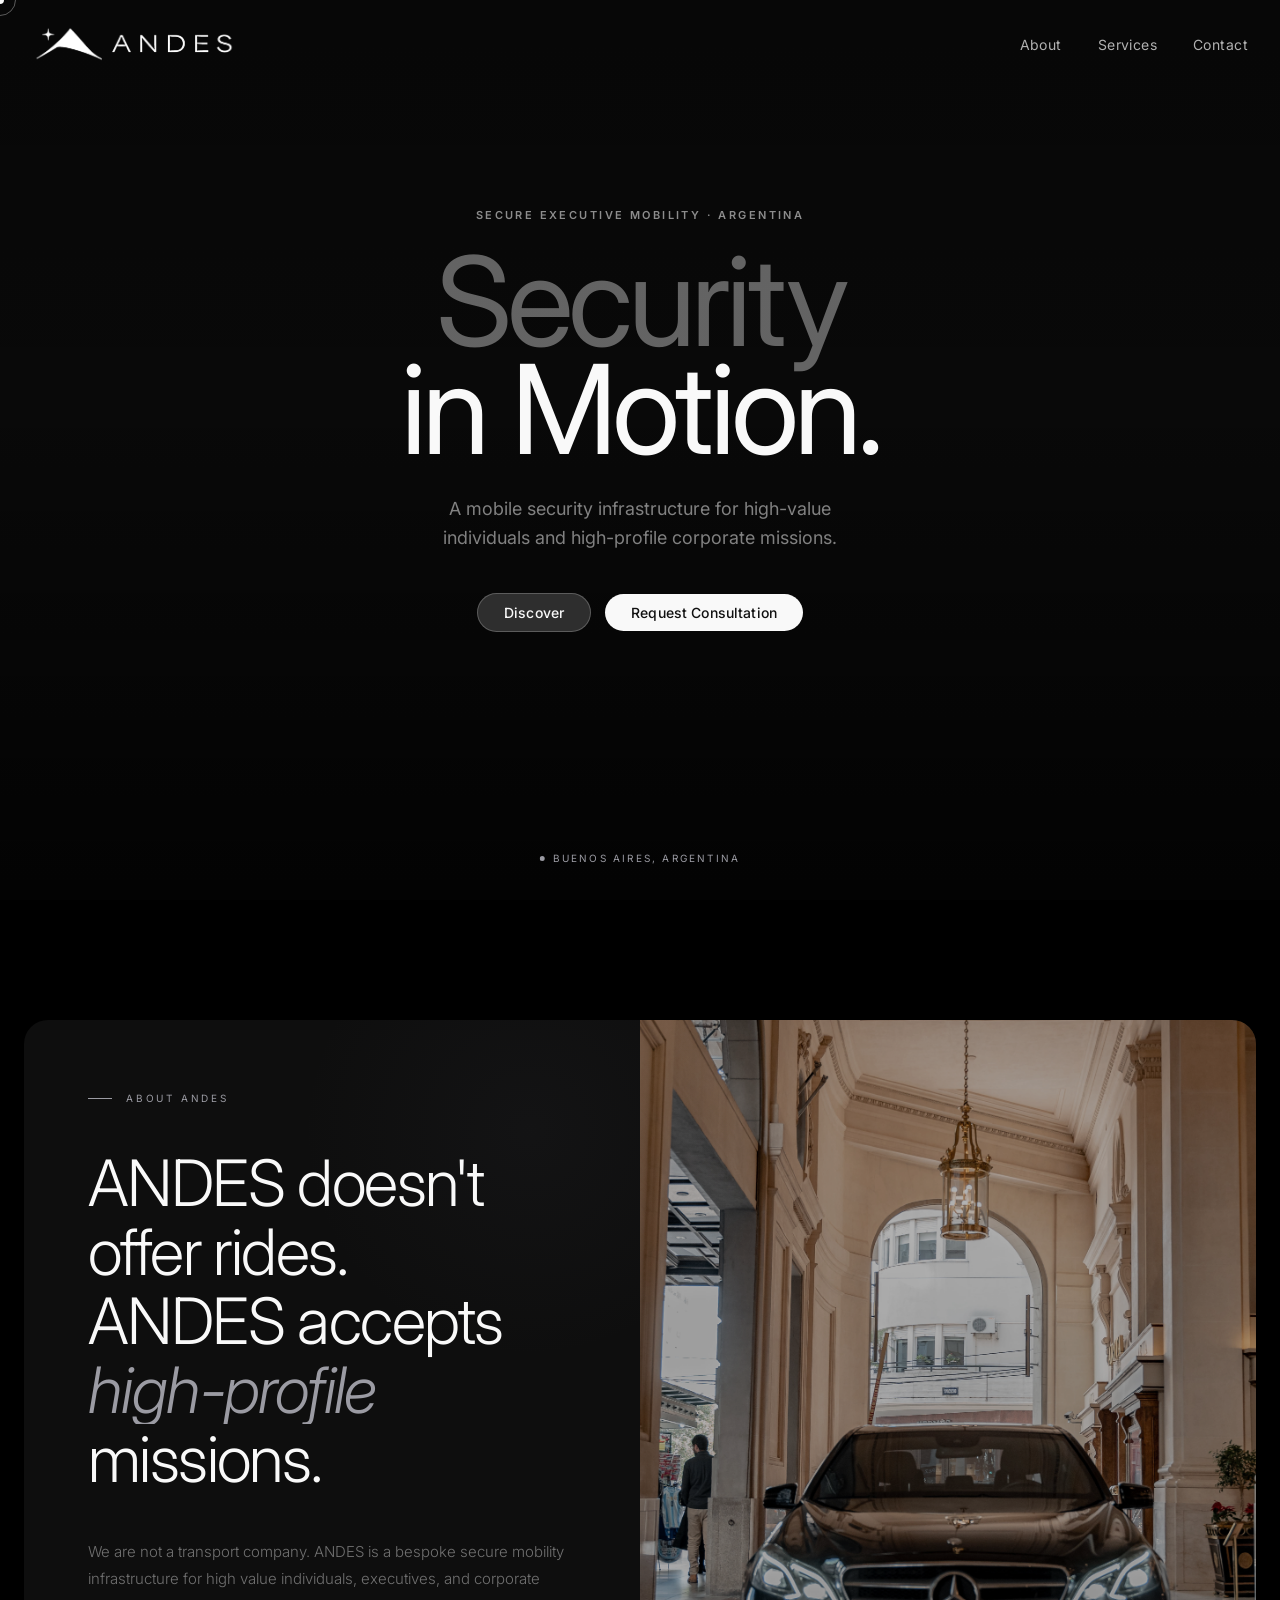
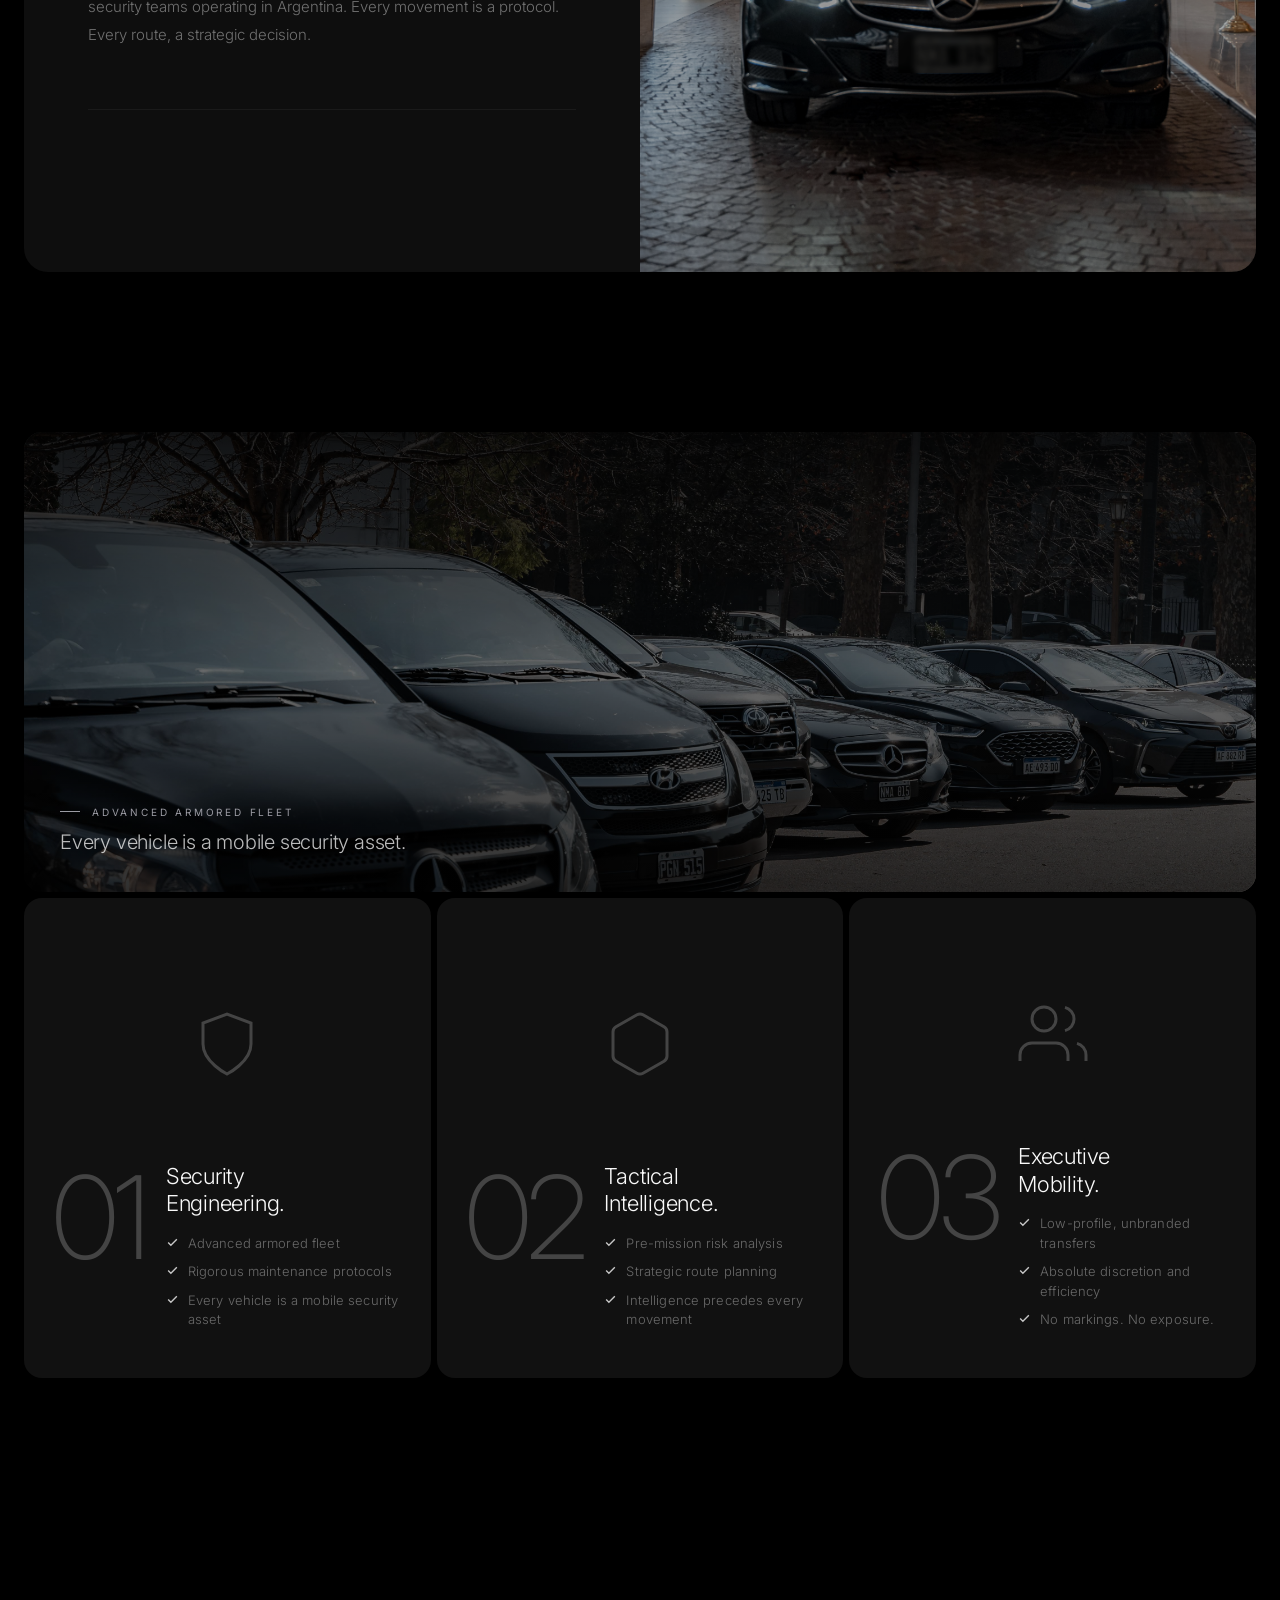
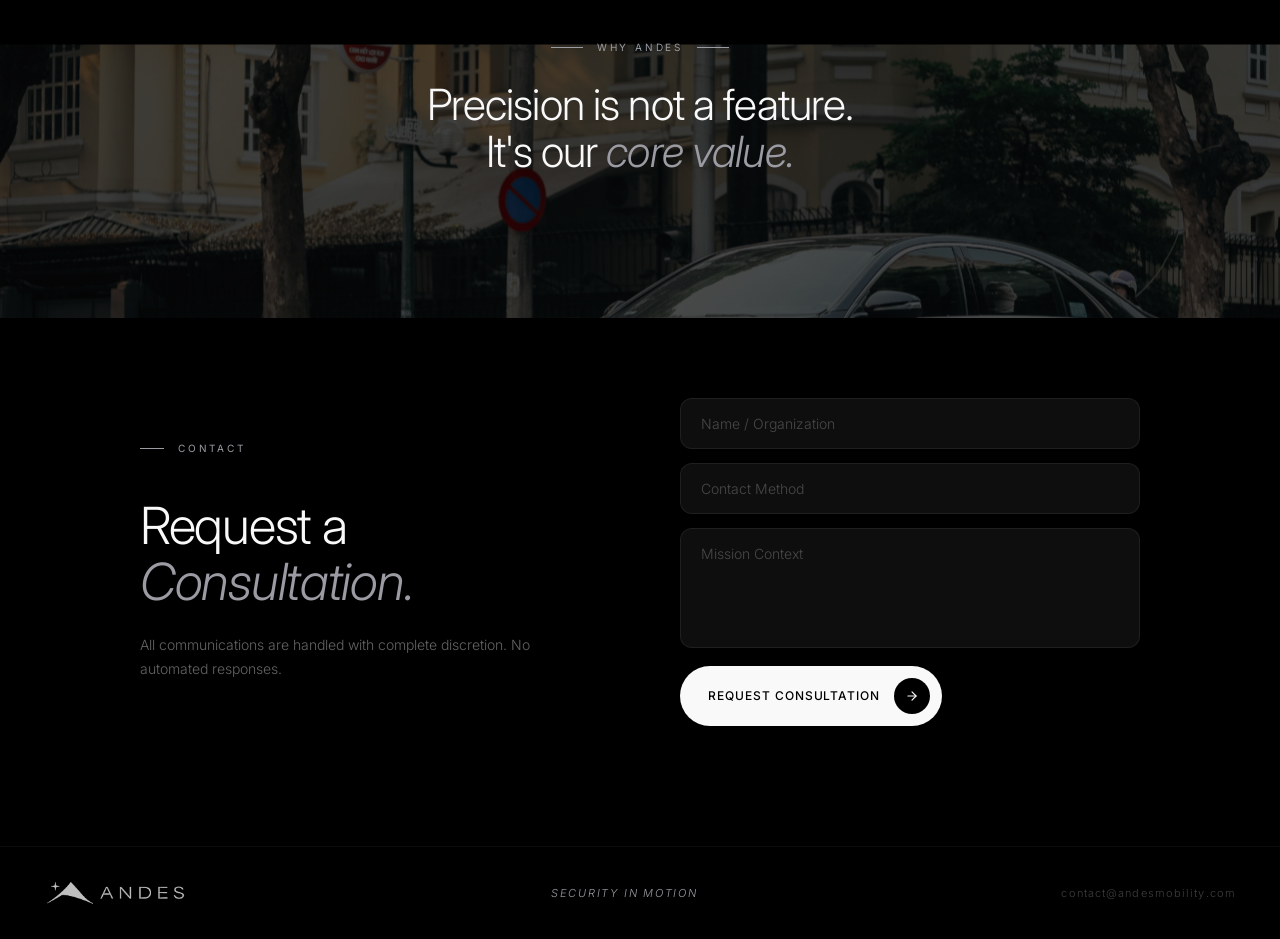
==== commit d2bb447f: "feat: agregar favicon y og:image con app icon" ====
--- a/index.html
+++ b/index.html
@@ -9,7 +9,10 @@
   <meta property="og:title" content="Andes Mobility — Security in Motion" />
   <meta property="og:description" content="A mobile security infrastructure. Not a transport company." />
   <meta property="og:type" content="website" />
-  <link rel="icon" type="image/svg+xml" href="assets/logo/icon.svg" />
+  <meta property="og:image" content="https://andesmobility.com/assets/favicon.png" />
+  <meta property="og:image:width" content="200" />
+  <meta property="og:image:height" content="200" />
+  <link rel="icon" type="image/png" href="assets/favicon.png" />
   <link rel="preconnect" href="https://fonts.googleapis.com" />
   <link rel="preconnect" href="https://fonts.gstatic.com" crossorigin />
   <link href="https://fonts.googleapis.com/css2?family=Inter:wght@300;400;500;600&display=swap" rel="stylesheet" />
